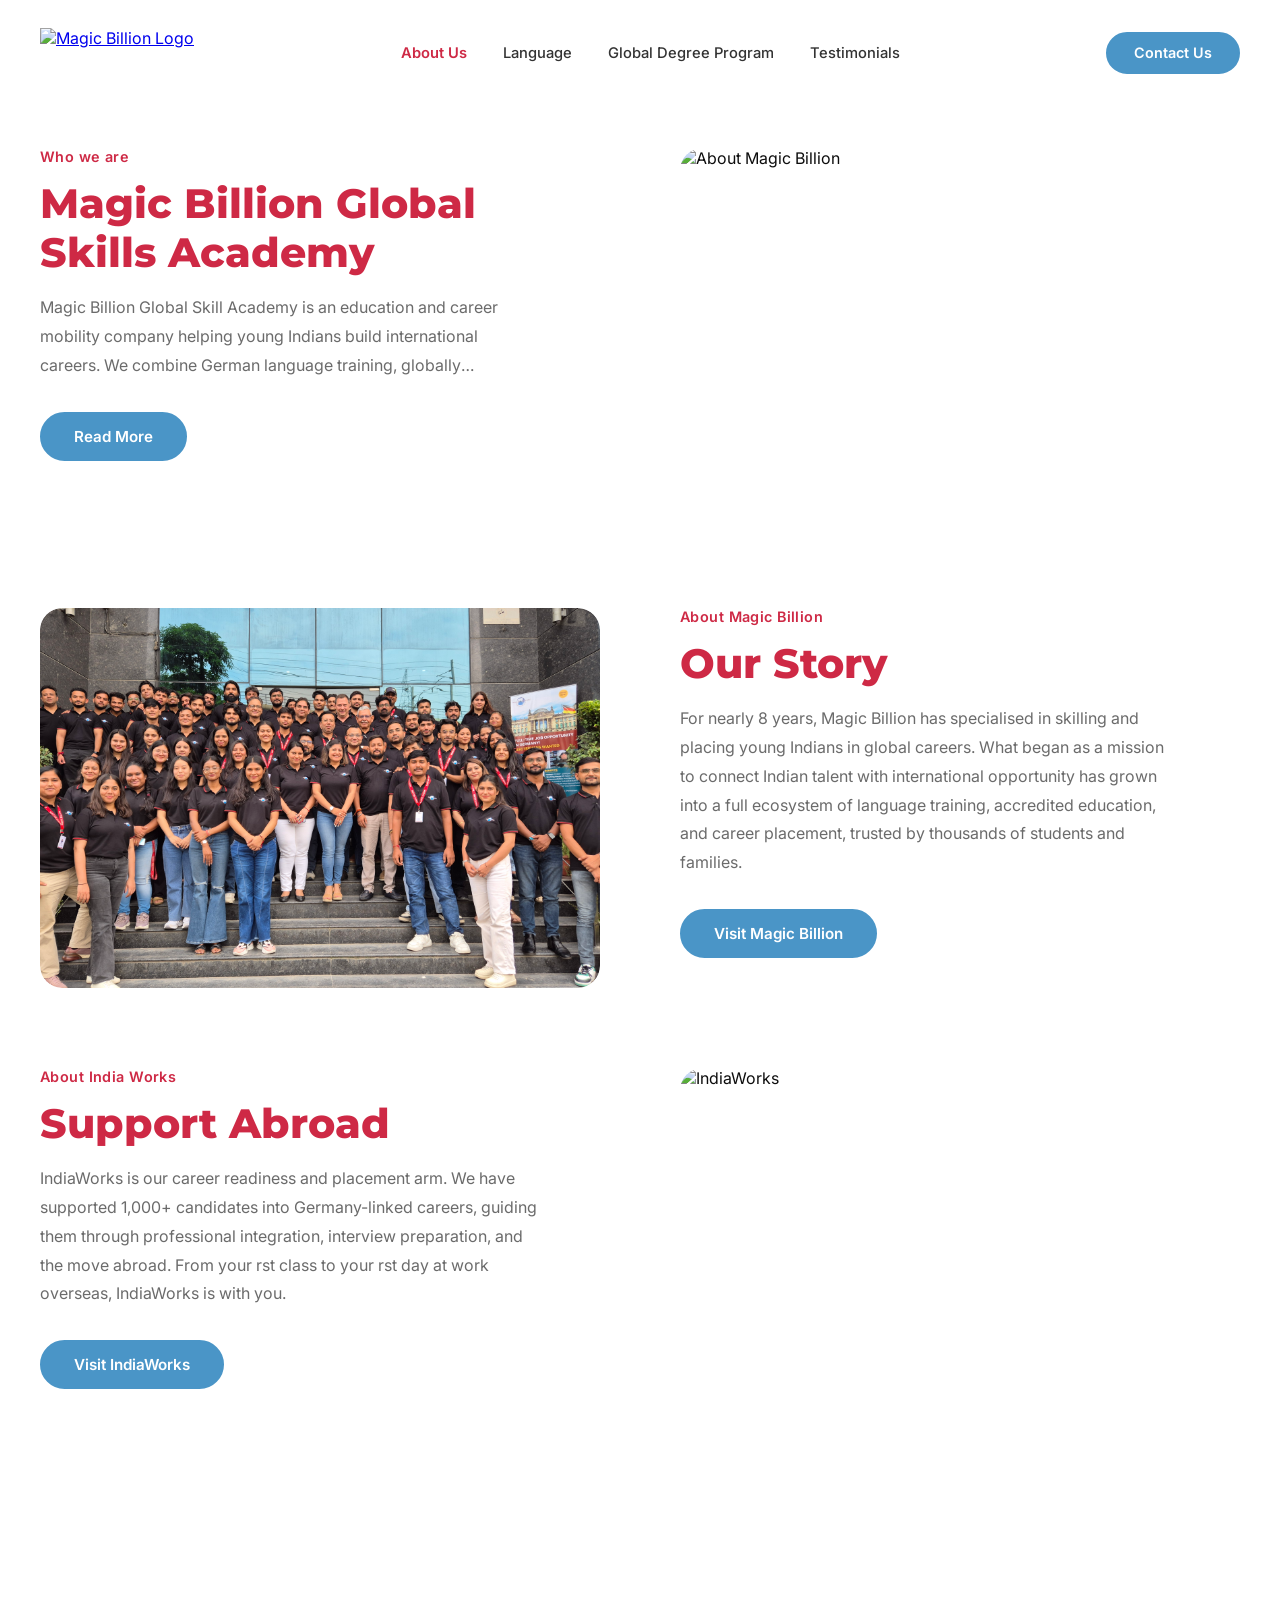
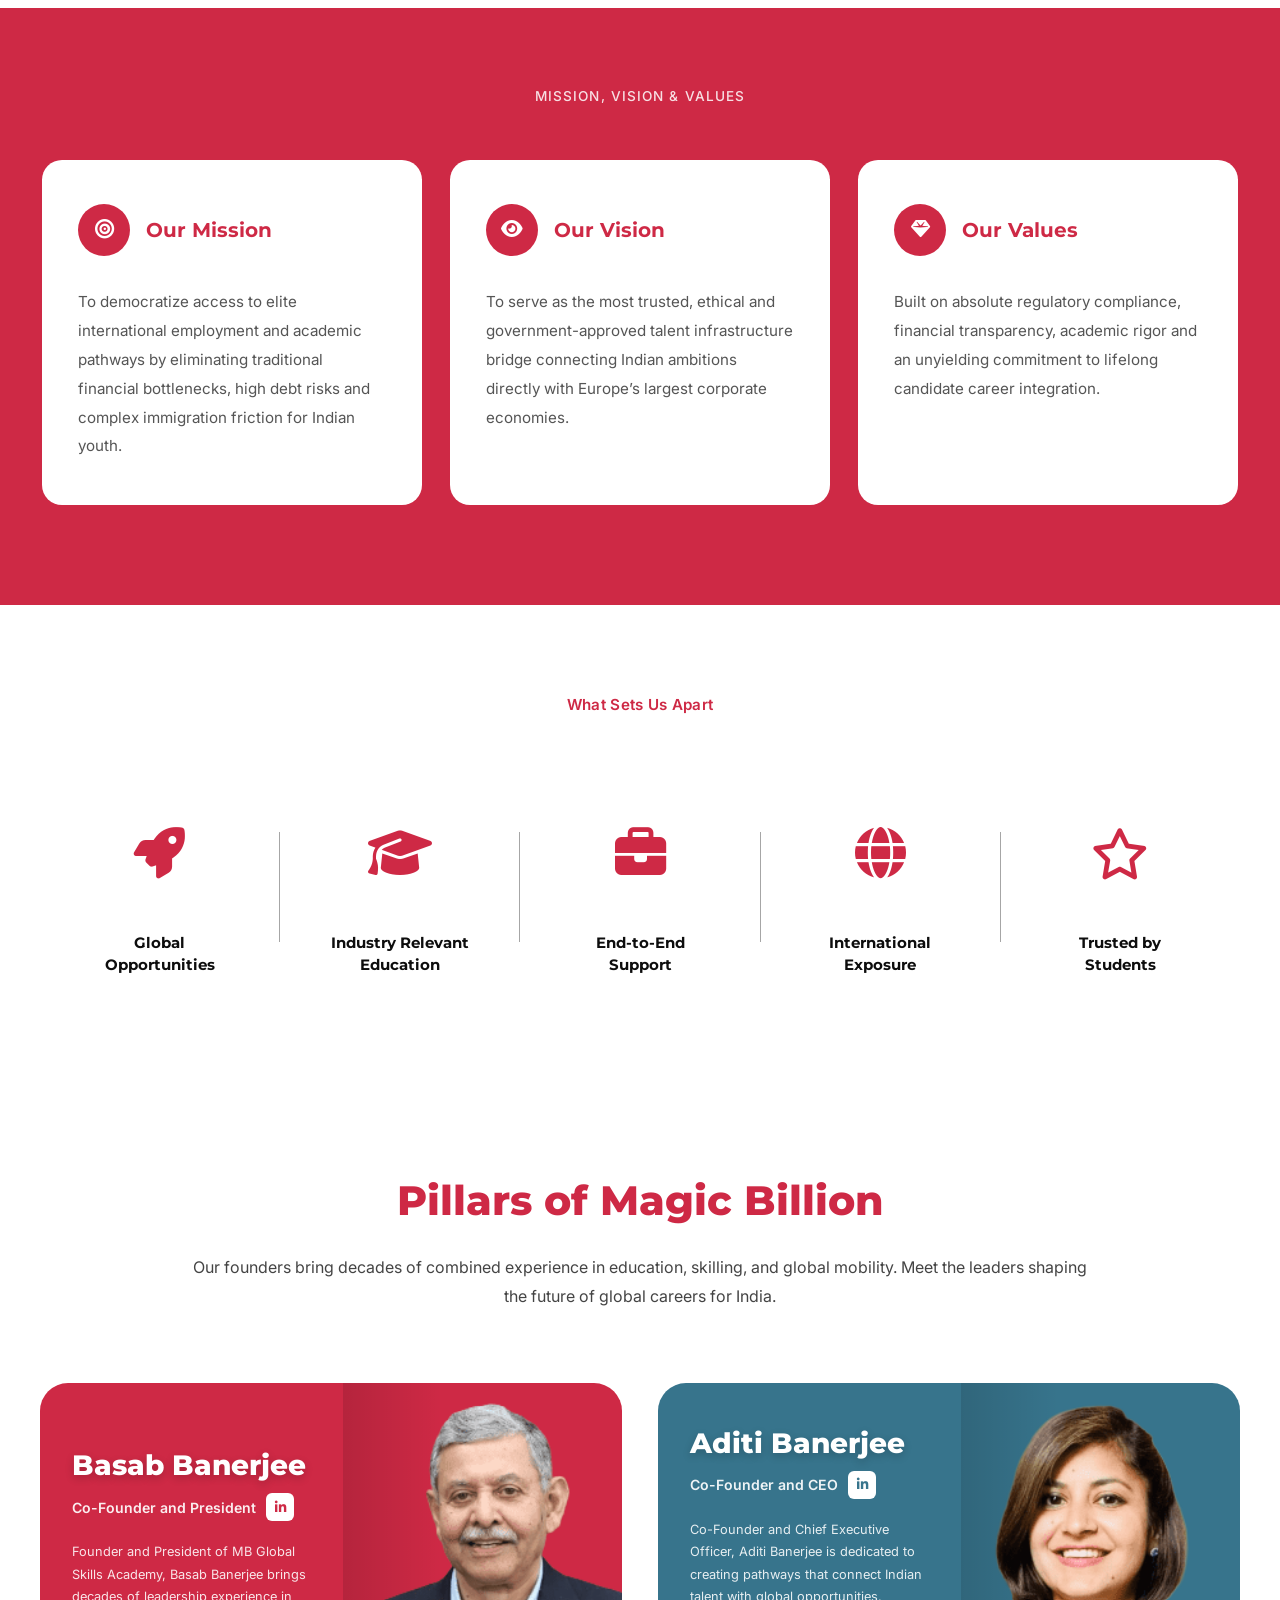
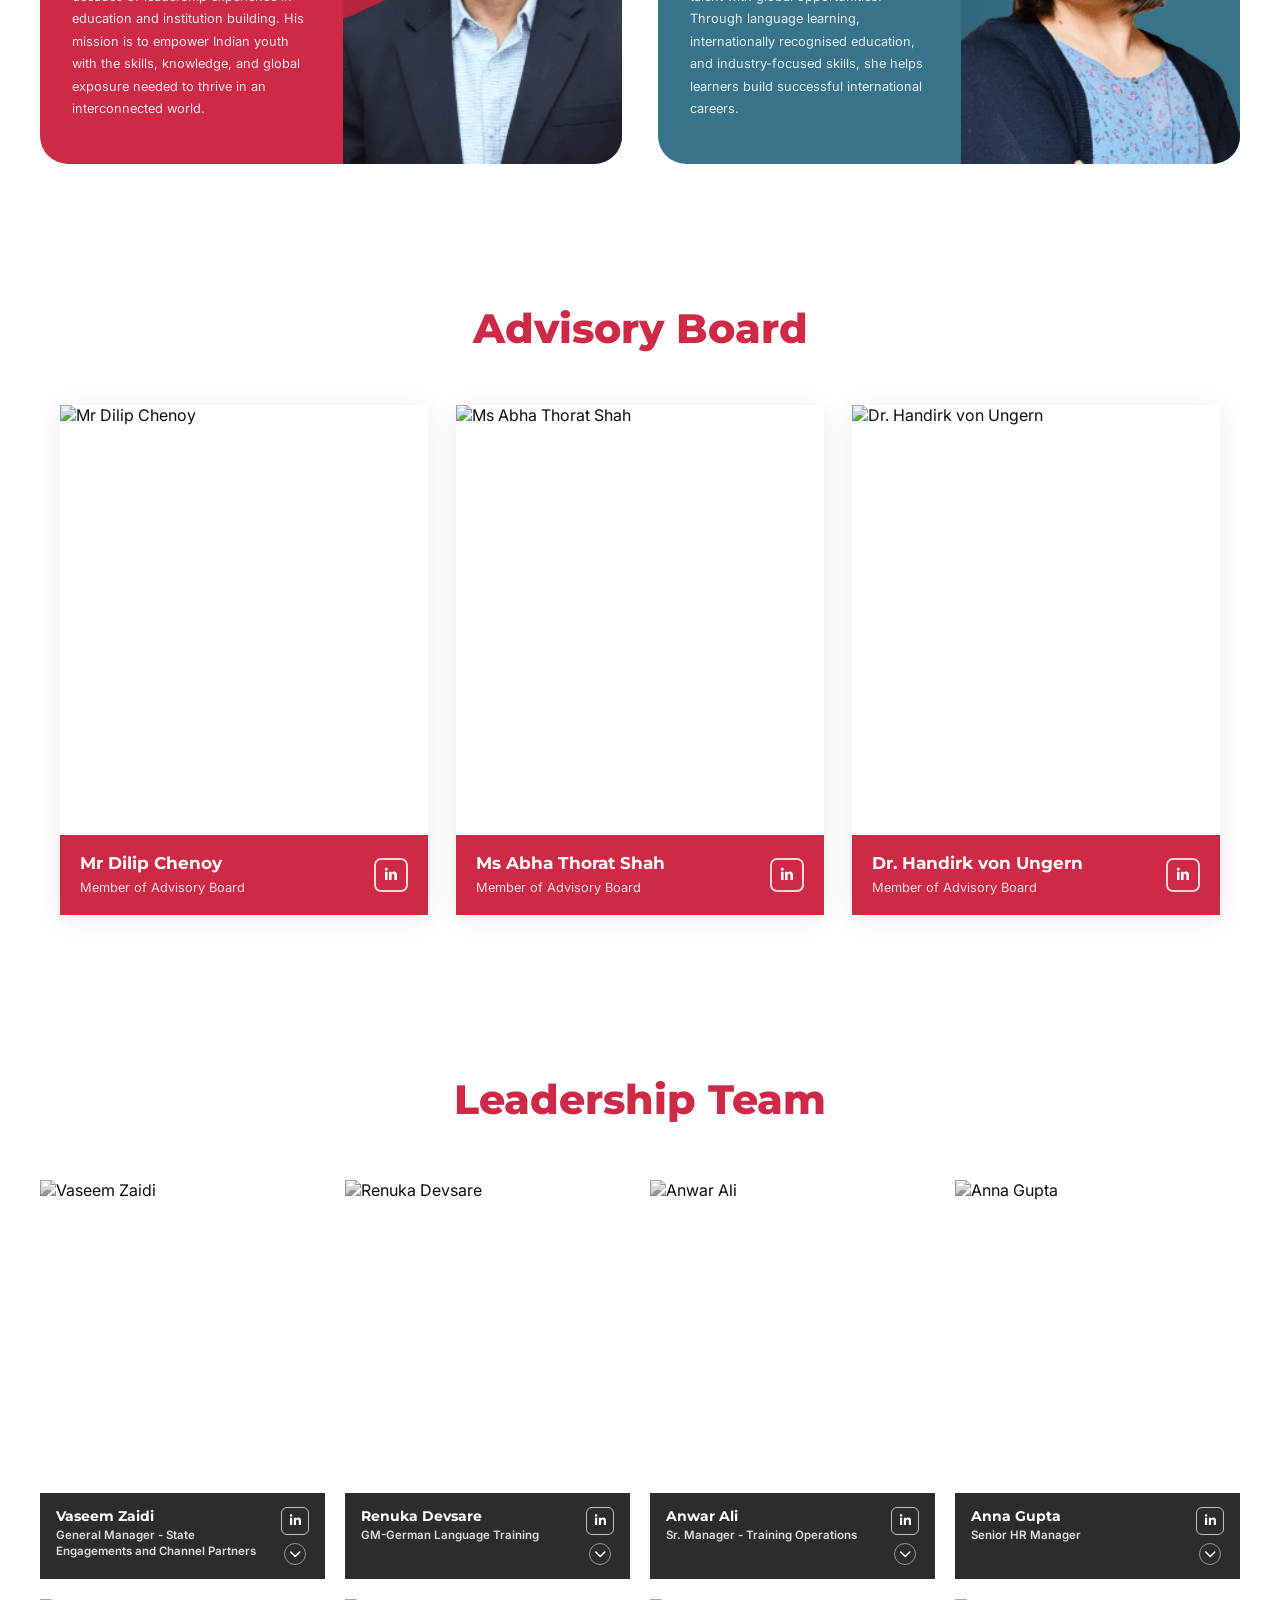
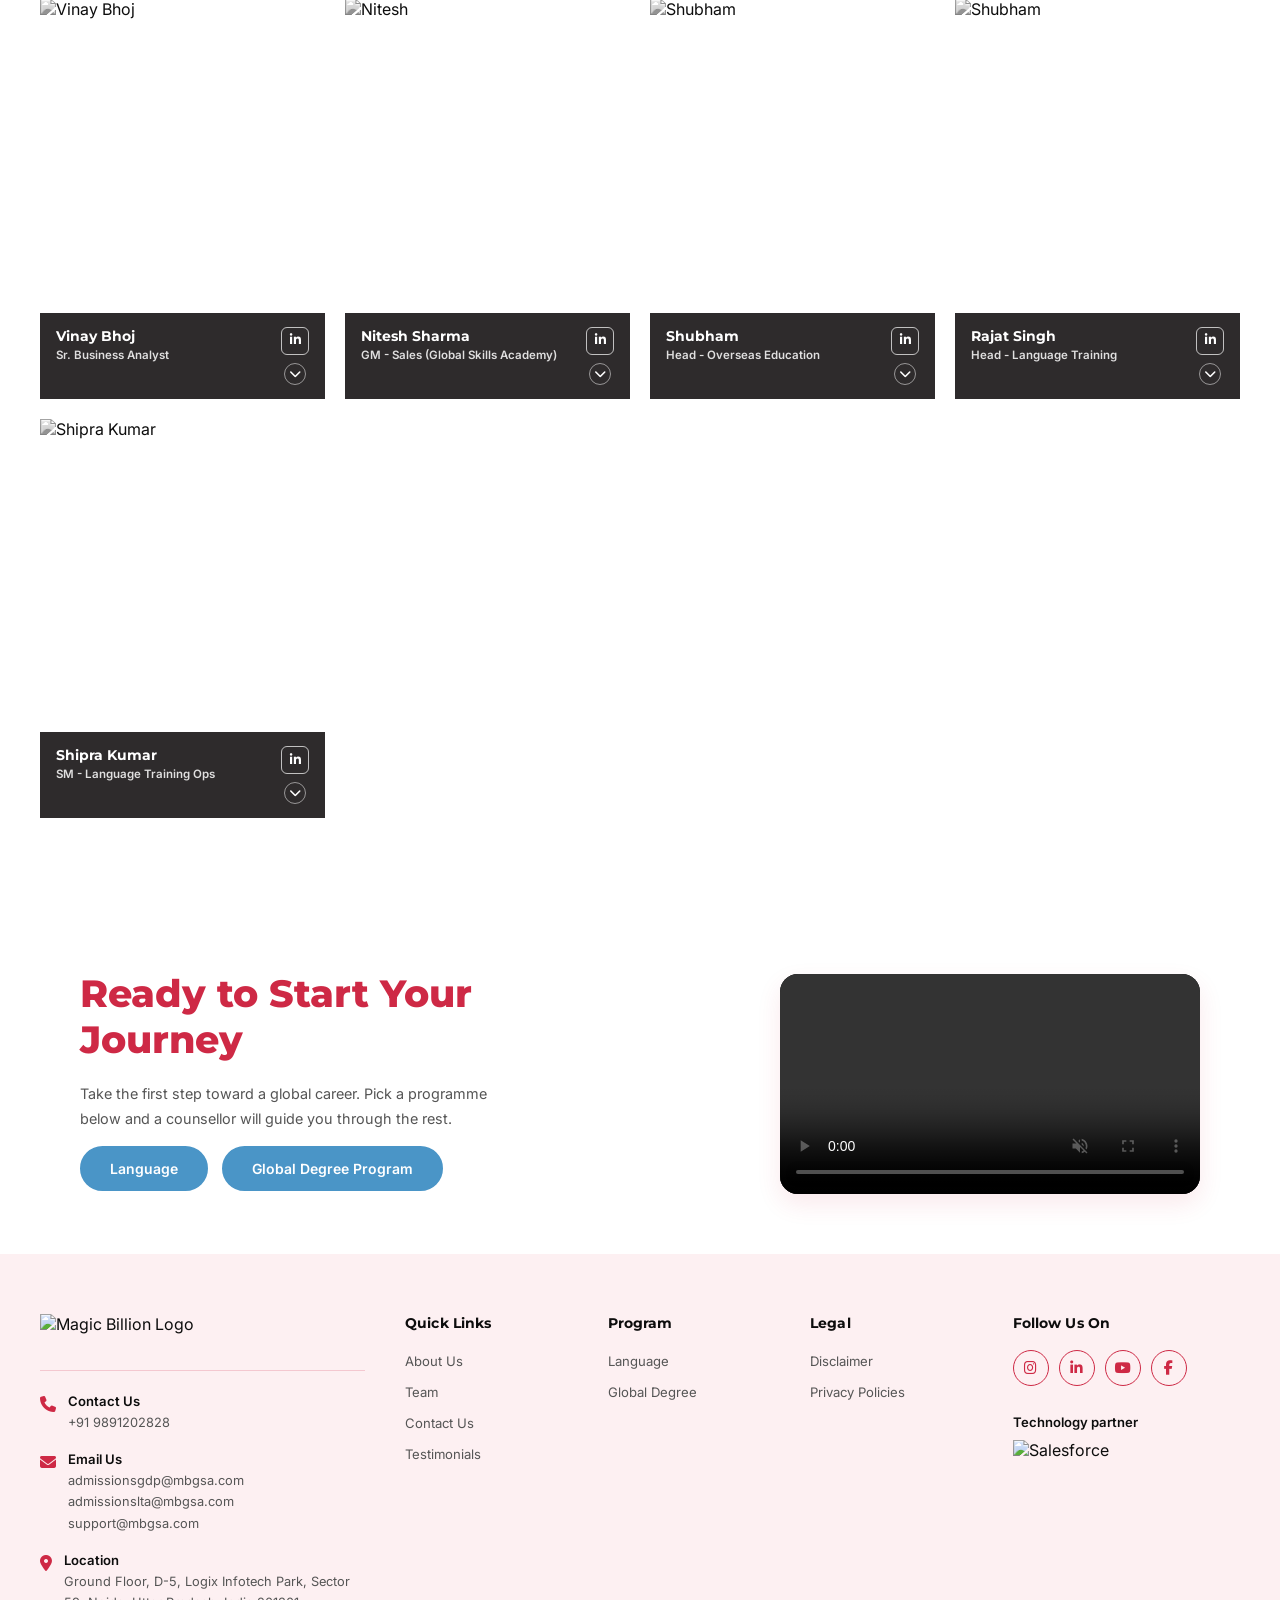
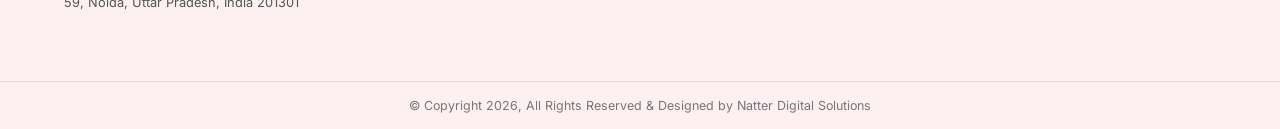
==== about.html @ ba20e9f4 "about us page done finel" ====
<!doctype html>
<html lang="en">
  <head>
    <link rel="stylesheet" href="/CSS//about.css" />
    <meta charset="UTF-8" />
    <meta name="viewport" content="width=device-width, initial-scale=1.0" />
    <!-- FontAwesome 6 (Free CDN) -->
    <link
      rel="stylesheet"
      href="https://cdnjs.cloudflare.com/ajax/libs/font-awesome/6.5.0/css/all.min.css"
      integrity="sha512-Avb2QiuDEEvB4bZJYdft2mNjVShBftLdPG8FJ0V7irTLQ8Uo0qcPxh4Plq7G5tGm0rU+1SPhVotteLpBERwTkw=="
      crossorigin="anonymous"
      referrerpolicy="no-referrer"
    />

    <title>About Section Design</title>
  </head>

  <body>
    <!-- ===== NAVBAR ===== -->
    <header class="navbar" id="navbar">
      <div class="nav-container">
        <a href="/index.html" class="nav-logo">
          <img
            src="https://i.ibb.co/XxrznBX9/Layer-4.png"
            alt="Magic Billion Logo"
          />
        </a>

        <nav class="nav-links" id="navLinks">
          <a href="/about.html" class="nav-link">About Us</a>
          <a href="/language.html" class="nav-link">Language</a>
          <a href="/global-degree.html" class="nav-link"
            >Global Degree Program</a
          >
          <a href="/testimonials.html" class="nav-link">Testimonials</a>
        </nav>

        <div class="nav-right">
          <a href="/contact.html" class="btn-contact">Contact Us</a>
          <button
            class="hamburger"
            id="hamburger"
            aria-label="Toggle menu"
            aria-expanded="false"
          >
            <span class="bar"></span>
            <span class="bar"></span>
            <span class="bar"></span>
          </button>
        </div>
      </div>

      <div class="mobile-menu" id="mobileMenu">
        <a href="/about.html" class="mobile-link">About Us</a>
        <a href="/language.html" class="mobile-link">Language</a>
        <a href="/global-degree.html" class="mobile-link"
          >Global Degree Program</a
        >
        <a href="/testimonials.html" class="mobile-link">Testimonials</a>
        <a href="/contact.html" class="btn-contact mobile-cta">Contact Us</a>
      </div>
    </header>

    <!-- Navbar height ke liye spacer -->
    <div class="nav-spacer"></div>
    <section class="about-wrapper">
      <!-- Row 1 -->
      <div class="about-row">
        <div class="about-content">
          <div class="small-heading">Who we are</div>
          <h2 class="main-heading">Magic Billion Global Skills Academy</h2>
          <p class="about-text">
            Magic Billion Global Skill Academy is an education and career
            mobility company helping young Indians build international careers.
            We combine German language training, globally recognised degrees,
            and end-to-end placement support to take talented people from India
            to Germany and across Europe.
          </p>
          <!-- <a href="" class="about-btn">Read More</a> -->
          <button
            class="about-btn"
            id="readMoreBtn"
            data-more="Read More"
            data-less="Read Less"
          >
            Read More
          </button>
        </div>
        <div class="about-image">
          <img
            src="https://i.ibb.co/3YhmQpPv/about-us.avif"
            alt="About Magic Billion"
          />
        </div>
      </div>

      <!-- Row 2 -->
      <div class="about-row reverse">
        <div class="about-content">
          <div class="small-heading">About Magic Billion</div>
          <h2 class="main-heading">Our Story</h2>
          <p class="about-text">
            For nearly 8 years, Magic Billion has specialised in skilling and
            placing young Indians in global careers. What began as a mission to
            connect Indian talent with international opportunity has grown into
            a full ecosystem of language training, accredited education, and
            career placement, trusted by thousands of students and families.
          </p>
          <a
            href="https://magicbillion.in/online-german-degree-from-india/"
            class="about-btn"
            >Visit Magic Billion</a
          >
        </div>
        <div class="about-image">
          <img
            src="/assets/images/MBGSA_About_Us.jpg"
            alt="Magic Billion Office"
          />
        </div>
      </div>

      <!-- Row 3 -->
      <div class="about-row">
        <div class="about-content">
          <div class="small-heading">About India Works</div>
          <h2 class="main-heading">Support Abroad</h2>
          <p class="about-text">
            IndiaWorks is our career readiness and placement arm. We have
            supported 1,000+ candidates into Germany-linked careers, guiding
            them through professional integration, interview preparation, and
            the move abroad. From your rst class to your rst day at work
            overseas, IndiaWorks is with you.
          </p>

          <a href="https://india-works.de/en/" class="about-btn"
            >Visit IndiaWorks</a
          >
        </div>
        <div class="about-image">
          <img
            src="https://i.ibb.co/2Y12TJM5/India-Works-About-Us.jpg"
            alt="IndiaWorks"
          />
        </div>
      </div>
    </section>

    <!-- ===== mission-section ===== -->
    <section class="mission-section">
      <div class="mission-inner">
        <div class="mission-top">
          <span class="mission-subtitle">Mission, Vision & Values</span>
          <!-- <h2 class="mission-title">Lorem ipsum dolor sit amet</h2> -->
        </div>

        <div class="mission-cards">
          <!-- Card 1 -->
          <div class="mission-card">
            <div class="card-heading">
              <div class="card-icon">
                <i class="fa-solid fa-bullseye"></i>
              </div>
              <h3>Our Mission</h3>
            </div>
            <p>
              To democratize access to elite international employment and
              academic pathways by eliminating traditional financial
              bottlenecks, high debt risks and complex immigration friction for
              Indian youth.
            </p>
          </div>

          <!-- Card 2 -->
          <div class="mission-card">
            <div class="card-heading">
              <div class="card-icon">
                <i class="fa-solid fa-eye"></i>
              </div>
              <h3>Our Vision</h3>
            </div>
            <p>
              To serve as the most trusted, ethical and government-approved
              talent infrastructure bridge connecting Indian ambitions directly
              with Europe’s largest corporate economies.
            </p>
          </div>

          <!-- Card 3 -->
          <div class="mission-card">
            <div class="card-heading">
              <div class="card-icon">
                <i class="fa-solid fa-gem"></i>
              </div>
              <h3>Our Values</h3>
            </div>
            <p>
              Built on absolute regulatory compliance, financial transparency,
              academic rigor and an unyielding commitment to lifelong candidate
              career integration.
            </p>
          </div>
        </div>
      </div>
    </section>

    <section class="apart-section" id="apart">
      <div class="apart-top">
        <span class="apart-subtitle">What Sets Us Apart</span>
        <!-- <h2 class="apart-title">Lorem ipsum</h2> -->
      </div>

      <div class="apart-wrapper">
        <!-- Item 1 -->
        <div class="apart-item">
          <div class="apart-icon">
            <i class="fa-solid fa-rocket"></i>
          </div>
          <h3>Global<br />Opportunities</h3>
        </div>

        <div class="apart-line"></div>

        <!-- Item 2 -->
        <div class="apart-item">
          <div class="apart-icon">
            <i class="fa-solid fa-graduation-cap"></i>
          </div>
          <h3>Industry Relevant<br />Education</h3>
        </div>

        <div class="apart-line"></div>

        <!-- Item 3 -->
        <div class="apart-item">
          <div class="apart-icon">
            <i class="fa-solid fa-briefcase"></i>
          </div>
          <h3>End-to-End<br />Support</h3>
        </div>

        <div class="apart-line"></div>

        <!-- Item 4 -->
        <div class="apart-item">
          <div class="apart-icon">
            <i class="fa-solid fa-globe"></i>
          </div>
          <h3>International<br />Exposure</h3>
        </div>

        <div class="apart-line"></div>

        <!-- Item 5 -->
        <div class="apart-item">
          <div class="apart-icon">
            <i class="fa-regular fa-star"></i>
          </div>
          <h3>Trusted by<br />Students</h3>
        </div>
      </div>
    </section>

    <section class="pillars-section" id="pillars">
      <div class="pillars-top">
        <h2 class="pillars-title">Pillars of Magic Billion</h2>
        <p class="pillars-description">
          Our founders bring decades of combined experience in education,
          skilling, and global mobility. Meet the leaders shaping the future of
          global careers for India.
        </p>
      </div>

      <div class="pillars-wrapper">
        <!-- Card 1 — Red -->
        <div class="leader-card red-card">
          <div class="leader-content">
            <h3>Basab Banerjee</h3>
            <h4>
              Co-Founder and President
              <a
                href="https://www.linkedin.com/in/basabbanerjee"
                class="leader-linkedin"
                aria-label="LinkedIn"
              >
                <i class="fa-brands fa-linkedin-in"></i>
              </a>
            </h4>
            <p>
              Founder and President of MB Global Skills Academy, Basab Banerjee
              brings decades of leadership experience in education and
              institution building. His mission is to empower Indian youth with
              the skills, knowledge, and global exposure needed to thrive in an
              interconnected world.
            </p>
          </div>
          <div class="leader-image">
            <img
              src="/assets/images/about-us-founders.png"
              alt="Basab Banerjee"
            />
          </div>
        </div>

        <!-- Card 2 — Blue -->
        <div class="leader-card blue-card">
          <div class="leader-content">
            <h3>Aditi Banerjee</h3>
            <h4>
              Co-Founder and CEO
              <a
                href="https://www.linkedin.com/in/aditibanerjee2005"
                class="leader-linkedin"
                aria-label="LinkedIn"
              >
                <i class="fa-brands fa-linkedin-in"></i>
              </a>
            </h4>
            <p>
              Co-Founder and Chief Executive Officer, Aditi Banerjee is
              dedicated to creating pathways that connect Indian talent with
              global opportunities. Through language learning, internationally
              recognised education, and industry-focused skills, she helps
              learners build successful international careers.
            </p>
          </div>
          <div class="leader-image">
            <img
              src="/assets/images/abiut-us-founders.png"
              alt="Aditi Banerjee"
            />
          </div>
        </div>
      </div>
    </section>

    <section class="advisory-section" id="advisory">
      <div class="advisory-top">
        <h2 class="advisory-title">Advisory Board</h2>
        <!-- <p class="advisory-description">
          Our distinguished advisory panel features retired diplomatic
          officials, legal specialists in European immigration law, and senior
          international academicians who guide our compliance and institutional
          alliances at the highest levels.
        </p> -->
      </div>

      <!-- Arrow controls (mobile only) -->
      <div
        class="advisory-slider-controls"
        id="advisoryControls"
        aria-hidden="true"
      >
        <button class="advisory-arrow" id="advisoryPrev" aria-label="Previous">
          <i class="fa-solid fa-arrow-left"></i>
        </button>
        <button class="advisory-arrow" id="advisoryNext" aria-label="Next">
          <i class="fa-solid fa-arrow-right"></i>
        </button>
      </div>

      <div class="advisory-wrapper" id="advisorySlider">
        <div class="advisor-card">
          <div class="advisor-image">
            <img
              src="https://magicbillion.in/wp-content/uploads/2025/03/Mask-group-2.png"
              alt="Mr Dilip Chenoy"
            />
          </div>
          <div class="advisor-content">
            <div class="advisor-info">
              <h3>Mr Dilip Chenoy</h3>
              <p>Member of Advisory Board</p>
            </div>
            <a
              href="https://www.linkedin.com/in/dilip-chenoy-59613215/"
              class="linkedin-btn"
              aria-label="LinkedIn"
            >
              <i class="fa-brands fa-linkedin-in"></i>
            </a>
          </div>
        </div>

        <div class="advisor-card">
          <div class="advisor-image">
            <img
              src="https://magicbillion.in/wp-content/uploads/2025/03/Mask-group-3.png"
              alt="Ms Abha Thorat Shah"
            />
          </div>
          <div class="advisor-content">
            <div class="advisor-info">
              <h3>Ms Abha Thorat Shah</h3>
              <p>Member of Advisory Board</p>
            </div>
            <a
              href="https://www.linkedin.com/in/abha-thorat-shah"
              class="linkedin-btn"
              aria-label="LinkedIn"
            >
              <i class="fa-brands fa-linkedin-in"></i>
            </a>
          </div>
        </div>

        <div class="advisor-card">
          <div class="advisor-image">
            <img
              src="https://magicbillion.in/wp-content/uploads/2025/03/Dr.-Handirk-von-Ungern-.png"
              alt="Dr. Handirk von Ungern"
            />
          </div>
          <div class="advisor-content">
            <div class="advisor-info">
              <h3>Dr. Handirk von Ungern</h3>
              <p>Member of Advisory Board</p>
            </div>
            <a
              href="https://www.linkedin.com/in/dr-handirk-von-ungern-sternberg-124aba2b5"
              class="linkedin-btn"
              aria-label="LinkedIn"
            >
              <i class="fa-brands fa-linkedin-in"></i>
            </a>
          </div>
        </div>
      </div>

      <!-- Dots (mobile only) -->
      <div class="advisory-dots" id="advisoryDots" aria-hidden="true"></div>
    </section>

    <!-- ===== LEADERSHIP TEAM SECTION ===== -->
    <section class="leadership-section" id="leadership">
      <div class="leadership-top">
        <h2 class="leadership-title">Leadership Team</h2>
        <!-- <p class="leadership-description">
          Padma Thuravil &amp; Our Global Managers Our operations team consists
          of certified language coordinators, technical assessors, and visa
          documentation officers committed to guiding each candidate
          step-by-step through their global transition.
        </p> -->
      </div>

      <!-- Desktop Grid -->
      <div class="leadership-grid" id="leadershipGrid">
        <!-- <div class="team-card">
          <div class="team-image">
            <img
              src="https://magicbillion.in/wp-content/uploads/2026/04/DSC08281-1024x1024.jpg"
              alt="Namit Grover"
            />
          </div>
          <div class="team-content">
            <div class="team-content-text">
              <h3>Namit Grover</h3>
              <p class="team-role">
                General Manager- Delivery and Client Success
              </p>
              <p class="team-bio">
                Namit leads client engagement from onboarding to deployment. He
                ensures delivery meets expectations and builds lasting
                relationships with global partners.
              </p>
            </div>
            <div class="team-card-actions">
              <a
                href="https://www.linkedin.com/in/namit-grover-pmp%C2%AE-csm%C2%AE-yellow-belt-989435119/"
                class="linkedin-icon"
                aria-label="LinkedIn"
                target="_blank"
                ><i class="fa-brands fa-linkedin-in"></i
              ></a>
              <button class="team-expand-btn" aria-label="Expand">
                <i class="fa-solid fa-chevron-down"></i>
              </button>
            </div>
          </div>
        </div> -->

        <div class="team-card">
          <div class="team-image">
            <img
              src="https://magicbillion.in/wp-content/uploads/2026/04/DSC08251-2048x2048.jpg"
              alt="Vaseem Zaidi"
            />
          </div>
          <div class="team-content">
            <div class="team-content-text">
              <h3>Vaseem Zaidi</h3>
              <p class="team-role">
                General Manager - State Engagements and Channel Partners
              </p>
              <p class="team-bio">
                Vaseem drives collaborations with state governments and
                partners. He manages regional coordination and compliance to
                support Magic Billion's on-ground expansion.
              </p>
            </div>
            <div class="team-card-actions">
              <a
                href="https://www.linkedin.com/in/vaseem-zaidi-133759192/"
                class="linkedin-icon"
                aria-label="LinkedIn"
                target="_blank"
                ><i class="fa-brands fa-linkedin-in"></i
              ></a>
              <button class="team-expand-btn" aria-label="Expand">
                <i class="fa-solid fa-chevron-down"></i>
              </button>
            </div>
          </div>
        </div>

        <div class="team-card">
          <div class="team-image">
            <img
              src="https://magicbillion.in/wp-content/uploads/2026/04/DSC08272-2048x2048.jpg"
              alt="Renuka Devsare"
            />
          </div>
          <div class="team-content">
            <div class="team-content-text">
              <h3>Renuka Devsare</h3>
              <p class="team-role">GM-German Language Training</p>
              <p class="team-bio">
                Renuka leads the pan-India German language team for Magic
                Billion, driving excellence in training candidates for A2 and B1
                certification. She is responsible for curriculum design, faculty
                development, and performance optimization.
              </p>
            </div>
            <div class="team-card-actions">
              <a
                href="https://www.linkedin.com/in/renuka-devsare-25770b322/"
                class="linkedin-icon"
                aria-label="LinkedIn"
                target="_blank"
                ><i class="fa-brands fa-linkedin-in"></i
              ></a>
              <button class="team-expand-btn" aria-label="Expand">
                <i class="fa-solid fa-chevron-down"></i>
              </button>
            </div>
          </div>
        </div>

        <!-- <div class="team-card">
          <div class="team-image">
            <img
              src="https://magicbillion.in/wp-content/uploads/2026/04/DSC08241-2048x2048.jpg"
              alt="Abhishek Srivastava"
            />
          </div>
          <div class="team-content">
            <div class="team-content-text">
              <h3>Abhishek Srivastava</h3>
              <p class="team-role">GM - Sales</p>
              <p class="team-bio">
                Abhishek will lead end-to-end revenue generation for Magic
                Billion and will be responsible for scaling candidate
                acquisition, institutional partnerships, and revenue growth
                across geographies.
              </p>
            </div>
            <div class="team-card-actions">
              <a href="#" class="linkedin-icon" aria-label="LinkedIn"
                ><i class="fa-brands fa-linkedin-in"></i
              ></a>
              <button class="team-expand-btn" aria-label="Expand">
                <i class="fa-solid fa-chevron-down"></i>
              </button>
            </div>
          </div>
        </div> -->

        <!-- <div class="team-card">
          <div class="team-image">
            <img
              src="https://magicbillion.in/wp-content/uploads/2026/04/DSC08287-2048x2048.jpg"
              alt="Arpit Trivedi"
            />
          </div>
          <div class="team-content">
            <div class="team-content-text">
              <h3>Arpit Trivedi</h3>
              <p class="team-role">AGM – Growth &amp; Strategy</p>
              <p class="team-bio">
                Arpit owns growth and market expansion at Magic Billion. He
                drives revenue, builds scalable acquisition engines, and leads
                strategic partnerships to unlock new growth frontiers.
              </p>
            </div>
            <div class="team-card-actions">
              <a
                href="https://www.linkedin.com/in/arpit-trivedi-68397732/"
                class="linkedin-icon"
                aria-label="LinkedIn"
                target="_blank"
                ><i class="fa-brands fa-linkedin-in"></i
              ></a>
              <button class="team-expand-btn" aria-label="Expand">
                <i class="fa-solid fa-chevron-down"></i>
              </button>
            </div>
          </div>
        </div> -->

        <div class="team-card">
          <div class="team-image">
            <img
              src="https://magicbillion.in/wp-content/uploads/2026/04/DSC08259-2048x2048.jpg"
              alt="Anwar Ali"
            />
          </div>
          <div class="team-content">
            <div class="team-content-text">
              <h3>Anwar Ali</h3>
              <p class="team-role">Sr. Manager - Training Operations</p>
              <p class="team-bio">
                Anwar ensures smooth execution of training programs, aligning
                trainers, candidates, and schedules to maintain quality and
                timely delivery.
              </p>
            </div>
            <div class="team-card-actions">
              <a
                href="https://www.linkedin.com/in/anwar-ali-63a138206/"
                class="linkedin-icon"
                aria-label="LinkedIn"
                target="_blank"
                ><i class="fa-brands fa-linkedin-in"></i
              ></a>
              <button class="team-expand-btn" aria-label="Expand">
                <i class="fa-solid fa-chevron-down"></i>
              </button>
            </div>
          </div>
        </div>

        <!-- <div class="team-card">
          <div class="team-image">
            <img
              src="https://magicbillion.in/wp-content/uploads/2026/04/DSC08277-2048x2048.jpg"
              alt="HareRam Gaur"
            />
          </div>
          <div class="team-content">
            <div class="team-content-text">
              <h3>HareRam Gaur</h3>
              <p class="team-role">
                Senior Manager – State Engagement and Channel Partners
              </p>
              <p class="team-bio">
                HareRam drives regional engagement through government and
                partner networks, helping expand Magic Billion's on-ground reach
                and compliance.
              </p>
            </div>
            <div class="team-card-actions">
              <a
                href="https://www.linkedin.com/in/hareram-gaur/"
                class="linkedin-icon"
                aria-label="LinkedIn"
                target="_blank"
                ><i class="fa-brands fa-linkedin-in"></i
              ></a>
              <button class="team-expand-btn" aria-label="Expand">
                <i class="fa-solid fa-chevron-down"></i>
              </button>
            </div>
          </div>
        </div> -->
        <!--
        <div class="team-card">
          <div class="team-image">
            <img
              src="https://magicbillion.in/wp-content/uploads/2026/04/DSC08267-2048x2048.jpg"
              alt="Manoj Semwal"
            />
          </div>
          <div class="team-content">
            <div class="team-content-text">
              <h3>Manoj Semwal</h3>
              <p class="team-role">Senior Manager – Revenue Generation</p>
              <p class="team-bio">
                Manoj supports business growth by aligning sales initiatives
                with delivery operations, contributing to scalable and
                sustainable revenue.
              </p>
            </div>
            <div class="team-card-actions">
              <a
                href="https://www.linkedin.com/in/manoj-semwal-b7a609349/"
                class="linkedin-icon"
                aria-label="LinkedIn"
                target="_blank"
                ><i class="fa-brands fa-linkedin-in"></i
              ></a>
              <button class="team-expand-btn" aria-label="Expand">
                <i class="fa-solid fa-chevron-down"></i>
              </button>
            </div>
          </div>
        </div> -->

        <div class="team-card">
          <div class="team-image">
            <img
              src="https://magicbillion.in/wp-content/uploads/2026/04/DSC08246-1024x1024.jpg"
              alt="Anna Gupta"
            />
          </div>
          <div class="team-content">
            <div class="team-content-text">
              <h3>Anna Gupta</h3>
              <p class="team-role">Senior HR Manager</p>
              <p class="team-bio">
                Anna oversees key HR functions including talent acquisition, HR
                operations, employee engagement, and compliance, contributing to
                a motivated, high-performing workplace culture.
              </p>
            </div>
            <div class="team-card-actions">
              <a
                href="https://www.linkedin.com/in/anna-gupta-922a68145/"
                class="linkedin-icon"
                aria-label="LinkedIn"
                target="_blank"
                ><i class="fa-brands fa-linkedin-in"></i
              ></a>
              <button class="team-expand-btn" aria-label="Expand">
                <i class="fa-solid fa-chevron-down"></i>
              </button>
            </div>
          </div>
        </div>
        <!--
        <div class="team-card">
          <div class="team-image">
            <img
              src="https://magicbillion.in/wp-content/uploads/2026/04/DSC08237-2048x2048.jpg"
              alt="Amit Pal"
            />
          </div>
          <div class="team-content">
            <div class="team-content-text">
              <h3>Amit Pal</h3>
              <p class="team-role">Head -B2C Sales</p>
              <p class="team-bio">
                Amit Pal leads Internal Sales at Magic Billion, driving revenue
                growth and ensuring consistent achievement of sales targets
                through a data-driven approach.
              </p>
            </div>
            <div class="team-card-actions">
              <a
                href="https://www.linkedin.com/in/amit-pal-814432190/"
                class="linkedin-icon"
                aria-label="LinkedIn"
                target="_blank"
                ><i class="fa-brands fa-linkedin-in"></i
              ></a>
              <button class="team-expand-btn" aria-label="Expand">
                <i class="fa-solid fa-chevron-down"></i>
              </button>
            </div>
          </div>
        </div> -->

        <div class="team-card">
          <div class="team-image">
            <img
              src="https://magicbillion.in/wp-content/uploads/2026/04/DSC08232-2048x2048.jpg"
              alt="Vinay Bhoj"
            />
          </div>
          <div class="team-content">
            <div class="team-content-text">
              <h3>Vinay Bhoj</h3>
              <p class="team-role">Sr. Business Analyst</p>
              <p class="team-bio">
                Vinay brings data-driven insights to operations, enabling better
                decisions, improved efficiency, and performance tracking across
                functions.
              </p>
            </div>
            <div class="team-card-actions">
              <a
                href="https://www.linkedin.com/in/manoj-semwal-b7a609349/"
                class="linkedin-icon"
                aria-label="LinkedIn"
                target="_blank"
                ><i class="fa-brands fa-linkedin-in"></i
              ></a>
              <button class="team-expand-btn" aria-label="Expand">
                <i class="fa-solid fa-chevron-down"></i>
              </button>
            </div>
          </div>
        </div>

        <div class="team-card">
          <div class="team-image">
            <img
              src="https://i.ibb.co/d07Vy2m8/9fb418b1-7fbf-4b65-804e-f923c76eb031.jpg"
              alt="Nitesh"
            />
          </div>
          <div class="team-content">
            <div class="team-content-text">
              <h3>Nitesh Sharma</h3>
              <p class="team-role">GM - Sales (Global Skills Academy)</p>
              <p class="team-bio">
                Nitesh brings over 18 years of experience in business
                development, B2B sales, and strategic partnerships across the
                education, skilling, and learning sectors. Having held
                leadership roles at organizations such as Adda247, LEAD School,
                NIIT, IL&FS Skills, and Extramarks, he has a proven track record
                of driving revenue growth, building high-performing teams, and
                forging impactful institutional partnerships. At Magic Billion,
                Nitesh leads the sales function, focusing on expanding market
                reach, accelerating candidate acquisition, and driving
                sustainable business growth.
              </p>
            </div>
            <div class="team-card-actions">
              <a
                href="http://www.linkedin.com/in/nitesh-sharma-a951b324"
                class="linkedin-icon"
                aria-label="LinkedIn"
                target="_blank"
                ><i class="fa-brands fa-linkedin-in"></i
              ></a>
              <button class="team-expand-btn" aria-label="Expand">
                <i class="fa-solid fa-chevron-down"></i>
              </button>
            </div>
          </div>
        </div>

        <div class="team-card">
          <div class="team-image">
            <img
              src="https://i.ibb.co/rGgJLh6S/4e86a06d-473b-405a-90d9-148d26c6c8c7.jpg"
              alt="Shubham"
            />
          </div>
          <div class="team-content">
            <div class="team-content-text">
              <h3>Shubham</h3>
              <p class="team-role">Head - Overseas Education</p>
              <p class="team-bio">
                Shubham brings over 9 years of experience across EdTech, SaaS,
                and upskilling sectors, with a strong background in both B2B and
                B2C sales. He has held leadership roles at Think Exam, UpGrad,
                and BYJU’S, driving revenue growth, client acquisition, and
                strategic partnerships. At Magic Billion, he focuses on
                expanding business opportunities, building high-value client
                relationships, and accelerating organizational growth through
                consultative sales and market development.
              </p>
            </div>
            <div class="team-card-actions">
              <a
                href="http://www.linkedin.com/in/shubham-chaudhary-6616b3123"
                class="linkedin-icon"
                aria-label="LinkedIn"
                target="_blank"
                ><i class="fa-brands fa-linkedin-in"></i
              ></a>
              <button class="team-expand-btn" aria-label="Expand">
                <i class="fa-solid fa-chevron-down"></i>
              </button>
            </div>
          </div>
        </div>

        <div class="team-card">
          <div class="team-image">
            <img
              src="https://i.ibb.co/B5FfsSPD/Whats-App-Image-2026-06-08-at-3-16-12-PM.jpg"
              alt="Shubham"
            />
          </div>
          <div class="team-content">
            <div class="team-content-text">
              <h3>Rajat Singh</h3>
              <p class="team-role">Head - Language Training</p>
              <p class="team-bio">
                Rajat brings over 13 years of experience across market research,
                real estate, sales, and EdTech. He has built expertise in
                data-driven decision-making, consultative sales, and customer
                engagement through diverse industry roles. At Magic Billion,
                Rajat helps candidates navigate their education and career
                journeys, leveraging his passion for learning and commitment to
                creating meaningful opportunities for aspiring professionals.
              </p>
            </div>
            <div class="team-card-actions">
              <a
                href="https://www.linkedin.com/in/rajat-singh2303/"
                class="linkedin-icon"
                aria-label="LinkedIn"
                target="_blank"
                ><i class="fa-brands fa-linkedin-in"></i
              ></a>
              <button class="team-expand-btn" aria-label="Expand">
                <i class="fa-solid fa-chevron-down"></i>
              </button>
            </div>
          </div>
        </div>

        <div class="team-card">
          <div class="team-image">
            <img
              src="https://i.ibb.co/HJvx3s6/Whats-App-Image-2026-06-08-at-3-16-10-PM.jpg"
              alt="Shipra Kumar"
            />
          </div>
          <div class="team-content">
            <div class="team-content-text">
              <h3>Shipra Kumar</h3>
              <p class="team-role">SM - Language Training Ops</p>
              <p class="team-bio">
                Shipra brings over 14 years of experience in hospitality,
                workplace, and facility management, with deep expertise in
                operations, compliance, vendor management, and employee
                engagement. Having worked with leading organizations such as
                Zomato, Hindustan Unilever, GSK, CBRE, and Country Inn & Suites,
                she has successfully managed large-scale operations and
                high-performing teams. At Skills Academy, Shipra oversees
                operational excellence, administrative efficiency, and
                stakeholder coordination, ensuring a seamless learning and
                workplace experience across the organization.
              </p>
            </div>
            <div class="team-card-actions">
              <a
                href="https://www.linkedin.com/in/shipra-kumar-6056aa1b"
                class="linkedin-icon"
                aria-label="LinkedIn"
                target="_blank"
                ><i class="fa-brands fa-linkedin-in"></i
              ></a>
              <button class="team-expand-btn" aria-label="Expand">
                <i class="fa-solid fa-chevron-down"></i>
              </button>
            </div>
          </div>
        </div>
      </div>

      <!-- Mobile: Two auto-scroll rows -->
      <div class="leadership-mobile" id="leadershipMobile" aria-hidden="true">
        <div class="ls-row ls-row-rtl" id="lsRow1">
          <div class="ls-track" id="lsTrack1"></div>
        </div>
        <div class="ls-row ls-row-ltr" id="lsRow2">
          <div class="ls-track" id="lsTrack2"></div>
        </div>
      </div>

      <!-- <div class="leadership-btn-wrap">
        <a href="/contact.html" class="leadership-btn">See More</a>
      </div> -->
    </section>

    <!-- ===== READY TO START SECTION ===== -->
    <section class="journey" id="journey">
      <div class="journey-inner">
        <!-- LEFT: Text + Buttons -->
        <div class="journey-content">
          <h2 class="journey-title">Ready to Start Your Journey</h2>
          <p class="journey-desc">
            Take the first step toward a global career. Pick a programme below
            and a counsellor will guide you through the rest.
          </p>
          <!-- <p class="journey-pick">Pick a program to learn more.</p> -->
          <div class="journey-actions">
            <a href="language.html" class="journey-btn">Language</a>
            <a href="global-degree.html" class="journey-btn"
              >Global Degree Program</a
            >
          </div>
        </div>

        <!-- RIGHT: YouTube Video Card -->
        <div class="journey-card">
          <video autoplay muted loop playsinline controls class="journey-video">
            <source
              src="https://res.cloudinary.com/dpdn7kzll/video/upload/v1780924872/READY_TO_START_YOUR_JOURNEY_1_eqjsy1.mp4"
              type="video/mp4"
            />
          </video>
        </div>
      </div>
    </section>
    <!-- ===== END READY TO START SECTION ===== -->

    <!-- ===== FOOTER ===== -->
    <footer class="footer">
      <div class="footer-container">
        <!-- Col 1: Brand -->
        <div class="footer-brand">
          <div class="footer-logo-wrap">
            <img
              src="https://i.ibb.co/XxrznBX9/Layer-4.png"
              alt="Magic Billion Logo"
              class="footer-logo-img"
            />
          </div>
          <div class="footer-divider"></div>

          <div class="footer-contact-item">
            <!-- Phone icon (FontAwesome) -->
            <i class="fa-solid fa-phone footer-icon"></i>
            <div>
              <span class="footer-contact-label">Contact Us</span>
              <span class="footer-contact-val">
                <a
                  href="tel:+919891202828"
                  class="cfs-info-val"
                  style="color: inherit; text-decoration: none"
                >
                  +91 9891202828
                </a></span
              >
            </div>
          </div>
          <div class="footer-contact-item">
            <!-- Email icon (FontAwesome) -->
            <i class="fa-solid fa-envelope footer-icon"></i>
            <div>
              <span class="footer-contact-label">Email Us</span>
              <span class="footer-contact-val">
                <a
                  href="mailto:admissionsgdp@mbgsa.com"
                  class="footer-email-link"
                >
                  admissionsgdp@mbgsa.com </a
                ><br />
                <a
                  href="mailto:admissionslta@mbgsa.com"
                  class="footer-email-link"
                >
                  admissionslta@mbgsa.com </a
                ><br />
                <a href="mailto:support@mbgsa.com" class="footer-email-link">
                  support@mbgsa.com
                </a>
              </span>
            </div>
          </div>

          <div class="footer-contact-item">
            <!-- Location icon (FontAwesome) -->
            <i class="fa-solid fa-location-dot footer-icon"></i>
            <div>
              <span class="footer-contact-label">Location</span>
              <span class="footer-contact-val">
                <a
                  href="https://maps.google.com/?q=Ground+Floor+D-5+Logix+Infotech+Park+Sector+59+Noida+Uttar+Pradesh+201301"
                  target="_blank"
                  class="cfs-info-val"
                  style="color: inherit; text-decoration: none"
                >
                  Ground Floor, D-5, Logix Infotech Park, Sector 59, Noida,
                  Uttar Pradesh, India 201301
                </a>
              </span>
            </div>
          </div>
        </div>

        <!-- Col 2: Quick Links -->
        <div class="footer-col">
          <h4 class="footer-col-title">Quick Links</h4>
          <ul class="footer-list">
            <li><a href="/about.html" class="footer-link">About Us</a></li>
            <li><a href="/about.html" class="footer-link">Team</a></li>
            <li><a href="/contact.html" class="footer-link">Contact Us</a></li>
            <li>
              <a href="/testimonials.html" class="footer-link">Testimonials</a>
            </li>
          </ul>
        </div>

        <!-- Col 3: Program -->
        <div class="footer-col">
          <h4 class="footer-col-title">Program</h4>
          <ul class="footer-list">
            <li><a href="/language.html" class="footer-link">Language</a></li>
            <li>
              <a href="/global-degree.html" class="footer-link"
                >Global Degree</a
              >
            </li>
          </ul>
        </div>

        <!-- Col 4: Legal -->
        <div class="footer-col">
          <h4 class="footer-col-title">Legal</h4>
          <ul class="footer-list">
            <li>
              <a href="disclaimer.html" class="footer-link">Disclaimer</a>
            </li>
            <li>
              <a href="privacy-policies.html" class="footer-link"
                >Privacy Policies</a
              >
            </li>
          </ul>
        </div>

        <!-- Col 5: Social + Salesforce -->
        <div class="footer-col footer-col-right">
          <h4 class="footer-col-title">Follow Us On</h4>
          <div class="footer-social">
            <a href="#" class="footer-social-link" aria-label="Instagram">
              <i class="fa-brands fa-instagram"></i>
            </a>
            <a
              href="https://www.linkedin.com/company/magicbillion/"
              class="footer-social-link"
              aria-label="X (Twitter)"
            >
              <i class="fa-brands fa-linkedin-in"></i>
            </a>
            <a
              href="https://www.youtube.com/@magicbillion/playlists"
              class="footer-social-link"
              aria-label="YouTube"
            >
              <i class="fa-brands fa-youtube"></i>
            </a>
            <a
              href="https://www.facebook.com/magicbillion/"
              class="footer-social-link"
              aria-label="Facebook"
            >
              <i class="fa-brands fa-facebook-f"></i>
            </a>
          </div>

          <div class="footer-partner">
            <span class="footer-partner-label">Technology partner</span>
            <img
              src="https://i.ibb.co/3yfzBB2D/Salesforce-logo-copy-1.png"
              alt="Salesforce"
              class="footer-salesforce-logo"
            />
          </div>
        </div>
      </div>

      <!-- Bottom bar -->
      <div class="footer-bottom">
        <p class="footer-copy">
          © Copyright 2026, All Rights Reserved &amp; Designed by Natter Digital
          Solutions
        </p>
      </div>
    </footer>

    <!-- JS -->

    <!-- GSAP -->
    <script src="https://cdnjs.cloudflare.com/ajax/libs/gsap/3.12.5/gsap.min.js"></script>
    <script src="https://cdnjs.cloudflare.com/ajax/libs/gsap/3.12.5/ScrollTrigger.min.js"></script>

    <script src="https://cdn.jsdelivr.net/npm/gsap@3/dist/gsap.min.js"></script>

    <script>
      // const navbar = document.getElementById("navbar");
      var navbar = document.getElementById("navbar");
      if (navbar) {
        window.addEventListener("scroll", () => {
          navbar.classList.toggle("scrolled", window.scrollY > 20);
        });
      }

      // ---- Hamburger ----
      var hamburger = document.getElementById("hamburger");
      var mobileMenu = document.getElementById("mobileMenu");
      if (hamburger && mobileMenu) {
        hamburger.addEventListener("click", () => {
          const open = mobileMenu.classList.toggle("open");
          hamburger.classList.toggle("active", open);
          hamburger.setAttribute("aria-expanded", open);
        });
        document
          .querySelectorAll(".mobile-link, .mobile-cta")
          .forEach((link) => {
            link.addEventListener("click", () => {
              mobileMenu.classList.remove("open");
              hamburger.classList.remove("active");
              hamburger.setAttribute("aria-expanded", false);
            });
          });
      }
      // Active nav link highlight on load
      function setActiveNavbarLinks() {
        const currentClean =
          window.location.pathname
            .split("/")
            .pop()
            .split(/[?#]/)[0]
            .replace(/\.[^/.]+$/, "") || "index";
        document.querySelectorAll(".nav-link, .mobile-link").forEach((link) => {
          const href = link.getAttribute("href");
          if (href) {
            const linkClean =
              href
                .split("/")
                .pop()
                .split(/[?#]/)[0]
                .replace(/\.[^/.]+$/, "") || "index";
            link.classList.toggle("active", currentClean === linkClean);
          }
        });
      }
      setActiveNavbarLinks();

      // ---- Active nav link ----
      document.querySelectorAll(".nav-link, .mobile-link").forEach((link) => {
        link.addEventListener("click", function () {
          const text = this.textContent.trim();
          document.querySelectorAll(".nav-link").forEach((l) => {
            l.classList.toggle("active", l.textContent.trim() === text);
          });
          document.querySelectorAll(".mobile-link").forEach((l) => {
            l.classList.toggle("active", l.textContent.trim() === text);
          });
        });
      });

      // ---- About rows scroll animation ----
      const aboutRows = document.querySelectorAll(".about-row");
      if (aboutRows.length > 0) {
        const observer = new IntersectionObserver(
          (entries) => {
            entries.forEach((entry) => {
              if (entry.isIntersecting) {
                entry.target.classList.add("visible");
                observer.unobserve(entry.target);
              }
            });
          },
          { threshold: 0.15 },
        );
        aboutRows.forEach((row) => observer.observe(row));
      }
    </script>

    <!-- MISSING SECTION  -->
    <script>
      const missionTop = document.querySelector(".mission-top");
      const missionCards = document.querySelectorAll(".mission-card");

      const missionObserver = new IntersectionObserver(
        (entries) => {
          entries.forEach((entry) => {
            if (entry.isIntersecting) {
              entry.target.classList.add("visible");
              missionObserver.unobserve(entry.target);
            }
          });
        },
        { threshold: 0.15 },
      );

      if (missionTop) missionObserver.observe(missionTop);
      missionCards.forEach((card) => missionObserver.observe(card));
    </script>

    <!-- 3  -->
    <script>
      (function () {
        "use strict";

        function initApart() {
          const header = document.querySelector(".apart-top");
          const items = document.querySelectorAll(".apart-item");

          if (!header && !items.length) return;

          /* ---- IntersectionObserver ---- */
          const observer = new IntersectionObserver(
            (entries) => {
              entries.forEach((entry) => {
                if (!entry.isIntersecting) return;

                const el = entry.target;

                if (el.classList.contains("apart-top")) {
                  el.classList.add("is-visible");
                }

                if (el.classList.contains("apart-item")) {
                  /* Stagger each item by its index */
                  const index = Array.from(items).indexOf(el);
                  setTimeout(() => {
                    el.classList.add("is-visible");
                  }, index * 120);
                }

                observer.unobserve(el); /* animate once */
              });
            },
            { threshold: 0.15 },
          );

          if (header) observer.observe(header);
          items.forEach((item) => observer.observe(item));
        }

        /* Run after DOM is ready */
        if (document.readyState === "loading") {
          document.addEventListener("DOMContentLoaded", initApart);
        } else {
          initApart();
        }
      })();
    </script>

    <!-- 4 -->
    <script>
      (function () {
        "use strict";

        function initPillars() {
          const header = document.querySelector(".pillars-top");
          const cards = document.querySelectorAll(".leader-card");

          if (!header && !cards.length) return;

          const observer = new IntersectionObserver(
            (entries) => {
              entries.forEach((entry) => {
                if (!entry.isIntersecting) return;

                const el = entry.target;

                if (el.classList.contains("pillars-top")) {
                  el.classList.add("is-visible");
                }

                if (el.classList.contains("leader-card")) {
                  const index = Array.from(cards).indexOf(el);
                  setTimeout(() => {
                    el.classList.add("is-visible");
                  }, index * 180);
                }

                observer.unobserve(el);
              });
            },
            { threshold: 0.12 },
          );

          if (header) observer.observe(header);
          cards.forEach((card) => observer.observe(card));
        }

        if (document.readyState === "loading") {
          document.addEventListener("DOMContentLoaded", initPillars);
        } else {
          initPillars();
        }
      })();
    </script>

    <!-- 5 -->
    <script>
      (function () {
        "use strict";

        /* ── Scroll-in animations ── */
        function initScrollAnims() {
          const header = document.querySelector(".advisory-top");
          const cards = document.querySelectorAll(".advisor-card");
          if (!header && !cards.length) return;

          const obs = new IntersectionObserver(
            (entries) => {
              entries.forEach((entry) => {
                if (!entry.isIntersecting) return;
                const el = entry.target;
                if (el.classList.contains("advisory-top"))
                  el.classList.add("is-visible");
                if (el.classList.contains("advisor-card")) {
                  const i = Array.from(cards).indexOf(el);
                  setTimeout(() => el.classList.add("is-visible"), i * 150);
                }
                obs.unobserve(el);
              });
            },
            { threshold: 0.1 },
          );

          if (header) obs.observe(header);
          cards.forEach((c) => obs.observe(c));
        }

        /* ── Mobile loop slider ── */
        function initSlider() {
          const slider = document.getElementById("advisorySlider");
          const dotsWrap = document.getElementById("advisoryDots");
          const prevBtn = document.getElementById("advisoryPrev");
          const nextBtn = document.getElementById("advisoryNext");
          if (!slider) return;

          const cards = Array.from(slider.querySelectorAll(".advisor-card"));
          const total = cards.length;
          let current = 0;
          let isMobile = window.innerWidth <= 640;
          let animating = false;

          /* Build dots */
          const dots = [];
          cards.forEach((_, i) => {
            const btn = document.createElement("button");
            btn.className = "advisory-dot" + (i === 0 ? " active" : "");
            btn.setAttribute("aria-label", "Slide " + (i + 1));
            btn.addEventListener("click", () => goTo(i));
            dotsWrap.appendChild(btn);
            dots.push(btn);
          });

          /* Go to slide index (with loop) */
          function goTo(index, direction) {
            if (!isMobile || animating) return;
            animating = true;

            const next = ((index % total) + total) % total;
            const fromCard = cards[current];
            const toCard = cards[next];

            const dir =
              direction !== undefined ? direction : next > current ? 1 : -1;

            /* Set up incoming card */
            toCard.style.display = "";
            toCard.style.position = "absolute";
            toCard.style.top = "0";
            toCard.style.left = "50%";
            toCard.style.transform = `translateX(calc(-50% + ${dir * 110}%))`;
            toCard.style.opacity = "0.3";
            toCard.style.width = fromCard.offsetWidth + "px";
            toCard.style.transition = "none";

            slider.style.position = "relative";
            slider.style.minHeight = fromCard.offsetHeight + "px";

            requestAnimationFrame(() => {
              requestAnimationFrame(() => {
                fromCard.style.transition =
                  "transform 0.42s cubic-bezier(.77,0,.18,1), opacity 0.42s ease";
                fromCard.style.transform = `translateX(${-dir * 110}%)`;
                fromCard.style.opacity = "0.2";

                toCard.style.transition =
                  "transform 0.42s cubic-bezier(.77,0,.18,1), opacity 0.42s ease";
                toCard.style.transform = "translateX(-50%)";
                toCard.style.opacity = "1";

                setTimeout(() => {
                  cards.forEach((c) => {
                    c.style.position = "";
                    c.style.top = "";
                    c.style.left = "";
                    c.style.width = "";
                    c.style.transform = "";
                    c.style.opacity = "";
                    c.style.transition = "";
                    c.style.display = "none";
                  });
                  toCard.style.display = "";
                  slider.style.position = "";
                  slider.style.minHeight = "";

                  cards.forEach((c) => c.classList.remove("slider-active"));
                  toCard.classList.add("slider-active");

                  dots.forEach((d, i) =>
                    d.classList.toggle("active", i === next),
                  );

                  current = next;
                  animating = false;
                }, 440);
              });
            });
          }

          /* Show only current card on mobile */
          function setupMobileView() {
            isMobile = window.innerWidth <= 640;
            if (isMobile) {
              cards.forEach((c, i) => {
                c.style.display = i === current ? "" : "none";
                c.style.flex = "0 0 76vw";
                c.style.maxWidth = "76vw";
                c.style.margin = "0 auto";
              });
              cards[current].classList.add("slider-active");
            } else {
              cards.forEach((c) => {
                c.style.display = "";
                c.style.flex = "";
                c.style.maxWidth = "";
                c.style.margin = "";
                c.style.transform = "";
                c.style.opacity = "";
                c.classList.remove("slider-active");
              });
              slider.style.position = "";
              slider.style.minHeight = "";
            }
          }

          setupMobileView();
          window.addEventListener("resize", setupMobileView);

          /* Arrow buttons */
          if (nextBtn)
            nextBtn.addEventListener("click", () => goTo(current + 1, 1));
          if (prevBtn)
            prevBtn.addEventListener("click", () => goTo(current - 1, -1));

          /* Touch swipe */
          let touchStartX = 0;
          slider.addEventListener(
            "touchstart",
            (e) => {
              touchStartX = e.touches[0].clientX;
            },
            { passive: true },
          );
          slider.addEventListener(
            "touchend",
            (e) => {
              const diff = touchStartX - e.changedTouches[0].clientX;
              if (Math.abs(diff) > 40) {
                diff > 0 ? goTo(current + 1, 1) : goTo(current - 1, -1);
              }
            },
            { passive: true },
          );

          /* Auto-play (optional — 4s loop) */
          let autoPlay = setInterval(() => {
            if (isMobile) goTo(current + 1, 1);
          }, 4000);
          slider.addEventListener("touchstart", () => clearInterval(autoPlay), {
            passive: true,
          });
          if (nextBtn)
            nextBtn.addEventListener("click", () => {
              clearInterval(autoPlay);
            });
          if (prevBtn)
            prevBtn.addEventListener("click", () => {
              clearInterval(autoPlay);
            });
        }

        function init() {
          initScrollAnims();
          initSlider();
        }

        if (document.readyState === "loading") {
          document.addEventListener("DOMContentLoaded", init);
        } else {
          init();
        }
      })();
    </script>

    <!-- card data -->
    <script>
      (function () {
        "use strict";

        function getCardData() {
          var cards = document.querySelectorAll("#leadershipGrid .team-card");
          return Array.from(cards).map(function (card) {
            return {
              img: card.querySelector(".team-image img")
                ? card.querySelector(".team-image img").src
                : "",
              name: card.querySelector("h3")
                ? card.querySelector("h3").textContent
                : "",
              role: card.querySelector(".team-role")
                ? card.querySelector(".team-role").textContent
                : "",
              bio: card.querySelector(".team-bio")
                ? card.querySelector(".team-bio").textContent
                : "",
              li: card.querySelector(".linkedin-icon")
                ? card.querySelector(".linkedin-icon").href
                : "#",
            };
          });
        }

        function initScrollAnims() {
          var header = document.querySelector(".leadership-top");
          var cards = document.querySelectorAll(".team-card");
          var obs = new IntersectionObserver(
            function (entries) {
              entries.forEach(function (entry) {
                if (!entry.isIntersecting) return;
                var el = entry.target;
                if (el.classList.contains("leadership-top"))
                  el.classList.add("is-visible");
                if (el.classList.contains("team-card")) {
                  var i = Array.from(cards).indexOf(el);
                  setTimeout(function () {
                    el.classList.add("is-visible");
                  }, i * 70);
                }
                obs.unobserve(el);
              });
            },
            { threshold: 0.06 },
          );
          if (header) obs.observe(header);
          cards.forEach(function (c) {
            obs.observe(c);
          });
        }

        function initExpandBtns() {
          document.querySelectorAll(".team-expand-btn").forEach(function (btn) {
            btn.addEventListener("click", function (e) {
              e.stopPropagation();
              var card = btn.closest(".team-card");
              if (!card) return;
              card.classList.toggle("expanded");
              btn.setAttribute(
                "aria-label",
                card.classList.contains("expanded") ? "Collapse" : "Expand",
              );
            });
          });
        }

        function initMobileRows() {
          var track1 = document.getElementById("lsTrack1");
          var track2 = document.getElementById("lsTrack2");
          var row1 = document.getElementById("lsRow1");
          var row2 = document.getElementById("lsRow2");
          if (!track1 || !track2) return;

          var ALL = getCardData();
          if (!ALL.length) return;

          /* Distribute cards evenly across both rows */
          var half = Math.ceil(ALL.length / 2);
          var row1Cards = ALL.slice(0, half);
          var row2Cards = ALL.slice(half);
          /* If odd number of cards, repeat last card in row2 so both rows are same length */
          if (row2Cards.length === 0) row2Cards = row1Cards.slice();

          function makeMiniCard(card) {
            var wrap = document.createElement("div");
            wrap.className = "ls-mini-card";
            wrap.innerHTML =
              '<div class="ls-mini-img">' +
              '<img src="' +
              card.img +
              '" alt="' +
              card.name +
              '" loading="lazy"/>' +
              "</div>" +
              '<div class="ls-mini-content">' +
              '<div class="ls-mini-text" style="min-width:0">' +
              "<h3>" +
              card.name +
              "</h3>" +
              '<p class="ls-mini-role">' +
              card.role +
              "</p>" +
              '<p class="ls-mini-bio">' +
              card.bio +
              "</p>" +
              "</div>" +
              '<div class="ls-mini-actions">' +
              '<a href="' +
              card.li +
              '" class="ls-mini-li" aria-label="LinkedIn" target="_blank">' +
              '<i class="fa-brands fa-linkedin-in"></i>' +
              "</a>" +
              '<button class="ls-mini-expand-btn" aria-label="Expand">' +
              '<i class="fa-solid fa-chevron-down"></i>' +
              "</button>" +
              "</div>" +
              "</div>";

            var btn = wrap.querySelector(".ls-mini-expand-btn");

            btn.addEventListener("click", function (e) {
              e.stopPropagation();
              wrap.classList.toggle("expanded");
              btn.setAttribute(
                "aria-label",
                wrap.classList.contains("expanded") ? "Collapse" : "Expand",
              );
            });

            /* Touch: tap = expand, swipe = scroll */
            var txS = 0,
              tyS = 0,
              moved = false;

            wrap.addEventListener(
              "touchstart",
              function (e) {
                txS = e.touches[0].clientX;
                tyS = e.touches[0].clientY;
                moved = false;
              },
              { passive: true },
            );

            wrap.addEventListener(
              "touchmove",
              function (e) {
                if (
                  Math.abs(e.touches[0].clientX - txS) > 8 ||
                  Math.abs(e.touches[0].clientY - tyS) > 8
                ) {
                  moved = true;
                }
              },
              { passive: true },
            );

            wrap.addEventListener("touchend", function () {
              if (!moved) {
                wrap.classList.toggle("expanded");
                btn.setAttribute(
                  "aria-label",
                  wrap.classList.contains("expanded") ? "Collapse" : "Expand",
                );
              }
            });

            return wrap;
          }

          /*
           * Populate track with enough clones so infinite loop works.
           * We render REPS copies; the JS scroll resets at the scrollWidth / REPS boundary.
           */
          var REPS = 6; /* must be even so the halfway-reset trick works cleanly */

          function populateTrack(trackEl, cards) {
            trackEl.innerHTML = "";
            for (var r = 0; r < REPS; r++) {
              cards.forEach(function (c) {
                trackEl.appendChild(makeMiniCard(c));
              });
            }
          }

          populateTrack(track1, row1Cards);
          populateTrack(track2, row2Cards);

          /*
           * Infinite-scroll engine (pure JS, no CSS animation).
           *
           * Strategy:
           *   – The track contains REPS copies of the card list.
           *   – "oneSetWidth" = scrollWidth / REPS  (one copy's width).
           *   – RTL: scroll right; when we've scrolled >= oneSetWidth, jump back by oneSetWidth (seamless).
           *   – LTR: scroll left; when scrollLeft <= 0, jump forward by oneSetWidth (seamless).
           *     We start LTR at oneSetWidth so there's room to scroll left from the start.
           */
          function startAutoScroll(row, track, direction) {
            var speed = 0.6; /* px per frame */
            var paused = false;
            var userPauseTimer = null;
            var oneSetWidth = 0;

            function computeOneSet() {
              /* scrollWidth / REPS gives exactly one set's pixel width */
              oneSetWidth = track.scrollWidth / REPS;
            }

            function resumeAfterDelay() {
              if (userPauseTimer) clearTimeout(userPauseTimer);
              userPauseTimer = setTimeout(function () {
                if (!row.querySelector(".ls-mini-card.expanded")) {
                  paused = false;
                }
              }, 2000);
            }

            function step() {
              if (!paused && oneSetWidth > 0) {
                if (direction === "rtl") {
                  row.scrollLeft += speed;
                  if (row.scrollLeft >= oneSetWidth) {
                    row.scrollLeft -= oneSetWidth;
                  }
                } else {
                  row.scrollLeft -= speed;
                  if (row.scrollLeft <= 0) {
                    row.scrollLeft += oneSetWidth;
                  }
                }
              }
              requestAnimationFrame(step);
            }

            /* Wait for images to load / layout to settle, then init positions */
            function init() {
              computeOneSet();
              if (direction === "ltr") {
                /* Start mid-way so we can scroll left immediately */
                row.scrollLeft = oneSetWidth;
              } else {
                row.scrollLeft = 0;
              }
              requestAnimationFrame(step);
            }

            /* Give browser 300ms to paint and compute scrollWidth correctly */
            setTimeout(init, 300);

            /* Pause on touch, resume after finger lifts */
            row.addEventListener(
              "touchstart",
              function () {
                paused = true;
              },
              { passive: true },
            );

            row.addEventListener("touchend", function () {
              resumeAfterDelay();
            });

            /* Pause when any card inside is expanded */
            row.addEventListener("click", function () {
              if (row.querySelector(".ls-mini-card.expanded")) {
                paused = true;
              } else {
                resumeAfterDelay();
              }
            });

            /* Recompute on resize */
            window.addEventListener("resize", function () {
              computeOneSet();
            });
          }

          /* Mouse drag (desktop preview) */
          function addDrag(row) {
            var isDown = false,
              startX = 0,
              scrollLeft = 0;

            row.addEventListener("mouseenter", function () {
              /* Pause auto-scroll on hover so hover states work */
              row._hoverPaused = true;
            });
            row.addEventListener("mouseleave", function () {
              row._hoverPaused = false;
              isDown = false;
            });
            row.addEventListener("mousedown", function (e) {
              isDown = true;
              startX = e.pageX - row.offsetLeft;
              scrollLeft = row.scrollLeft;
            });
            row.addEventListener("mouseup", function () {
              isDown = false;
            });
            row.addEventListener("mousemove", function (e) {
              if (!isDown) return;
              e.preventDefault();
              row.scrollLeft =
                scrollLeft - (e.pageX - row.offsetLeft - startX) * 1.5;
            });
          }

          /*
           * Patch startAutoScroll to respect row._hoverPaused.
           * Re-define with the extra check baked in.
           */
          function startAutoScrollFinal(row, track, direction) {
            var speed = 0.6;
            var paused = false;
            var userPauseTimer = null;
            var oneSetWidth = 0;

            function computeOneSet() {
              oneSetWidth = track.scrollWidth / REPS;
            }

            function resumeAfterDelay() {
              if (userPauseTimer) clearTimeout(userPauseTimer);
              userPauseTimer = setTimeout(function () {
                if (!row.querySelector(".ls-mini-card.expanded")) {
                  paused = false;
                }
              }, 2000);
            }

            function step() {
              /* Pause if: user-paused, mouse hovering, or a card is expanded */
              var shouldPause =
                paused ||
                row._hoverPaused ||
                !!row.querySelector(".ls-mini-card.expanded");

              if (!shouldPause && oneSetWidth > 0) {
                if (direction === "rtl") {
                  row.scrollLeft += speed;
                  if (row.scrollLeft >= oneSetWidth) {
                    row.scrollLeft -= oneSetWidth;
                  }
                } else {
                  row.scrollLeft -= speed;
                  if (row.scrollLeft <= 0) {
                    row.scrollLeft += oneSetWidth;
                  }
                }
              }
              requestAnimationFrame(step);
            }

            function init() {
              computeOneSet();
              if (direction === "ltr") {
                row.scrollLeft = oneSetWidth;
              } else {
                row.scrollLeft = 0;
              }
              requestAnimationFrame(step);
            }

            setTimeout(init, 300);

            row.addEventListener(
              "touchstart",
              function () {
                paused = true;
              },
              { passive: true },
            );
            row.addEventListener("touchend", function () {
              resumeAfterDelay();
            });

            row.addEventListener("mouseenter", function () {
              row._hoverPaused = true;
            });
            row.addEventListener("mouseleave", function () {
              row._hoverPaused = false;
              isDown = false;
            });

            var isDown = false,
              startX2 = 0,
              scrollLeft2 = 0;

            row.addEventListener("mousedown", function (e) {
              isDown = true;
              startX2 = e.pageX - row.offsetLeft;
              scrollLeft2 = row.scrollLeft;
            });
            row.addEventListener("mouseup", function () {
              isDown = false;
            });
            row.addEventListener("mousemove", function (e) {
              if (!isDown) return;
              e.preventDefault();
              row.scrollLeft =
                scrollLeft2 - (e.pageX - row.offsetLeft - startX2) * 1.5;
            });

            window.addEventListener("resize", function () {
              computeOneSet();
            });
          }

          startAutoScrollFinal(row1, track1, "rtl");
          startAutoScrollFinal(row2, track2, "ltr");
        }

        function checkMode() {
          var mobile = document.getElementById("leadershipMobile");
          var grid = document.getElementById("leadershipGrid");
          var isMob = window.innerWidth <= 640;
          if (mobile)
            mobile.setAttribute("aria-hidden", isMob ? "false" : "true");
          if (grid) grid.style.display = isMob ? "none" : "";
        }

        function init() {
          initScrollAnims();
          initExpandBtns();
          initMobileRows();
          checkMode();
          window.addEventListener("resize", checkMode);
        }

        if (document.readyState === "loading") {
          document.addEventListener("DOMContentLoaded", init);
        } else {
          init();
        }
      })();
    </script>

    <!-- 8 -->
    <!-- Ready to Start Your Journey -->
    <script>
      gsap.from(".journey-content", {
        scrollTrigger: { trigger: ".journey", start: "top 82%", once: true },
        x: -50,
        opacity: 0,
        duration: 0.9,
        ease: "power3.out",
        clearProps: "all",
      });
      gsap.from(".journey-card", {
        scrollTrigger: { trigger: ".journey", start: "top 82%", once: true },
        x: window.innerWidth <= 768 ? 0 : 50,
        y: window.innerWidth <= 768 ? 40 : 0,
        opacity: 0,
        duration: 0.9,
        ease: "power3.out",
        delay: 0.15,
        clearProps: "all",
      });
    </script>

    <!-- hero section  -->
    <script>
      (function () {
        var btn = document.getElementById("readMoreBtn");
        if (!btn) return;

        var firstRow = document.querySelector(".about-row:first-child");
        if (!firstRow) return;
        var textEl = firstRow.querySelector(".about-text");
        if (!textEl) return;

        btn.addEventListener("click", function () {
          var expanded = textEl.classList.toggle("expanded");
          btn.textContent = expanded ? "Read Less" : "Read More";
        });
      })();
    </script>
  </body>
</html>
---- CSS/about.css ----
@import url("https://fonts.googleapis.com/css2?family=Inter:wght@300;400;500;600;700&family=Montserrat:wght@300;400;500;600;700;800&display=swap");

:root {
  --primary: #ce2945;
  --secondary: #4a95c7;
  --thirdary: #37748c;
  --dark: #0d0d0d;
  --light: #f0f0f0;
  --white: #ffffff;
  --heading-font: "Montserrat", sans-serif;
  --body-font: "Inter", sans-serif;
  --transition: all 0.4s ease;
}

* {
  margin: 0;
  padding: 0;
  box-sizing: border-box;
}
html {
  scroll-behavior: smooth;
}
body {
  font-family: var(--body-font);
  background: var(--white);
  color: var(--dark);
  overflow-x: hidden;
}

.nav-spacer {
  height: 88px;
  background: var(--white);
  width: 100%;
}

/* ============================
   NAVBAR
============================ */
.navbar {
  position: fixed;
  top: 0;
  left: 0;
  width: 100%;
  z-index: 1000;
  padding-top: 18px;
  background: #ffffff; /* CHANGE: transparent → #ffffff */

  transition:
    background 0.3s ease,
    box-shadow 0.3s ease;
}
.navbar.scrolled {
  background: #ffffff;
  box-shadow: 0 4px 20px rgba(0, 0, 0, 0.1);
}
.nav-container {
  max-width: 1280px;
  margin: 0 auto;
  padding: 0 40px;
  height: 70px;
  display: flex;
  align-items: center;
  justify-content: space-between;
}

.nav-logo {
  flex-shrink: 0;
  display: flex;
  align-items: center;
}
.nav-logo img {
  height: 50px;
  width: auto;
  display: block;
}

.nav-links {
  display: flex;
  align-items: center;
  gap: 4px;
  flex: 1;
  justify-content: center;
}

.nav-link {
  font-family: var(--body-font);
  font-size: 0.92rem;
  font-weight: 500;
  color: #333;
  text-decoration: none;
  white-space: nowrap;
  padding: 7px 16px;
  transition: color 0.25s ease;
}
.nav-link:hover {
  color: var(--secondary);
}
/* active = primary (red/pink) */
.nav-link.active {
  color: var(--primary);
  font-weight: 600;
}

.nav-right {
  flex-shrink: 0;
  display: flex;
  align-items: center;
  gap: 12px;
}

.btn-contact {
  font-family: var(--body-font);
  font-size: 0.9rem;
  font-weight: 600;
  color: var(--white);
  background: var(--secondary);
  padding: 10px 26px;
  border-radius: 50px;
  text-decoration: none;
  border: 2px solid var(--secondary);
  transition: var(--transition);
  white-space: nowrap;
  display: inline-block;
  line-height: 1.2;
}
.btn-contact:hover {
  background: transparent;
  color: var(--secondary);
}

/* Hamburger */
.hamburger {
  display: none;
  flex-direction: column;
  justify-content: center;
  align-items: center;
  gap: 5px;
  width: 40px;
  height: 40px;
  background: none;
  border: none;
  cursor: pointer;
  padding: 4px;
  border-radius: 8px;
}
.hamburger:hover {
  background: rgba(0, 0, 0, 0.05);
}
.bar {
  display: block;
  width: 24px;
  height: 2px;
  background: var(--dark);
  border-radius: 2px;
  transition: var(--transition);
  transform-origin: center;
}
.hamburger.active .bar:nth-child(1) {
  transform: translateY(7px) rotate(45deg);
}
.hamburger.active .bar:nth-child(2) {
  opacity: 0;
  transform: scaleX(0);
}
.hamburger.active .bar:nth-child(3) {
  transform: translateY(-7px) rotate(-45deg);
}

/* Mobile Drawer */
.mobile-menu {
  display: none;
  flex-direction: column;
  background: var(--white);
  border-top: 1px solid rgba(0, 0, 0, 0.08);
  max-height: 0;
  overflow: hidden;
  transition:
    max-height 0.4s ease,
    padding 0.3s ease;
}
.mobile-menu.open {
  max-height: 400px;
  padding: 12px 0 20px;
}
.mobile-link {
  font-family: var(--body-font);
  font-size: 1rem;
  font-weight: 500;
  color: var(--dark);
  text-decoration: none;
  padding: 14px 32px;
  transition:
    color 0.2s,
    background 0.2s;
}
.mobile-link:hover {
  color: var(--secondary);
  background: rgba(74, 149, 199, 0.05);
}
.mobile-link.active {
  color: var(--primary);
  font-weight: 600;
}
.mobile-cta {
  margin: 12px 32px 0;
  text-align: center;
  padding: 12px 24px;
}

/* ============================
   HERO — full-bleed bg image
   Navbar transparent on top
============================ */
.hero {
  position: relative;
  width: 100%;
  min-height: 100vh;
  display: flex;
  align-items: center;
  overflow: hidden;
}
.hero {
  padding-top: 20px;
}

/* Full-bleed background image */
.hero-bg {
  position: absolute;
  top: 0;
  left: 0;
  width: 100%;
  height: 100%;
  z-index: 0;
}
.hero-bg img {
  width: 100%;
  height: 100%;
  object-fit: contain;
  object-position: right center;
  display: block;
}
.hero {
  padding-top: 20px;
}
/* Left gradient overlay — makes text readable */
.hero-bg::after {
  content: "";
  position: absolute;
  top: 0;
  left: 0;
  width: 60%;
  height: 100%;
  background: linear-gradient(to right, var(--light) 50%, transparent 100%);
  z-index: 1;
  pointer-events: none;
}

/* Text content — above the bg */
.hero-content {
  position: relative;
  z-index: 2;
  padding: 140px 0 60px 80px; /* 120px → 140px */
  width: 48%;
  max-width: 680px;
}

.hero-title span {
  white-space: nowrap;
}
/* ---- TITLE: exactly 3 lines, big font ---- */
.hero-title {
  font-family: var(--heading-font);
  font-size: clamp(2.5rem, 4vw, 4.5rem);
  font-weight: 800;
  line-height: 1.18;
  margin-bottom: 20px;
}
.title-red {
  color: var(--primary);
  display: block;
}
.title-blue {
  color: var(--secondary);
  display: block;
}

.hero-desc {
  font-size: 0.9rem;
  color: #555;
  line-height: 1.8;
  margin-bottom: 32px;
  max-width: 420px;
}

.hero-actions {
  display: flex;
  align-items: center;
  gap: 14px;
  flex-wrap: wrap;
}

.btn-primary {
  font-family: var(--body-font);
  font-size: 0.9rem;
  font-weight: 600;
  color: var(--white);
  background: var(--secondary);
  padding: 13px 32px;
  border-radius: 50px;
  text-decoration: none;
  border: 2px solid var(--secondary);
  transition: var(--transition);
  display: inline-block;
}
.btn-primary:hover {
  background: transparent;
  color: var(--secondary);
}

.btn-outline {
  font-family: var(--body-font);
  font-size: 0.9rem;
  font-weight: 600;
  color: var(--dark);
  background: transparent;
  padding: 13px 32px;
  border-radius: 50px;
  text-decoration: none;
  border: 2px solid #bbb;
  transition: var(--transition);
  display: inline-block;
}
.btn-outline:hover {
  border-color: var(--dark);
  background: var(--dark);
  color: var(--white);
}

.title-line {
  display: flex;
  align-items: baseline;
  gap: 14px;
}

.inline-blue {
  white-space: nowrap;
}

.title-blue-block {
  display: block;
}

/* ============================
   RESPONSIVE
============================ */
@media (max-width: 1280px) {
  .hero-content {
    padding: 100px 0 50px 60px;
  }
  .hero-bg::after {
    width: 65%;
  }
}

@media (max-width: 1024px) {
  .nav-links {
    gap: 0;
  }
  .nav-link {
    padding: 7px 10px;
    font-size: 0.84rem;
  }
  .hero-content {
    padding: 100px 0 44px 48px;
  }
  .hero-bg::after {
    width: 70%;
  }
}

/* ---- TABLET ---- */
@media (max-width: 768px) {
  .hero-bg {
    padding-top: 72px;
  }
  /* Navbar: solid white on mobile always */
  .navbar {
    background: #ffffff !important;
    box-shadow: 0 2px 10px rgba(0, 0, 0, 0.08);
  }
  .nav-links {
    display: none;
  }
  .nav-right .btn-contact {
    display: none;
  }
  .hamburger {
    display: flex;
  }
  .mobile-menu {
    display: flex;
  }
  .nav-container {
    padding: 0 24px;
  }

  /* Hero: image is full background, content overlays */
  .hero {
    min-height: 100svh;
    align-items: center;
  }

  /* On mobile the gradient covers more of the image */
  .hero-bg::after {
    width: 100%;

    background: linear-gradient(
      to bottom,
      rgba(240, 240, 240, 0.92) 0%,
      rgba(240, 240, 240, 0.82) 35%,
      rgba(240, 240, 240, 0.3) 70%,
      rgba(240, 240, 240, 0.08) 100%
    );
  }

  .hero-bg img {
    object-fit: cover;
    object-position: center bottom;
    transform: scale(1.15);
  }

  .hero-content {
    padding: 120px 24px 60px;
    max-width: 100%;
    width: 100%;
  }

  .hero-title {
    font-size: clamp(1.7rem, 6vw, 2.2rem);
  }
  .hero-desc {
    max-width: 100%;
    font-size: 0.875rem;
  }
}

/* ---- MOBILE ---- */
@media (max-width: 480px) {
  .nav-logo img {
    height: 42px;
  }
  .nav-container {
    padding: 0 20px;
  }

  .hero-content {
    padding: 80px 20px 36px;
  }
  .hero-title {
    font-size: clamp(1.5rem, 7vw, 1.85rem);
  }
  .hero-desc {
    font-size: 0.83rem;
  }

  .btn-primary,
  .btn-outline {
    padding: 11px 22px;
    font-size: 0.85rem;
  }
  .hero-actions {
    gap: 10px;
  }

  .hero-bg img {
    object-position: 80% bottom;
  }
  .hero-bg::after {
    background: linear-gradient(
      to bottom,
      rgba(240, 240, 240, 0.9) 0%,
      rgba(240, 240, 240, 0.75) 50%,
      rgba(240, 240, 240, 0.1) 100%
    );
  }
}

/* ============================================================
   ABOUT PAGE
============================================================ */

.about-wrapper {
  width: 100%;
  max-width: 1280px;
  margin: 0 auto;
  padding: 60px 40px 80px;
  background: var(--white);
}

/* ---- Row layout ---- */
.about-row {
  display: flex;
  align-items: flex-start;
  justify-content: space-between;
  gap: 80px;
  margin-bottom: 80px;
  opacity: 0;
  transform: translateY(40px);
  transition:
    opacity 0.7s ease,
    transform 0.7s ease;
}

.about-row.visible {
  opacity: 1;
  transform: translateY(0);
}

.about-row.reverse {
  flex-direction: row-reverse;
}

/* ---- Content ---- */
.about-content {
  flex: 1;
}

.small-heading {
  color: var(--primary);
  font-family: var(--body-font);
  font-size: 0.9rem;
  font-weight: 600;
  letter-spacing: 0.03em;
  margin-bottom: 14px;
  text-transform: none;
}

.main-heading {
  font-family: var(--heading-font);
  font-size: clamp(1.9rem, 3.2vw, 2.8rem);
  line-height: 1.2;
  font-weight: 800;
  color: var(--primary);
  margin-bottom: 16px;
}

.about-text {
  font-family: var(--body-font);
  font-size: 1rem;
  line-height: 1.8;
  color: #6b6b6b;
  max-width: 500px;
  margin-bottom: 32px;
}

/* ── First row: clamp to 3 lines with "..." ── */
.about-row:first-child .about-text {
  display: -webkit-box;
  -webkit-line-clamp: 3;
  -webkit-box-orient: vertical;
  overflow: hidden;
}

/* Expanded: remove clamp, show full text */
.about-row:first-child .about-text.expanded {
  display: block;
  overflow: visible;
  -webkit-line-clamp: unset;
  -webkit-box-orient: unset;
}

/* ---- Button ---- */
.about-btn {
  display: inline-block;
  background: var(--secondary);
  color: var(--white);
  text-decoration: none;
  padding: 13px 32px;
  border-radius: 50px;
  font-family: var(--body-font);
  font-size: 0.95rem;
  font-weight: 600;
  border: 2px solid var(--secondary);
  transition: var(--transition);
}

.about-btn:hover {
  background: transparent;
  color: var(--secondary);
}

button.about-btn {
  cursor: pointer;
  font-family: var(--body-font);
}

/* ---- Image ---- */
.about-image {
  flex: 1;
  overflow: hidden;
  border-radius: 22px;
}

.about-image img {
  width: 100%;
  height: 380px;
  border-radius: 22px;
  display: block;
  object-fit: cover;
  transition: transform 0.5s ease;
}

.about-image:hover img {
  transform: scale(1.04);
}

/* ============================================================
   RESPONSIVE
============================================================ */

@media (max-width: 991px) {
  .about-row,
  .about-row.reverse {
    flex-direction: column;
    gap: 36px;
    margin-bottom: 60px;
  }

  /* Full width, no inherited flex sizing */
  .about-image,
  .about-content {
    flex: unset;
    width: 100%;
  }

  .about-image img {
    height: 300px;
  }
}

@media (max-width: 600px) {
  .about-wrapper {
    padding: 40px 16px 60px;
  }

  .main-heading {
    font-size: clamp(1.6rem, 6vw, 2rem);
  }

  .about-text {
    font-size: 0.9rem;
    max-width: 100%;
  }

  .about-btn {
    font-size: 0.88rem;
    padding: 12px 26px;
  }

  /* Image: full bleed, no side spacing */
  .about-image {
    width: 100%;
    margin: 0;
    padding: 0;
    border-radius: 16px;
  }

  .about-image img {
    height: 220px;
    border-radius: 16px;
    width: 100%;
    object-fit: cover;
  }

  /* 4 lines on small screens */
  .about-row:first-child .about-text {
    -webkit-line-clamp: 4;
  }
}

/* ============================================================
   MISSION SECTION
============================================================ */

.mission-section {
  background: var(--primary);
  padding: 80px 20px 100px;
  overflow: hidden;
}

.mission-inner {
  max-width: 1280px;
  margin: 0 auto;
}

.mission-top {
  text-align: center;
  margin-bottom: 56px;
  opacity: 0;
  transform: translateY(30px);
  transition:
    opacity 0.7s ease,
    transform 0.7s ease;
}

.mission-top.visible {
  opacity: 1;
  transform: translateY(0);
}

.mission-subtitle {
  color: var(--white);
  font-family: var(--body-font);
  font-size: 0.85rem;
  font-weight: 500;
  letter-spacing: 0.08em;
  text-transform: uppercase;
  display: block;
  margin-bottom: 14px;
  opacity: 0.85;
}

.mission-title {
  color: var(--white);
  font-family: var(--heading-font);
  font-size: clamp(1.9rem, 3.2vw, 2.8rem); /* updated */
  font-weight: 800;
  line-height: 1.2; /* 1.1 → 1.2 */
}

/* ---- Cards Grid ---- */
.mission-cards {
  display: flex;
  justify-content: center;
  align-items: stretch; /* ADD: sab cards equal height */
  gap: 28px;
  flex-wrap: wrap;
}

/* ---- Single Card ---- */
.mission-card {
  background: var(--white);

  flex: 1 1 300px;

  max-width: 380px;

  min-height: 260px;

  border-radius: 20px;

  padding: 44px 36px;

  text-align: left;

  display: flex;

  flex-direction: column;

  justify-content: flex-start;

  opacity: 0;

  transform: translateY(40px);

  transition:
    opacity 0.6s ease,
    transform 0.6s ease;
}

.mission-card.visible {
  opacity: 1;
  transform: translateY(0);
}

.mission-card:hover {
  transform: translateY(-6px);
  box-shadow: 0 20px 48px rgba(0, 0, 0, 0.15);
}

/* Stagger delay */
.mission-card:nth-child(1) {
  transition-delay: 0.1s;
}
.mission-card:nth-child(2) {
  transition-delay: 0.22s;
}
.mission-card:nth-child(3) {
  transition-delay: 0.34s;
}

/* ---- Card Header: icon + title ---- */
.card-heading {
  display: flex;
  align-items: center;
  gap: 16px;
  margin-bottom: 32px;
}

.card-icon {
  width: 52px;
  height: 52px;
  border-radius: 50%;
  background: var(--primary);
  color: var(--white);
  display: flex;
  align-items: center;
  justify-content: center;
  font-size: 1.2rem;
  flex-shrink: 0;
}

.card-heading h3 {
  color: var(--primary);
  font-family: var(--heading-font);
  font-size: 1.25rem;
  font-weight: 700;
  line-height: 1.2;
}

.mission-card p {
  color: #555;
  font-family: var(--body-font);
  font-size: 0.95rem;
  line-height: 1.9;
}

/* ============================================================
   RESPONSIVE
============================================================ */

@media (max-width: 1024px) {
  .mission-cards {
    gap: 24px;
  }
  .mission-card {
    flex: 1 1 260px;
  }
}

@media (max-width: 768px) {
  .mission-section {
    padding: 60px 20px 80px;
  }
  .mission-cards {
    flex-direction: column;
    align-items: center;
    gap: 20px;
  }
  .mission-card {
    width: 100%;
    max-width: 520px;
    flex: none;
  }
}

@media (max-width: 480px) {
  .mission-section {
    padding: 48px 16px 64px;
  }
  .mission-title {
    font-size: clamp(1.6rem, 6vw, 2rem);
  }
  .card-icon {
    width: 44px;
    height: 44px;
    font-size: 1rem;
  }
  .card-heading h3 {
    font-size: 1.1rem;
  }
  .mission-card {
    padding: 28px 24px;
  }
}

/* 3 */
/* ============================================================
   APART SECTION — uses root variables from about.css
============================================================ */

.apart-section {
  background: var(--white);
  padding: 90px 40px;
  overflow: hidden;
}

/* ---- Header ---- */
.apart-top {
  text-align: center;
  max-width: 1280px;
  margin: 0 auto 64px;

  /* Animate in */
  opacity: 0;
  transform: translateY(30px);
  transition:
    opacity 0.6s ease,
    transform 0.6s ease;
}
.apart-top.is-visible {
  opacity: 1;
  transform: translateY(0);
}

.apart-subtitle {
  display: block;
  font-family: var(--body-font);
  font-size: 0.95rem;
  font-weight: 600;
  color: var(--primary);
  margin-bottom: 12px;
  letter-spacing: 0.02em;
}

.apart-title {
  font-family: var(--heading-font);
  font-size: clamp(1.9rem, 3.2vw, 2.8rem); /* updated */
  font-weight: 800;
  color: var(--primary);
  line-height: 1.2; /* 1.1 → 1.2 */
}

/* ---- Items Row ---- */
.apart-wrapper {
  max-width: 1280px;
  margin: 0 auto;
  display: flex;
  align-items: center;
  justify-content: center;
  gap: 0;
}

/* ---- Single Item ---- */
.apart-item {
  flex: 1;
  text-align: center;
  padding: 20px 24px;
  display: flex;
  flex-direction: column;
  align-items: center;
  gap: 24px;

  /* Animate in — staggered via JS */
  opacity: 0;
  transform: translateY(40px);
  transition:
    opacity 0.55s ease,
    transform 0.55s ease;
}
.apart-item.is-visible {
  opacity: 1;
  transform: translateY(0);
}

/* ---- Icon ---- */
.apart-icon {
  width: 110px;
  height: 110px;
  display: flex;
  align-items: center;
  justify-content: center;
  color: var(--primary);
  font-size: 3.2rem;
  transition:
    transform 0.35s ease,
    color 0.35s ease;
}
.apart-item:hover .apart-icon {
  transform: scale(1.15);
  color: #a81e36;
}

/* ---- Label ---- */
.apart-item h3 {
  font-family: var(--heading-font);
  font-size: 0.95rem;
  font-weight: 700;
  line-height: 1.45;
  color: var(--dark);
}

/* ---- Vertical Divider ---- */
.apart-line {
  width: 1px;
  height: 110px;
  background: rgba(0, 0, 0, 0.35);
  flex-shrink: 0;
}

/* ============================================================
   RESPONSIVE
============================================================ */

/* Tablet landscape */
@media (max-width: 1024px) {
  .apart-section {
    padding: 70px 32px;
  }
  .apart-icon {
    width: 64px;
    height: 64px;
    font-size: 1.45rem;
  }
  .apart-item h3 {
    font-size: 0.88rem;
  }
}

/* Tablet portrait — hide dividers, wrap to 3 cols */
@media (max-width: 768px) {
  .apart-section {
    padding: 60px 24px;
  }
  .apart-top {
    margin-bottom: 48px;
  }
  .apart-wrapper {
    flex-wrap: wrap;
    gap: 32px;
    justify-content: center;
  }
  .apart-item {
    flex: 0 0 calc(33.33% - 24px);
    min-width: 140px;
    padding: 16px 12px;
  }
  .apart-line {
    display: none;
  }
}

/* Mobile — 2 columns */
@media (max-width: 520px) {
  .apart-section {
    padding: 50px 20px;
  }
  .apart-top {
    margin-bottom: 36px;
  }
  .apart-subtitle {
    font-size: 1.05rem;
  }
  .apart-wrapper {
    gap: 20px 16px;
  }
  .apart-item {
    flex: 0 0 calc(50% - 12px);
    gap: 18px;
    padding: 24px 12px;
    background: #fafafa;
    border-radius: 16px;
    border: 1px solid rgba(206, 41, 69, 0.08);
  }
  .apart-icon {
    width: 72px;
    height: 72px;
    font-size: 1.9rem;
    background: rgba(206, 41, 69, 0.07);
    border-radius: 50%;
  }
  .apart-item h3 {
    font-size: 0.92rem;
    line-height: 1.5;
  }
}

/* 4 */
/* ============================================================
   PILLARS SECTION — uses root variables from about.css
============================================================ */

.pillars-section {
  background: var(--white);
  padding: 90px 40px;
  overflow: hidden;
}

/* ---- Header ---- */
.pillars-top {
  text-align: center;
  max-width: 1280px;
  margin: 0 auto 72px;

  opacity: 0;
  transform: translateY(32px);
  transition:
    opacity 0.65s ease,
    transform 0.65s ease;
}
.pillars-top.is-visible {
  opacity: 1;
  transform: translateY(0);
}

.pillars-title {
  font-family: var(--heading-font);
  font-size: clamp(1.9rem, 3.2vw, 2.8rem); /* updated */
  font-weight: 800;
  color: var(--primary);
  margin-bottom: 28px;
  line-height: 1.2; /* 1.15 → 1.2 */
}

.pillars-description {
  font-family: var(--body-font);
  font-size: clamp(0.88rem, 1.4vw, 1rem);
  color: #444;
  line-height: 1.8;
  max-width: 900px;
  margin: 0 auto;
}

/* ---- Cards Row ---- */
.pillars-wrapper {
  max-width: 1280px;
  margin: 0 auto;
  display: flex;
  gap: 36px;
  justify-content: center;
  flex-wrap: wrap;
}

/* ---- Leader Card ---- */
.leader-card {
  width: calc(50% - 18px);
  max-width: 620px;
  min-height: 380px;
  border-radius: 28px;
  overflow: hidden;
  position: relative;
  display: flex;
  align-items: stretch;

  /* Animate in */
  opacity: 0;
  transform: translateY(48px);
  transition:
    opacity 0.65s ease,
    transform 0.65s ease,
    box-shadow 0.35s ease;
}
.leader-card.is-visible {
  opacity: 1;
  transform: translateY(0);
}
.leader-card:hover {
  box-shadow: 0 24px 60px rgba(0, 0, 0, 0.22);
}

.red-card {
  background: var(--primary);
}
.blue-card {
  background: var(--thirdary);
}

/* ---- Text Content ---- */
.leader-content {
  width: 52%;
  flex-shrink: 0;
  padding: 44px 32px;
  position: relative;
  z-index: 2;
  display: flex;
  flex-direction: column;
  justify-content: flex-end;
}

.leader-content h3 {
  font-family: var(--heading-font);
  font-size: clamp(1.3rem, 2.2vw, 1.9rem);
  font-weight: 800;
  color: var(--white);
  margin-bottom: 10px;
  line-height: 1.2;
  text-shadow: 0 3px 8px rgba(0, 0, 0, 0.2);
}

.leader-content h4 {
  font-family: var(--body-font);
  font-size: clamp(0.75rem, 1.1vw, 0.9rem);
  font-weight: 600;
  color: rgba(255, 255, 255, 0.92);
  line-height: 1.5;
  margin-bottom: 20px;
  display: flex;
  align-items: center;
  flex-wrap: wrap;
  gap: 10px;
}

/* LinkedIn icon button */
.leader-linkedin {
  display: inline-flex;
  align-items: center;
  justify-content: center;
  width: 28px;
  height: 28px;
  background: var(--white);
  border-radius: 6px;
  color: var(--primary);
  font-size: 0.82rem;
  text-decoration: none;
  flex-shrink: 0;
  transition:
    transform 0.25s ease,
    background 0.25s ease;
}
.blue-card .leader-linkedin {
  color: var(--thirdary);
}
.leader-linkedin:hover {
  transform: scale(1.12);
  background: rgba(255, 255, 255, 0.85);
}

.leader-content p {
  font-family: var(--body-font);
  font-size: clamp(0.78rem, 1vw, 0.88rem);
  color: rgba(255, 255, 255, 0.88);
  line-height: 1.75;
}

/* ---- Person Image ---- */
.leader-image {
  flex: 1;
  min-height: 380px;
  overflow: hidden;
  position: relative;
}
.leader-image img {
  width: 100%;
  height: 100%;
  object-fit: cover;
  object-position: top center;
  display: block;
}

/* Subtle left-edge fade so image blends into card color */
.leader-image::before {
  content: "";
  position: absolute;
  inset: 0;
  background: linear-gradient(
    to right,
    rgba(0, 0, 0, 0.12) 0%,
    transparent 35%
  );
  z-index: 2;
  pointer-events: none;
}

/* ============================================================
   RESPONSIVE
============================================================ */

/* Tablet landscape — full width cards */
@media (max-width: 1100px) {
  .leader-card {
    width: 100%;
    max-width: 680px;
  }
}

/* Tablet portrait — stack layout */
@media (max-width: 768px) {
  .pillars-section {
    padding: 70px 24px;
  }
  .pillars-top {
    margin-bottom: 52px;
  }
  .leader-card {
    flex-direction: column;
    align-items: stretch;
    min-height: auto;
  }
  .leader-content {
    width: 100%;
    padding: 36px 28px 28px;
    justify-content: flex-start;
  }
  .leader-image {
    min-height: 300px;
    width: 100%;
    flex: none;
  }
  .leader-image::before {
    background: linear-gradient(
      to bottom,
      rgba(0, 0, 0, 0.1) 0%,
      transparent 40%
    );
  }
}

/* Mobile */
@media (max-width: 520px) {
  .pillars-section {
    padding: 56px 16px;
  }
  .pillars-title {
    font-size: clamp(1.6rem, 6vw, 2rem); /* ← yeh add karo */
  }
  .pillars-wrapper {
    gap: 24px;
  }
  .leader-card {
    border-radius: 20px;
  }
  .leader-content {
    padding: 28px 22px 22px;
  }
  .leader-image {
    min-height: 240px;
  }
  .leader-content h3 {
    font-size: 1.3rem;
  }
  .leader-content h4 {
    font-size: 0.78rem;
  }
  .leader-content p {
    font-size: 0.8rem;
  }
}

/* SECTION */
/* ============================================================
   ADVISORY BOARD SECTION
============================================================ */

.advisory-section {
  background: var(--white);
  padding: 50px 60px 80px;
  overflow: hidden;
}

/* ---- Header ---- */
.advisory-top {
  text-align: center;
  max-width: 1280px;
  margin: 0 auto 52px;
  opacity: 0;
  transform: translateY(30px);
  transition:
    opacity 0.65s ease,
    transform 0.65s ease;
}
.advisory-top.is-visible {
  opacity: 1;
  transform: translateY(0);
}

.advisory-title {
  font-family: var(--heading-font);
  font-size: clamp(1.9rem, 3.2vw, 2.8rem); /* updated */
  font-weight: 800;
  color: var(--primary);
  margin-bottom: 20px;
  line-height: 1.2; /* 1.15 → 1.2 */
}

.advisory-description {
  font-family: var(--body-font);
  font-size: clamp(0.88rem, 1.4vw, 1rem);
  color: #444;
  line-height: 1.8;
  max-width: 860px; /* ← yeh add karo */
  margin: 0 auto; /* ← yeh bhi add karo — center karne ke liye */
}

/* ---- Desktop Grid ---- */
.advisory-wrapper {
  max-width: 1280px;
  margin: 0 auto;
  display: grid;
  grid-template-columns: repeat(3, 1fr);
  gap: 28px;
}

/* ---- Single Card ---- */
.advisor-card {
  background: var(--white);
  border-radius: 0;
  overflow: hidden;
  box-shadow: 0 4px 24px rgba(0, 0, 0, 0.09);
  opacity: 0;
  transform: translateY(44px);
  transition:
    opacity 0.6s ease,
    transform 0.6s ease,
    box-shadow 0.35s ease;
}
.advisor-card.is-visible {
  opacity: 1;
  transform: translateY(0);
}
.advisor-card.is-visible:hover {
  box-shadow: 0 16px 48px rgba(0, 0, 0, 0.15);
  transform: translateY(-6px);
}

.advisor-image {
  width: 100%;
  aspect-ratio: 3 / 3.5;
  overflow: hidden;
}
.advisor-image img {
  width: 100%;
  height: 100%;
  object-fit: cover;
  object-position: top center;
  display: block;
  transition: transform 0.5s ease;
}
.advisor-card:hover .advisor-image img {
  transform: scale(1.05);
}

.advisor-content {
  background: var(--primary);
  padding: 18px 20px;
  display: flex;
  align-items: center;
  justify-content: space-between;
  gap: 12px;
}

.advisor-info h3 {
  font-family: var(--heading-font);
  font-size: clamp(0.92rem, 1.4vw, 1.05rem);
  font-weight: 700;
  color: var(--white);
  margin-bottom: 4px;
  line-height: 1.3;
}

.advisor-info p {
  font-family: var(--body-font);
  font-size: clamp(0.7rem, 1vw, 0.8rem);
  color: rgba(255, 255, 255, 0.85);
  line-height: 1.4;
}

.linkedin-btn {
  flex-shrink: 0;
  display: flex;
  align-items: center;
  justify-content: center;
  width: 34px;
  height: 34px;
  border: 2px solid rgba(255, 255, 255, 0.8);
  border-radius: 7px;
  color: var(--white);
  font-size: 0.88rem;
  text-decoration: none;
  transition:
    background 0.25s ease,
    border-color 0.25s ease,
    transform 0.25s ease;
}
.linkedin-btn:hover {
  background: rgba(255, 255, 255, 0.22);
  border-color: var(--white);
  transform: scale(1.1);
}

/* ---- Desktop slider controls (hidden on desktop) ---- */
.advisory-slider-controls {
  display: none;
}
.advisory-dots {
  display: none;
}

/* ============================================================
   TABLET
============================================================ */
@media (max-width: 900px) {
  .advisory-section {
    padding: 44px 32px 70px;
  }
  .advisory-wrapper {
    grid-template-columns: repeat(2, 1fr);
    max-width: 680px;
    gap: 24px;
  }
  .advisor-card:nth-child(3) {
    grid-column: 1 / -1;
    max-width: 320px;
    margin: 0 auto;
    width: 100%;
  }
}

/* ============================================================
   MOBILE SLIDER  ≤ 640px
============================================================ */
@media (max-width: 640px) {
  .advisory-section {
    padding: 36px 0 56px;
  }

  .advisory-top {
    padding: 0 20px;
    margin-bottom: 28px;
  }
  .advisory-title {
    font-size: clamp(1.6rem, 6vw, 2rem); /* ← yeh add karo */
  }

  /* ── Arrow controls row ── */
  .advisory-slider-controls {
    display: flex;
    align-items: center;
    justify-content: flex-end;
    gap: 10px;
    padding: 0 20px;
    margin-bottom: 18px;
  }

  .advisory-arrow {
    width: 36px;
    height: 36px;
    border-radius: 50%;
    border: 1.8px solid var(--primary);
    background: transparent;
    color: var(--primary);
    font-size: 0.9rem;
    display: flex;
    align-items: center;
    justify-content: center;
    cursor: pointer;
    transition:
      background 0.25s ease,
      color 0.25s ease,
      transform 0.2s ease;
    flex-shrink: 0;
  }
  .advisory-arrow:hover,
  .advisory-arrow:active {
    background: var(--primary);
    color: var(--white);
    transform: scale(1.08);
  }

  /* ── Slider track ── */
  .advisory-wrapper {
    display: flex;
    grid-template-columns: unset;
    gap: 0;
    max-width: 100%;
    overflow: hidden;
    padding: 4px 0 12px;
    cursor: grab;
    justify-content: center;
    align-items: flex-start;
  }
  .advisory-wrapper.is-dragging {
    cursor: grabbing;
  }

  /* Reset tablet nth-child */
  .advisor-card:nth-child(3) {
    grid-column: unset !important;
    max-width: none;
    margin: 0;
  }

  .advisor-card {
    flex: 0 0 76vw;
    max-width: 76vw;
    margin: 0;
    box-shadow: 0 6px 24px rgba(0, 0, 0, 0.12);
    transition:
      opacity 0.6s ease,
      transform 0.45s cubic-bezier(0.25, 0.8, 0.25, 1),
      box-shadow 0.35s ease;
  }

  /* Active card */
  .advisor-card.slider-active {
    box-shadow: 0 10px 36px rgba(206, 41, 69, 0.18);
  }
  .advisor-card.is-visible:hover {
    transform: none;
  }

  /* image fills naturally — no fixed aspect ratio forcing white space */
  .advisor-image {
    width: 100%;
    height: 72vw;
    max-height: 340px;
    aspect-ratio: unset;
  }

  .advisor-content {
    padding: 14px 16px;
  }

  /* ── Dots ── */
  .advisory-dots {
    display: flex;
    justify-content: center;
    gap: 7px;
    margin-top: 18px;
    padding: 0;
  }
  .advisory-dot {
    width: 7px;
    height: 7px;
    border-radius: 50%;
    background: rgba(206, 41, 69, 0.2);
    border: none;
    padding: 0;
    cursor: pointer;
    transition:
      background 0.3s ease,
      transform 0.3s ease,
      width 0.3s ease;
  }
  .advisory-dot.active {
    background: var(--primary);
    transform: scale(1.2);
    width: 20px;
    border-radius: 4px;
  }
}

@media (max-width: 380px) {
  .advisor-card {
    flex: 0 0 80vw;
  }
}

/* ============================================================
   LEADERSHIP TEAM SECTION
============================================================ */

.leadership-section {
  background: var(--white);
  padding: 80px 40px 90px;
  overflow: hidden;
}

/* ---- Header ---- */
.leadership-top {
  text-align: center;
  max-width: 860px;
  margin: 0 auto 56px;
  opacity: 0;
  transform: translateY(28px);
  transition:
    opacity 0.65s ease,
    transform 0.65s ease;
}
.leadership-top.is-visible {
  opacity: 1;
  transform: translateY(0);
}

.leadership-title {
  font-family: var(--heading-font);
  font-size: clamp(1.9rem, 3.2vw, 2.8rem);
  font-weight: 800;
  color: var(--primary);
  margin-bottom: 16px;
  line-height: 1.2;
}

.leadership-description {
  font-family: var(--body-font);
  font-size: clamp(0.88rem, 1.4vw, 1rem);
  color: #555;
  line-height: 1.8;
  max-width: 860px;
  margin: 0 auto;
}

/* ---- Desktop 4-col Grid ---- */
.leadership-grid {
  max-width: 1280px;
  margin: 0 auto;
  display: grid;
  grid-template-columns: repeat(4, 1fr);
  gap: 20px;
  align-items: start; /* so cards don't stretch */
}

.leadership-mobile {
  display: none;
}

/* ---- Team Card ---- */
.team-card {
  overflow: hidden;
  background: var(--white);
  cursor: pointer;
  display: flex;
  flex-direction: column;

  opacity: 0;
  transform: translateY(36px);
  transition:
    opacity 0.55s ease,
    transform 0.55s ease;
}
.team-card.is-visible {
  opacity: 1;
  transform: translateY(0);
}

/* Image — fixed aspect ratio so all same height */
.team-image {
  width: 100%;
  aspect-ratio: 1 / 1.1; /* square-ish, consistent */
  overflow: hidden;
  flex-shrink: 0;
}
.team-image img {
  width: 100%;
  height: 100%;
  object-fit: cover;
  object-position: top center;
  display: block;
  filter: grayscale(100%);
  transition:
    filter 0.45s ease,
    transform 0.45s ease;
}
.team-card:hover .team-image img {
  filter: grayscale(0%);
  transform: scale(1.06);
}

/* Content bar */
.team-content {
  background: #2e2b2c;
  padding: 14px 16px;
  display: flex;
  align-items: flex-start;
  justify-content: space-between;
  gap: 10px;
  transition: background 0.35s ease;
  flex: 1;
}
.team-card:hover .team-content {
  background: var(--primary);
}

.team-content-text {
  flex: 1;
  min-width: 0;
}

.team-content h3 {
  font-family: var(--heading-font);
  font-size: 0.88rem;
  font-weight: 700;
  color: var(--white);
  margin-bottom: 3px;
  line-height: 1.3;
}

/* Role — first <p> */
.team-content .team-role {
  font-family: var(--body-font);
  font-size: 0.72rem;
  color: rgba(255, 255, 255, 0.85);
  line-height: 1.35;
  margin-bottom: 4px;
  font-weight: 600;
}

/* Bio — second <p> — collapsed by default */
.team-content .team-bio {
  font-family: var(--body-font);
  font-size: 0.7rem;
  color: rgba(255, 255, 255, 0.72);
  line-height: 1.45;
  max-height: 0;
  overflow: hidden;
  transition:
    max-height 0.4s ease,
    opacity 0.3s ease,
    margin-top 0.3s ease;
  opacity: 0;
  margin-top: 0;
}
.team-card.expanded .team-bio {
  max-height: 200px;
  opacity: 1;
  margin-top: 6px;
}

/* Right side: LinkedIn + expand btn stacked */
.team-card-actions {
  flex-shrink: 0;
  display: flex;
  flex-direction: column;
  align-items: center;
  gap: 8px;
}

/* LinkedIn icon */
.linkedin-icon {
  display: flex;
  align-items: center;
  justify-content: center;
  width: 28px;
  height: 28px;
  border: 1.5px solid rgba(255, 255, 255, 0.7);
  border-radius: 6px;
  color: var(--white);
  font-size: 0.78rem;
  text-decoration: none;
  transition:
    background 0.25s ease,
    transform 0.25s ease;
}
.linkedin-icon:hover {
  background: rgba(255, 255, 255, 0.2);
  transform: scale(1.1);
}

/* Expand toggle button */
.team-expand-btn {
  display: flex;
  align-items: center;
  justify-content: center;
  width: 22px;
  height: 22px;
  border: 1.5px solid rgba(255, 255, 255, 0.5);
  border-radius: 50%;
  background: transparent;
  color: var(--white);
  font-size: 0.75rem;
  cursor: pointer;
  transition:
    background 0.25s ease,
    transform 0.3s ease;
  padding: 0;
}
.team-expand-btn:hover {
  background: rgba(255, 255, 255, 0.15);
}
.team-card.expanded .team-expand-btn {
  transform: rotate(180deg);
}

/* ---- See More Button ---- */
.leadership-btn-wrap {
  text-align: center;
  margin-top: 52px;
}
.leadership-btn {
  display: inline-flex;
  align-items: center;
  justify-content: center;
  height: 50px;
  padding: 0 40px;
  background: var(--secondary);
  color: var(--white);
  font-family: var(--body-font);
  font-size: 0.95rem;
  font-weight: 600;
  border-radius: 50px;
  text-decoration: none;
  transition:
    background 0.3s ease,
    transform 0.25s ease;
}
.leadership-btn:hover {
  background: var(--thirdary, #37748c);
  transform: translateY(-2px);
}

/* Bio — hidden by default inside mini card */
.ls-mini-bio {
  font-family: var(--body-font);
  font-size: 0.6rem;
  color: rgba(255, 255, 255, 0.8);
  line-height: 1.5;
  max-height: 0;
  overflow: hidden;
  opacity: 0;
  margin-top: 0;
  transition:
    max-height 0.4s ease,
    opacity 0.35s ease,
    margin-top 0.3s ease;
}

.ls-mini-card.expanded .ls-mini-bio {
  max-height: 200px;
  opacity: 1;
  margin-top: 5px;
}

.ls-mini-actions {
  flex-shrink: 0;
  display: flex;
  flex-direction: column;
  align-items: center;
  gap: 6px;
}

.ls-mini-expand-btn {
  display: flex;
  align-items: center;
  justify-content: center;
  width: 18px;
  height: 18px;
  border: 1.5px solid rgba(255, 255, 255, 0.5);
  border-radius: 50%;
  background: transparent;
  color: var(--white);
  font-size: 0.6rem;
  cursor: pointer;
  padding: 0;
  transition:
    background 0.25s ease,
    transform 0.3s ease;
}

.ls-mini-expand-btn:hover {
  background: rgba(255, 255, 255, 0.15);
}

.ls-mini-card.expanded .ls-mini-expand-btn {
  transform: rotate(180deg);
}

.ls-row:has(.ls-mini-card.expanded) .ls-track {
  animation-play-state: paused;
}

/* ============================================================
   TABLET — 2 columns
============================================================ */
@media (max-width: 1024px) {
  .leadership-section {
    padding: 70px 32px 80px;
  }
  .leadership-grid {
    grid-template-columns: repeat(2, 1fr);
    max-width: 680px;
    margin: 0 auto;
    gap: 18px;
  }
}

/* ============================================================
   MOBILE — infinite scroll rows
============================================================ */
@media (max-width: 640px) {
  .leadership-section {
    padding: 48px 0 64px;
  }

  .leadership-top {
    padding: 0 20px;
    margin-bottom: 36px;
  }

  .leadership-title {
    font-size: clamp(1.6rem, 6vw, 2rem);
  }

  .leadership-grid {
    display: none;
  }

  .leadership-mobile {
    display: flex;
    flex-direction: column;
    gap: 16px;
    overflow: hidden;
  }

  .ls-row {
    overflow-x: auto;
    -webkit-overflow-scrolling: touch;
    scrollbar-width: none;
    width: 100%;
    cursor: grab;
  }
  .ls-row::-webkit-scrollbar {
    display: none;
  }
  .ls-row:active {
    cursor: grabbing;
  }

  .ls-track {
    display: flex;
    gap: 14px;
    width: max-content;
    padding: 4px 20px;
  }

  .ls-row-rtl .ls-track {
    animation: scrollRTL 28s linear infinite;
  }
  .ls-row-ltr .ls-track {
    animation: scrollLTR 28s linear infinite;
  }

  .ls-row:hover .ls-track,
  .ls-row.paused .ls-track {
    animation-play-state: paused;
  }

  .ls-row:has(.ls-mini-card.expanded) .ls-track {
    animation-play-state: paused;
  }

  @keyframes scrollRTL {
    0% {
      transform: translateX(0);
    }
    100% {
      transform: translateX(-50%);
    }
  }
  @keyframes scrollLTR {
    0% {
      transform: translateX(-50%);
    }
    100% {
      transform: translateX(0);
    }
  }

  .ls-mini-card {
    flex-shrink: 0;
    width: 38vw;
    max-width: 160px;
    overflow: visible;
    background: var(--white);
    box-shadow: 0 3px 14px rgba(0, 0, 0, 0.1);
    position: relative;
    z-index: 1;
  }

  .ls-mini-card.expanded {
    z-index: 20;
  }

  .ls-mini-img {
    width: 100%;
    aspect-ratio: 1 / 1.1;
    overflow: hidden;
  }
  .ls-mini-img img {
    width: 100%;
    height: 100%;
    object-fit: cover;
    object-position: top center;
    display: block;
    filter: grayscale(100%);
    transition: filter 0.4s ease;
  }
  .ls-mini-card:hover .ls-mini-img img {
    filter: grayscale(0%);
  }

  .ls-mini-content {
    background: #2e2b2c;
    padding: 8px 10px;
    display: flex;
    align-items: flex-start;
    justify-content: space-between;
    gap: 6px;
    transition: background 0.3s ease;
    position: relative;
    z-index: 1;
  }
  .ls-mini-card:hover .ls-mini-content,
  .ls-mini-card.expanded .ls-mini-content {
    background: var(--primary);
  }

  .ls-mini-text {
    flex: 1;
    min-width: 0;
    overflow: hidden;
  }

  .ls-mini-content h3 {
    font-family: var(--heading-font);
    font-size: 0.68rem;
    font-weight: 700;
    color: var(--white);
    margin-bottom: 2px;
    line-height: 1.2;
    white-space: nowrap;
    overflow: hidden;
    text-overflow: ellipsis;
    max-width: 95px;
  }

  .ls-mini-role {
    font-family: var(--body-font);
    font-size: 0.58rem;
    color: rgba(255, 255, 255, 0.75);
    white-space: nowrap;
    overflow: hidden;
    text-overflow: ellipsis;
    max-width: 95px;
    display: block;
    margin-bottom: 0;
  }

  .ls-mini-bio {
    font-family: var(--body-font);
    font-size: 0.62rem;
    color: rgba(255, 255, 255, 0.85);
    line-height: 1.55;
    max-height: 0;
    overflow: hidden;
    opacity: 0;
    margin-top: 0;
    white-space: normal;
    transition:
      max-height 0.4s ease,
      opacity 0.35s ease,
      margin-top 0.3s ease;
  }

  .ls-mini-card.expanded .ls-mini-bio {
    max-height: 300px;
    opacity: 1;
    margin-top: 6px;
  }

  .ls-mini-actions {
    flex-shrink: 0;
    display: flex;
    flex-direction: column;
    align-items: center;
    gap: 6px;
  }

  .ls-mini-li {
    flex-shrink: 0;
    display: flex;
    align-items: center;
    justify-content: center;
    width: 20px;
    height: 20px;
    border: 1.5px solid rgba(255, 255, 255, 0.7);
    border-radius: 4px;
    color: var(--white);
    font-size: 0.6rem;
    text-decoration: none;
  }

  .ls-mini-expand-btn {
    display: flex;
    align-items: center;
    justify-content: center;
    width: 18px;
    height: 18px;
    border: 1.5px solid rgba(255, 255, 255, 0.5);
    border-radius: 50%;
    background: transparent;
    color: var(--white);
    font-size: 0.6rem;
    cursor: pointer;
    padding: 0;
    flex-shrink: 0;
    transition:
      background 0.25s ease,
      transform 0.3s ease;
  }
  .ls-mini-expand-btn:hover {
    background: rgba(255, 255, 255, 0.15);
  }
  .ls-mini-card.expanded .ls-mini-expand-btn {
    transform: rotate(180deg);
  }

  .leadership-btn-wrap {
    margin-top: 36px;
    padding: 0 20px;
  }
}

/* 8 */
/* 8 */
/* ============================================================
   READY TO START YOUR JOURNEY SECTION — add to style.css
============================================================ */

.journey {
  width: 100%;
  padding: 54px 72px;
  background: #fff;
  overflow: hidden;
}

.journey-inner {
  max-width: 1120px;
  margin: 0 auto;
  display: flex;
  align-items: center;
  justify-content: space-between;
  gap: 24px;
}

/* ---- LEFT: Text ---- */
.journey-content {
  flex: 1;
  max-width: 440px;
  will-change: transform, opacity;
}

.journey-title {
  font-family: var(--heading-font);
  font-size: clamp(1.8rem, 3vw, 2.6rem);
  font-weight: 800;
  color: var(--primary);
  line-height: 1.2;
  margin-bottom: 18px;
}

.journey-desc {
  font-family: var(--body-font);
  font-size: 0.9rem;
  color: #555;
  line-height: 1.75;
  margin-bottom: 14px;
  max-width: 420px;
}

.journey-pick {
  font-family: var(--body-font);
  font-size: 0.9rem;
  font-weight: 700;
  color: var(--dark);
  margin-bottom: 22px;
}

/* ---- Buttons ---- */
.journey-actions {
  display: flex;
  align-items: center;
  gap: 14px;
  flex-wrap: wrap;
}

.journey-btn {
  font-family: var(--body-font);
  font-size: 0.875rem;
  font-weight: 600;
  color: var(--white);
  background: var(--secondary);
  padding: 12px 28px;
  border-radius: 50px;
  text-decoration: none;
  border: 2px solid var(--secondary);
  transition: var(--transition);
  display: inline-block;
  white-space: nowrap;
}

.journey-btn:hover {
  background: transparent;
  color: var(--secondary);
}

/* ---- RIGHT: Red card ---- */
.journey-card {
  flex-shrink: 0;
  width: 480px;
  height: 236px;
  background: var(--primary);
  border-radius: 18px;
  box-shadow: 0 10px 24px rgba(206, 41, 69, 0.1);
  transition:
    transform 0.4s ease,
    box-shadow 0.4s ease;
  will-change: transform, opacity;
}

.journey-card {
  margin-top: 6px;
}

.journey-card {
  /* existing properties... */
  padding: 0;
  overflow: hidden;
}

.journey-card:hover {
  transform: translateY(-5px);
  box-shadow: 0 24px 60px rgba(206, 41, 69, 0.24);
}
/* ============================================================
   READY TO START YOUR JOURNEY SECTION
============================================================ */

.journey {
  width: 100%;
  padding: 54px 72px;
  background: #fff;
  overflow: hidden;
}

.journey-inner {
  max-width: 1120px;
  margin: 0 auto;
  display: flex;
  align-items: center;
  justify-content: space-between;
  gap: 24px;
}

/* ---- LEFT: Text ---- */
.journey-content {
  flex: 1;
  max-width: 440px;
  will-change: transform, opacity;
}

.journey-title {
  font-family: var(--heading-font);
  font-size: clamp(1.8rem, 3vw, 2.6rem);
  font-weight: 800;
  color: var(--primary);
  line-height: 1.2;
  margin-bottom: 18px;
}

.journey-desc {
  font-family: var(--body-font);
  font-size: 0.9rem;
  color: #555;
  line-height: 1.75;
  margin-bottom: 14px;
  max-width: 420px;
}

.journey-pick {
  font-family: var(--body-font);
  font-size: 0.9rem;
  font-weight: 700;
  color: var(--dark);
  margin-bottom: 22px;
}

/* ---- Buttons ---- */
.journey-actions {
  display: flex;
  align-items: center;
  gap: 14px;
  flex-wrap: wrap;
}

.journey-btn {
  font-family: var(--body-font);
  font-size: 0.875rem;
  font-weight: 600;
  color: var(--white);
  background: var(--secondary);
  padding: 12px 28px;
  border-radius: 50px;
  text-decoration: none;
  border: 2px solid var(--secondary);
  transition: var(--transition);
  display: inline-block;
  white-space: nowrap;
}

.journey-btn:hover {
  background: transparent;
  color: var(--secondary);
}

/* ---- RIGHT: Video Card ---- */
.journey-card {
  flex-shrink: 0;
  width: 480px;
  height: 236px;
  border-radius: 18px;
  overflow: hidden;
  background: #000;
  box-shadow: 0 10px 24px rgba(206, 41, 69, 0.1);
  transition:
    transform 0.4s ease,
    box-shadow 0.4s ease;
  will-change: transform, opacity;
  padding: 0;
  margin-top: 6px;
}

.journey-card:hover {
  transform: translateY(-5px);
  box-shadow: 0 24px 60px rgba(206, 41, 69, 0.24);
}

.journey-video {
  width: 100%;
  height: 100%;
  object-fit: cover;
  display: block;
}

/* ============================================================
   RESPONSIVE
============================================================ */

@media (max-width: 1280px) {
  .journey {
    padding: 60px 60px;
  }
  .journey-card {
    width: 420px;
    height: 220px;
  }
}

@media (max-width: 1024px) {
  .journey {
    padding: 52px 40px;
  }
  .journey-inner {
    gap: 40px;
  }
  .journey-card {
    width: 360px;
    height: 200px;
  }
  .journey-title {
    font-size: 2rem;
  }
}

/* Tablet — stack */
@media (max-width: 768px) {
  .journey {
    padding: 48px 24px;
  }
  .journey-inner {
    flex-direction: column;
    align-items: flex-start;
    gap: 32px;
  }
  .journey-content {
    max-width: 100%;
  }
  .journey-desc {
    max-width: 100%;
  }

  /* Video card: aspect ratio box — no fixed height */
  .journey-card {
    width: 100%;
    height: 0;
    padding-bottom: 56.25%; /* 16:9 */
    position: relative;
    border-radius: 14px;
    overflow: hidden;
    margin-left: auto;
    margin-right: auto;
    margin-top: 0;
  }

  .journey-video {
    position: absolute;
    top: 0;
    left: 0;
    width: 100%;
    height: 100%;
    object-fit: cover;
  }
}

@media (max-width: 480px) {
  .journey {
    padding: 40px 16px;
  }
  .journey-title {
    font-size: clamp(1.5rem, 6vw, 1.9rem);
  }
  .journey-desc {
    font-size: 0.85rem;
  }
  .journey-pick {
    font-size: 0.85rem;
  }
  .journey-btn {
    padding: 11px 22px;
    font-size: 0.84rem;
  }

  /* Keep aspect ratio on small phones */
  .journey-card {
    padding-bottom: 56.25%;
    height: 0;
    border-radius: 12px;
  }
}

/* ============================================================
   FOOTER PHONE LINK
============================================================ */
.footer-contact-val a {
  color: inherit;
  text-decoration: none;
}

.footer-contact-val a:hover {
  text-decoration: underline;
}

/* ============================
   FOOTER
============================ */
.footer {
  background: #fdf0f2;
  padding: 60px 0 0;
  font-family: var(--body-font);
}

.footer-container {
  max-width: 1280px;
  margin: 0 auto;
  padding: 0 40px 50px;
  display: grid;
  grid-template-columns: 2fr 1fr 1fr 1fr 1.4fr;
  gap: 40px;
  align-items: start;
}

/* --- Brand Column --- */
.footer-brand {
}

.footer-logo-wrap {
  margin-bottom: 4px;
}
.footer-logo-img {
  height: 52px;
  width: auto;
  display: block;
}

.footer-divider {
  width: 100%;
  height: 1px;
  background: rgba(206, 41, 69, 0.2);
  margin-bottom: 22px;
}

.footer-contact-item {
  display: flex;
  align-items: flex-start;
  gap: 12px;
  margin-bottom: 18px;
}

.footer-icon {
  color: var(--primary);
  font-size: 1rem;
  margin-top: 3px;
  flex-shrink: 0;
}

.footer-contact-label {
  display: block;
  font-size: 0.82rem;
  font-weight: 600;
  color: var(--dark);
  margin-bottom: 3px;
}

.footer-contact-val {
  display: block;
  font-size: 0.8rem;
  color: #555;
  line-height: 1.65;
}

.footer-email-link {
  color: inherit;
  text-decoration: none;
  transition: color 0.22s ease;
}

.footer-email-link:hover {
  color: var(--primary);
}

/* --- Link Columns --- */
.footer-col {
}

.footer-col-title {
  font-family: var(--heading-font);
  font-size: 0.88rem;
  font-weight: 700;
  color: var(--dark);
  margin-bottom: 18px;
  letter-spacing: 0.01em;
}

.footer-list {
  list-style: none;
  display: flex;
  flex-direction: column;
  gap: 11px;
}

.footer-link {
  font-size: 0.82rem;
  color: #555;
  text-decoration: none;
  transition: color 0.22s ease;
}
.footer-link:hover {
  color: var(--primary);
}

/* --- Right Column (Social + Salesforce) --- */
.footer-col-right {
}

.footer-social {
  display: flex;
  align-items: center;
  gap: 10px;
  margin-bottom: 28px;
}

.footer-social-link {
  display: flex;
  align-items: center;
  justify-content: center;
  width: 36px;
  height: 36px;
  border-radius: 50%;
  border: 1.5px solid var(--primary);
  color: var(--primary);
  font-size: 0.9rem;
  text-decoration: none;
  transition: var(--transition);
}
.footer-social-link:hover {
  background: var(--primary);
  border-color: var(--primary);
  color: var(--white);
}

.footer-partner {
}

.footer-partner-label {
  display: block;
  font-size: 0.82rem;
  font-weight: 600;
  color: var(--dark);
  margin-bottom: 10px;
}

.footer-salesforce-logo {
  height: 72px;
  width: auto;
  display: block;
}

/* --- Bottom Bar --- */
.footer-bottom {
  border-top: 1px solid rgba(0, 0, 0, 0.1);
  padding: 16px 40px;
  text-align: center;
  max-width: 100%;
}

.footer-copy {
  font-size: 0.78rem;
  color: #777;
}

/* ============================
   FOOTER RESPONSIVE
============================ */
@media (max-width: 1024px) {
  .footer-container {
    grid-template-columns: 1.8fr 1fr 1fr 1fr;
    gap: 32px;
  }
  /* Move right col (social+salesforce) to a new row spanning full width */
  .footer-col-right {
    grid-column: 1 / -1;
    display: flex;
    align-items: center;
    gap: 48px;
    flex-wrap: wrap;
  }
  .footer-social {
    margin-bottom: 0;
  }
}

@media (max-width: 768px) {
  .footer-container {
    grid-template-columns: 1fr 1fr;
    gap: 28px;
    padding: 0 24px 40px;
  }
  .footer-brand {
    grid-column: 1 / -1;
  }
  .footer-col-right {
    grid-column: 1 / -1;
    gap: 32px;
  }
  .footer-bottom {
    padding: 16px 24px;
  }
}

@media (max-width: 480px) {
  .footer {
    padding: 44px 0 0;
  }
  .footer-container {
    grid-template-columns: 1fr 1fr;
    padding: 0 20px 36px;
    gap: 24px;
  }
  .footer-brand {
    grid-column: 1 / -1;
  }
  .footer-col-right {
    grid-column: 1 / -1;
    flex-direction: row;
    align-items: flex-start;
    flex-wrap: wrap;
    gap: 24px;
  }
  .footer-bottom {
    padding: 14px 20px;
  }
}
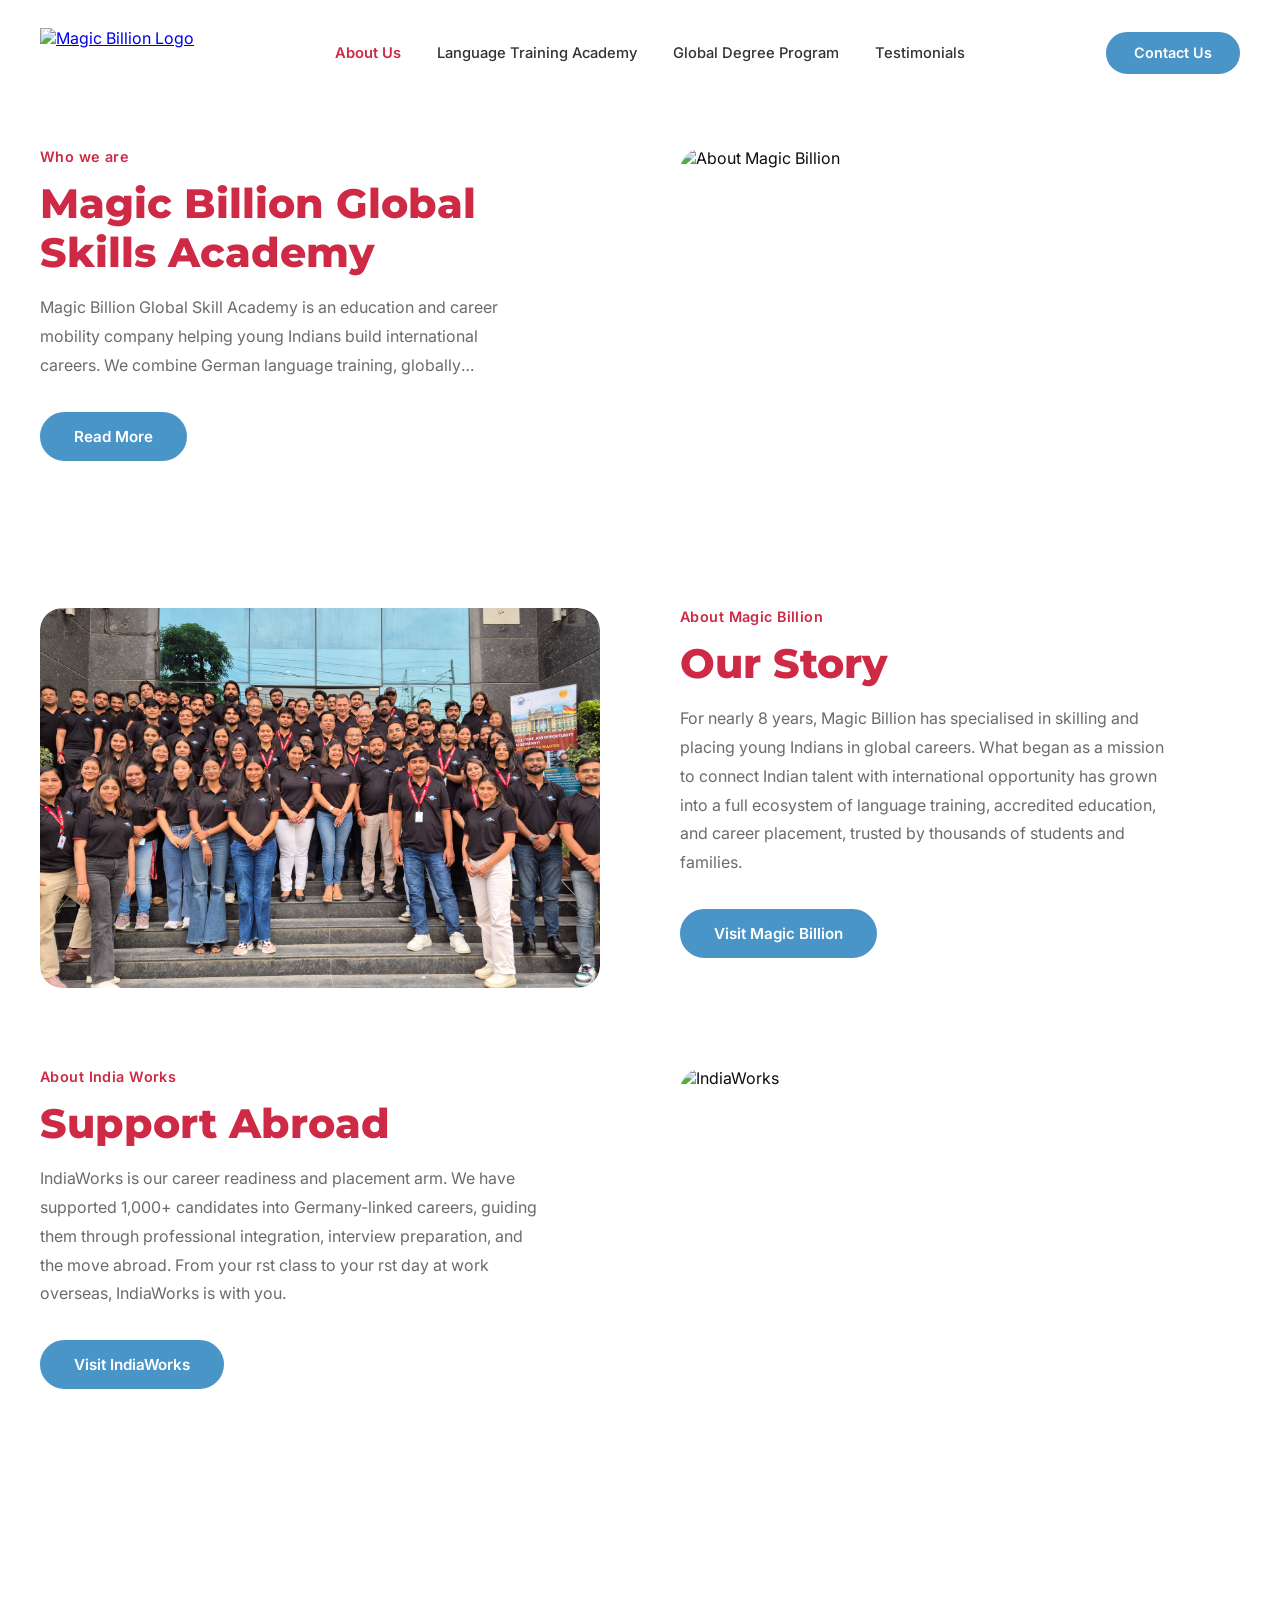
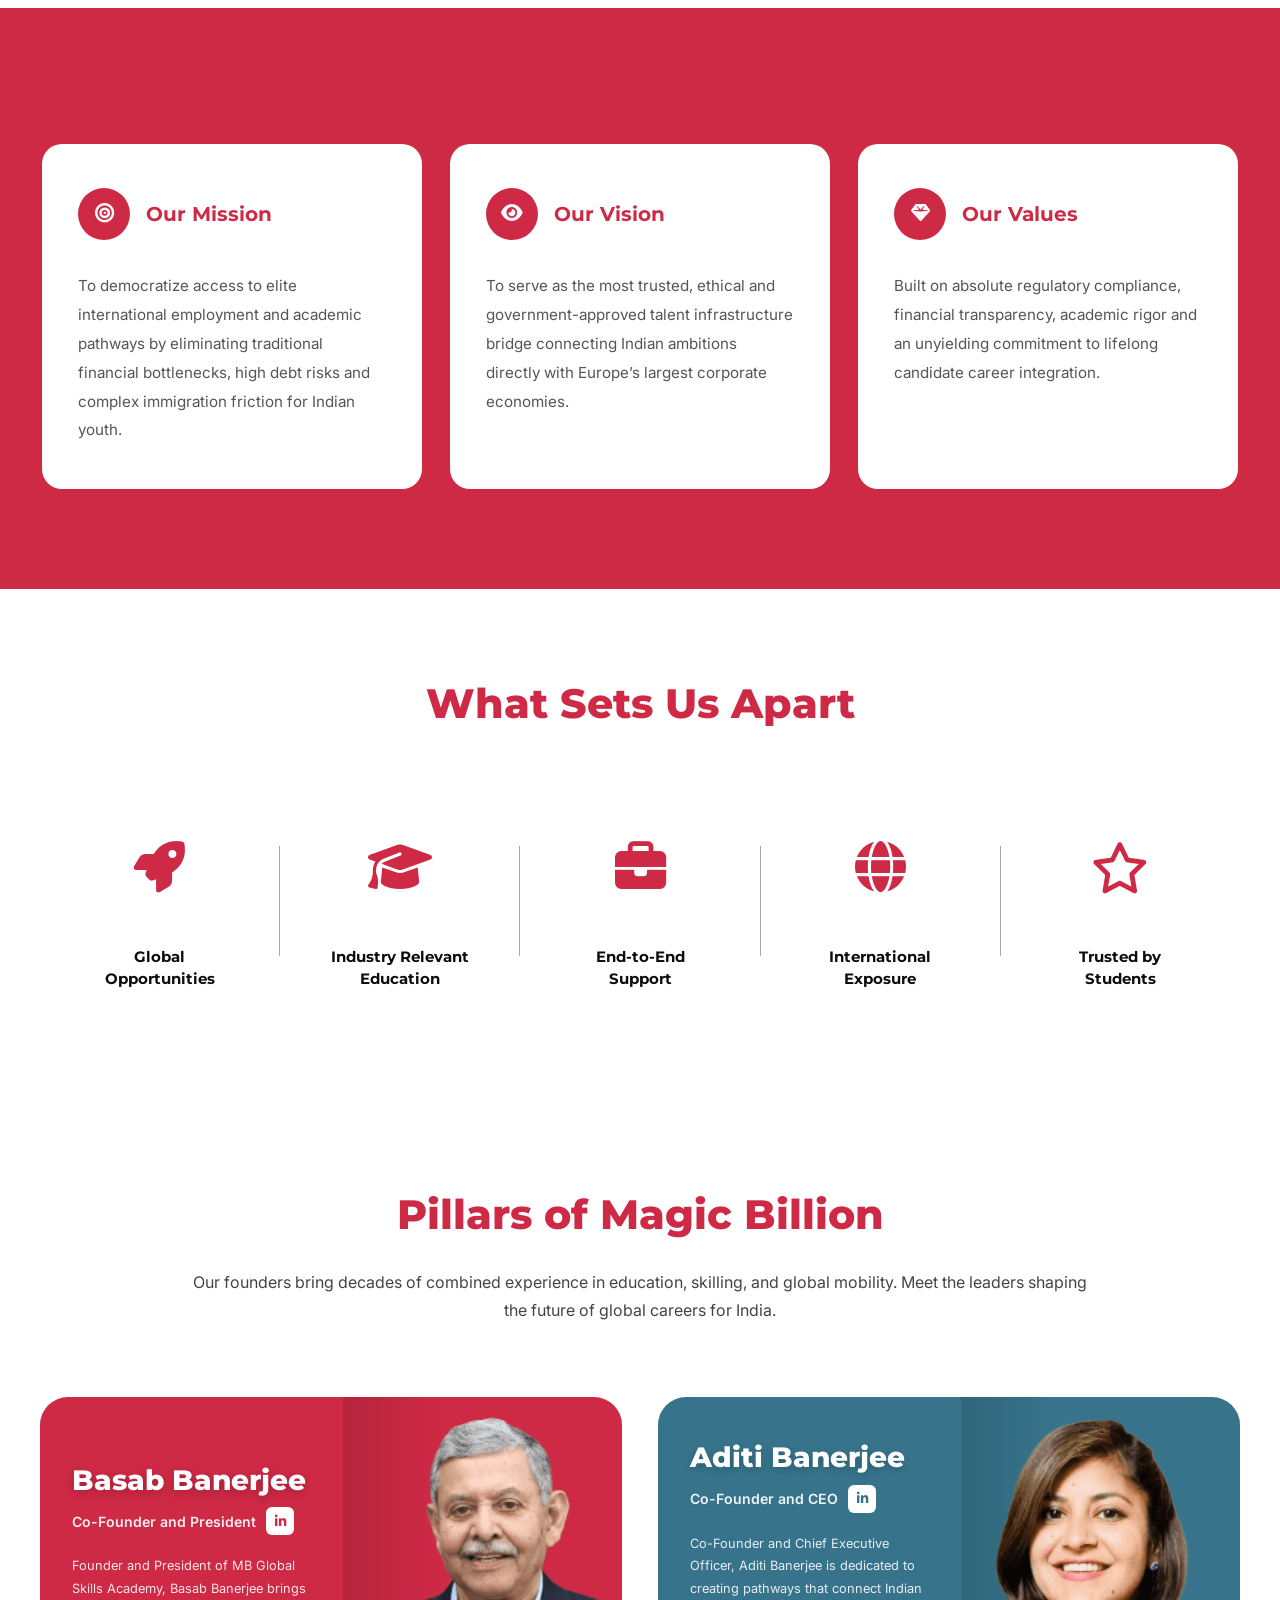
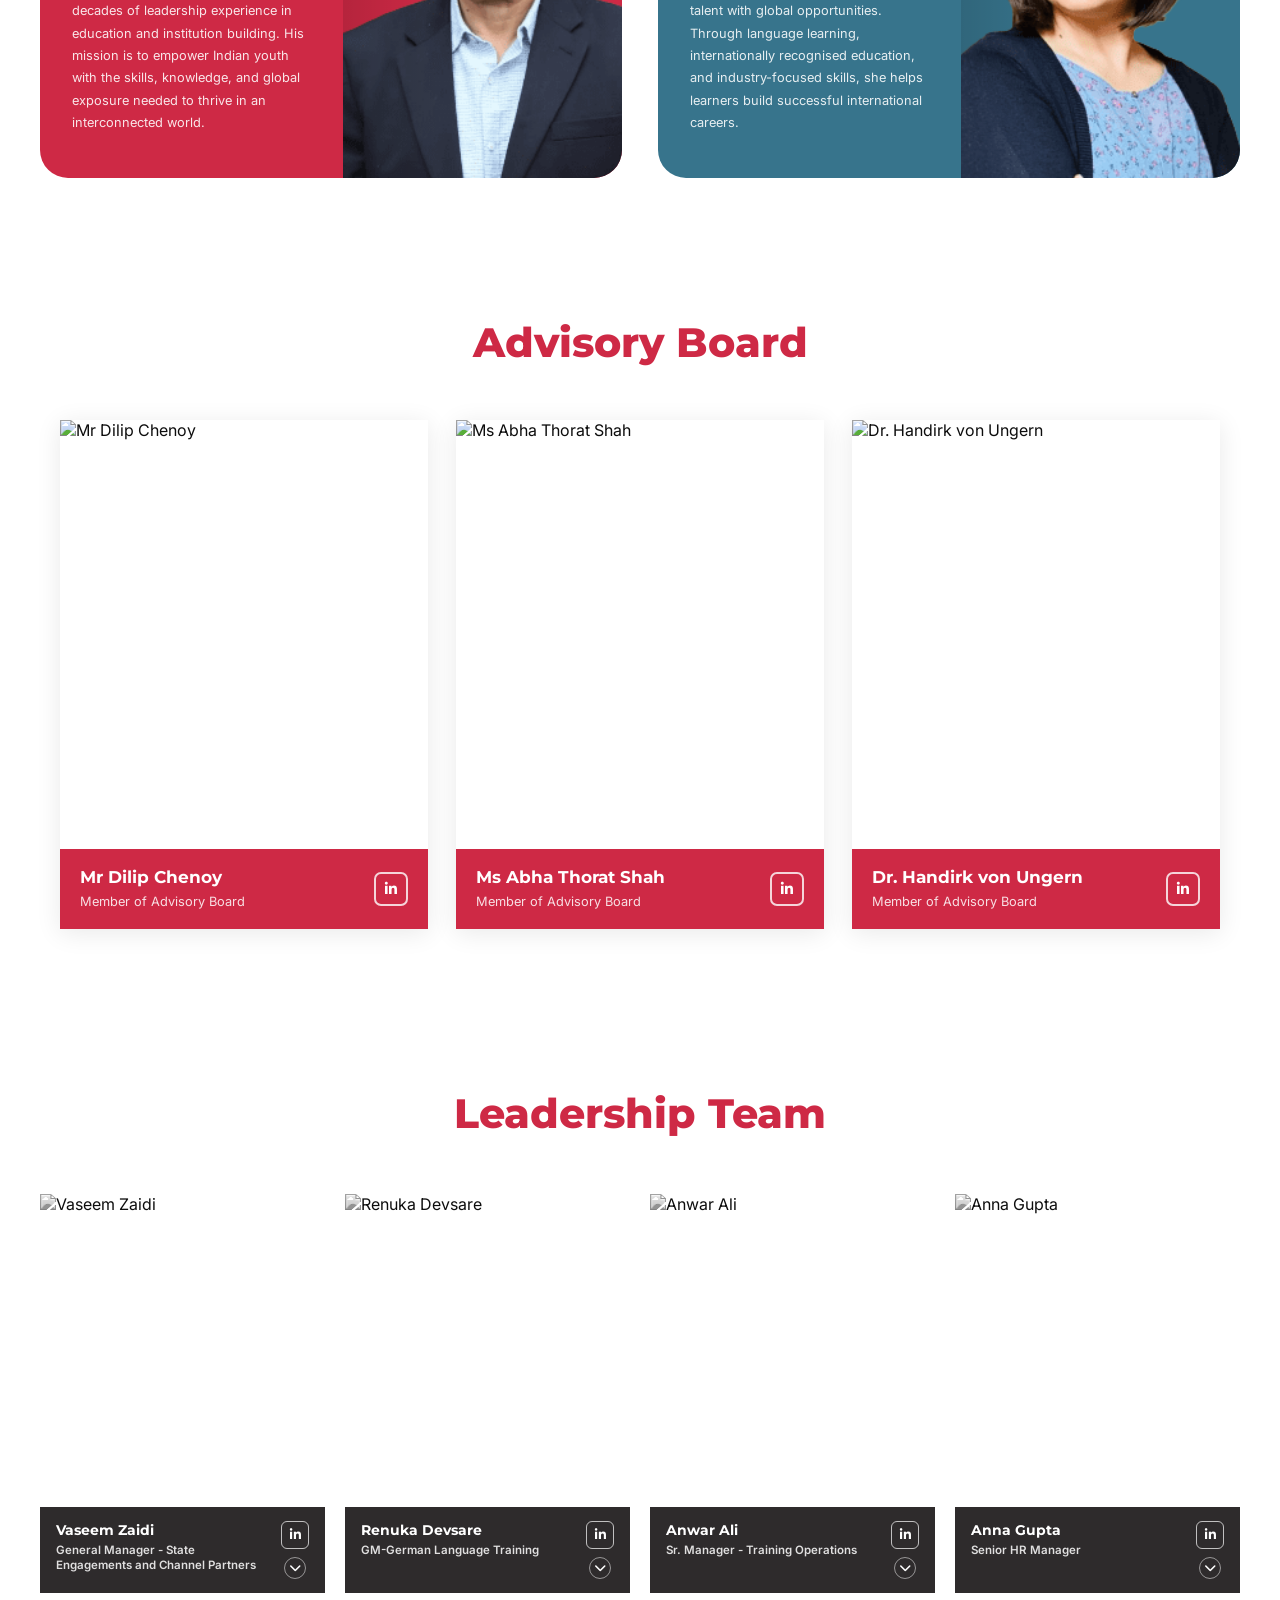
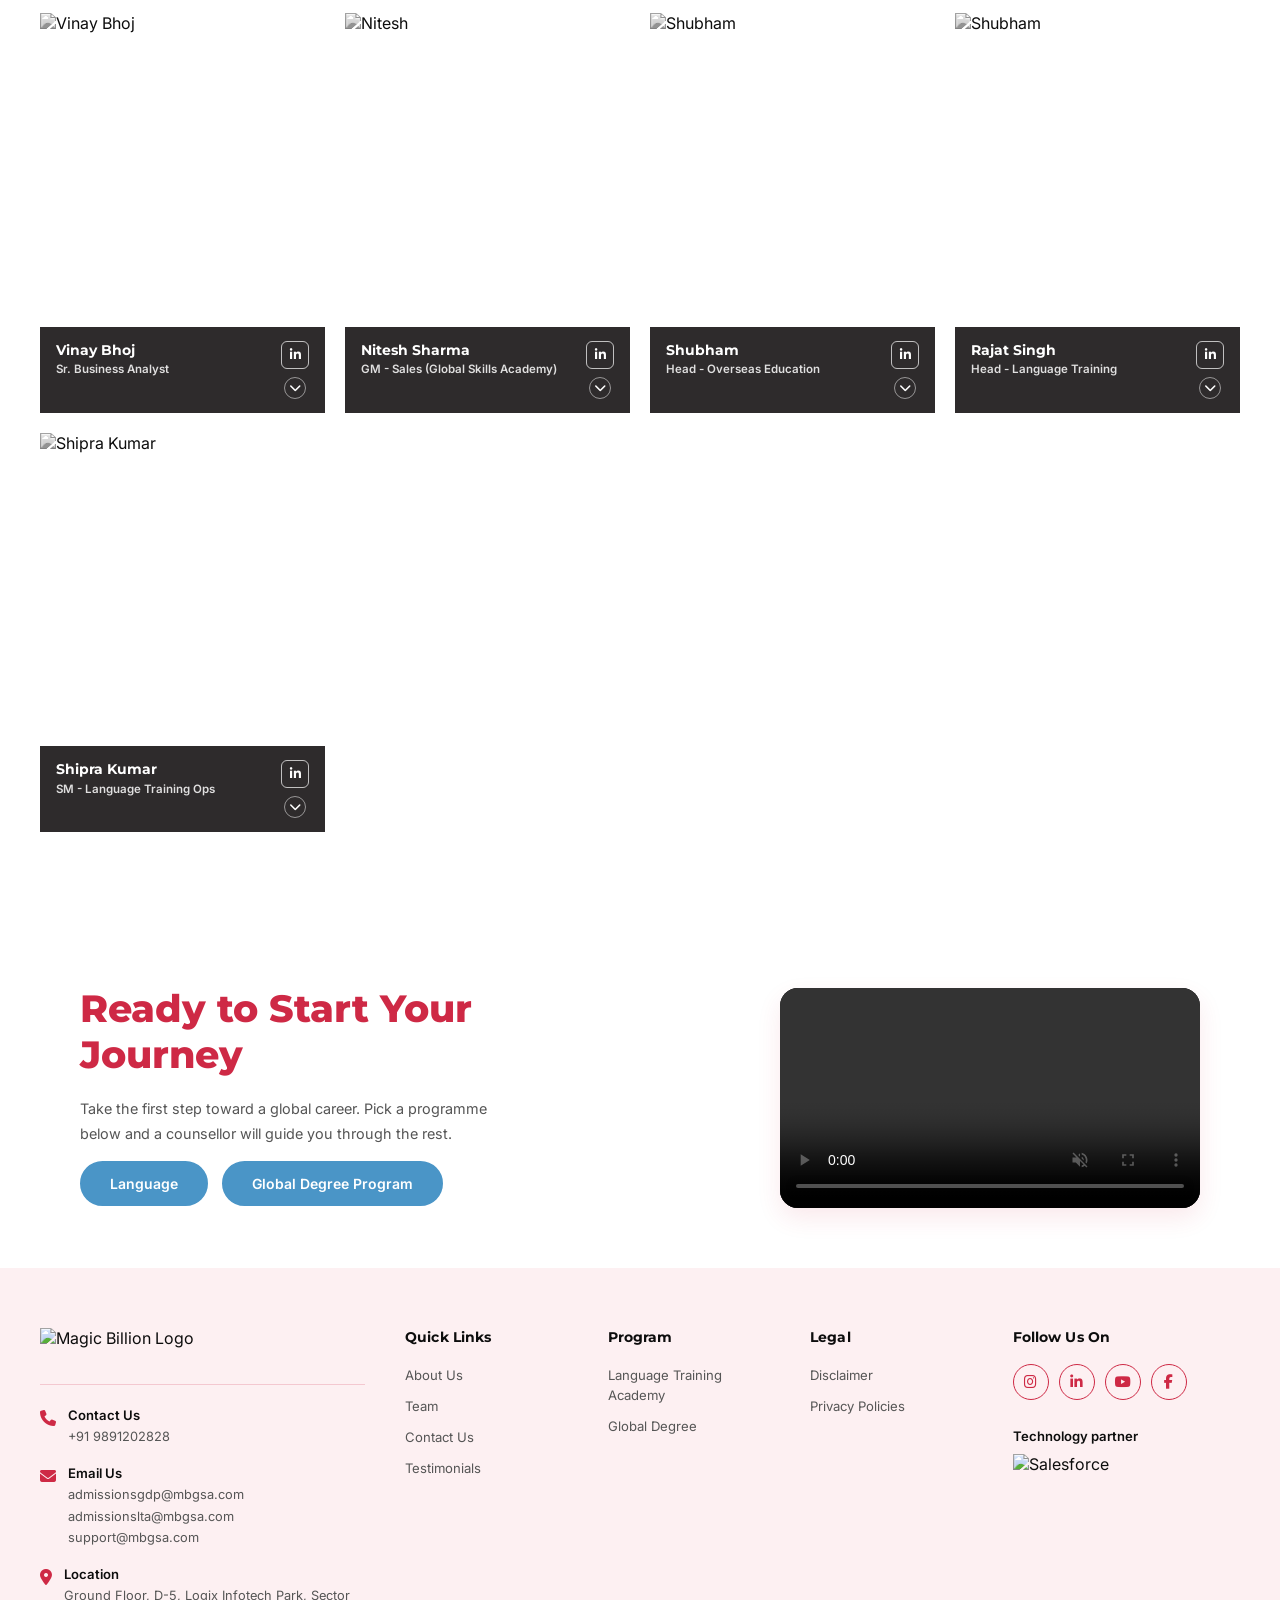
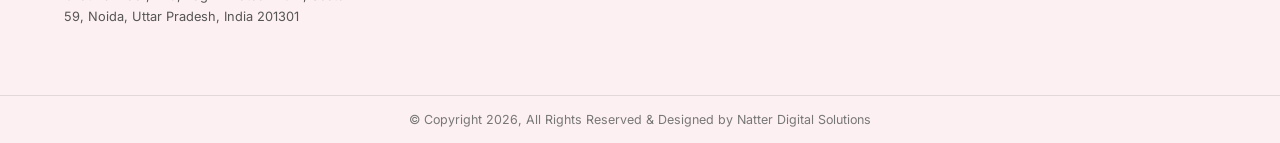
==== commit 601bfeeb: "all cahgnes done" ====
--- a/about.html
+++ b/about.html
@@ -29,7 +29,7 @@
 
         <nav class="nav-links" id="navLinks">
           <a href="/about.html" class="nav-link">About Us</a>
-          <a href="/language.html" class="nav-link">Language</a>
+          <a href="/language.html" class="nav-link">Language Training Academy</a>
           <a href="/global-degree.html" class="nav-link"
             >Global Degree Program</a
           >
@@ -53,7 +53,7 @@
 
       <div class="mobile-menu" id="mobileMenu">
         <a href="/about.html" class="mobile-link">About Us</a>
-        <a href="/language.html" class="mobile-link">Language</a>
+        <a href="/language.html" class="mobile-link">Language Training Academy</a>
         <a href="/global-degree.html" class="mobile-link"
           >Global Degree Program</a
         >
@@ -151,7 +151,7 @@
     <section class="mission-section">
       <div class="mission-inner">
         <div class="mission-top">
-          <span class="mission-subtitle">Mission, Vision & Values</span>
+          <!-- <span class="mission-subtitle">Mission, Vision & Values</span> -->
           <!-- <h2 class="mission-title">Lorem ipsum dolor sit amet</h2> -->
         </div>
 
@@ -207,7 +207,8 @@
 
     <section class="apart-section" id="apart">
       <div class="apart-top">
-        <span class="apart-subtitle">What Sets Us Apart</span>
+        <!-- <span class="apart-subtitle">What Sets Us Apart</span> -->
+        <h2 class="pillars-title">What Sets Us Apart</h2>
         <!-- <h2 class="apart-title">Lorem ipsum</h2> -->
       </div>
 
@@ -1093,7 +1094,7 @@
         <div class="footer-col">
           <h4 class="footer-col-title">Program</h4>
           <ul class="footer-list">
-            <li><a href="/language.html" class="footer-link">Language</a></li>
+            <li><a href="/language.html" class="footer-link">Language Training Academy</a></li>
             <li>
               <a href="/global-degree.html" class="footer-link"
                 >Global Degree</a
@@ -1663,13 +1664,12 @@
           var ALL = getCardData();
           if (!ALL.length) return;
 
-          /* Distribute cards evenly across both rows */
           var half = Math.ceil(ALL.length / 2);
           var row1Cards = ALL.slice(0, half);
           var row2Cards = ALL.slice(half);
-          /* If odd number of cards, repeat last card in row2 so both rows are same length */
-          if (row2Cards.length === 0) row2Cards = row1Cards.slice();
-
+          if (!row2Cards.length) row2Cards = row1Cards.slice();
+
+          /* ── mini-card builder ── */
           function makeMiniCard(card) {
             var wrap = document.createElement("div");
             wrap.className = "ls-mini-card";
@@ -1707,20 +1707,32 @@
 
             var btn = wrap.querySelector(".ls-mini-expand-btn");
 
-            btn.addEventListener("click", function (e) {
-              e.stopPropagation();
+            function toggleExpand(e) {
+              if (e) e.stopPropagation();
+              var parentRow = wrap.closest(".ls-row");
+              if (parentRow) {
+                parentRow
+                  .querySelectorAll(".ls-mini-card.expanded")
+                  .forEach(function (c) {
+                    if (c !== wrap) {
+                      c.classList.remove("expanded");
+                      var b = c.querySelector(".ls-mini-expand-btn");
+                      if (b) b.setAttribute("aria-label", "Expand");
+                    }
+                  });
+              }
               wrap.classList.toggle("expanded");
               btn.setAttribute(
                 "aria-label",
                 wrap.classList.contains("expanded") ? "Collapse" : "Expand",
               );
-            });
-
-            /* Touch: tap = expand, swipe = scroll */
+            }
+
+            btn.addEventListener("click", toggleExpand);
+
             var txS = 0,
               tyS = 0,
               moved = false;
-
             wrap.addEventListener(
               "touchstart",
               function (e) {
@@ -1730,42 +1742,37 @@
               },
               { passive: true },
             );
-
             wrap.addEventListener(
               "touchmove",
               function (e) {
                 if (
                   Math.abs(e.touches[0].clientX - txS) > 8 ||
                   Math.abs(e.touches[0].clientY - tyS) > 8
-                ) {
+                )
                   moved = true;
-                }
               },
               { passive: true },
             );
-
             wrap.addEventListener("touchend", function () {
-              if (!moved) {
-                wrap.classList.toggle("expanded");
-                btn.setAttribute(
-                  "aria-label",
-                  wrap.classList.contains("expanded") ? "Collapse" : "Expand",
-                );
-              }
+              if (!moved) toggleExpand(null);
             });
 
             return wrap;
           }
 
-          /*
-           * Populate track with enough clones so infinite loop works.
-           * We render REPS copies; the JS scroll resets at the scrollWidth / REPS boundary.
-           */
-          var REPS = 6; /* must be even so the halfway-reset trick works cleanly */
+          function calcCopies(numCards) {
+            var vw = window.innerWidth;
+            var cardW = Math.min(0.38 * vw, 160) + 14;
+            var setW = numCards * cardW;
+            var needed = Math.ceil((6 * vw) / setW);
+            return Math.max(needed, 8);
+          }
 
           function populateTrack(trackEl, cards) {
             trackEl.innerHTML = "";
-            for (var r = 0; r < REPS; r++) {
+            var copies = calcCopies(cards.length);
+            trackEl._copies = copies;
+            for (var r = 0; r < copies; r++) {
               cards.forEach(function (c) {
                 trackEl.appendChild(makeMiniCard(c));
               });
@@ -1775,229 +1782,153 @@
           populateTrack(track1, row1Cards);
           populateTrack(track2, row2Cards);
 
-          /*
-           * Infinite-scroll engine (pure JS, no CSS animation).
-           *
-           * Strategy:
-           *   – The track contains REPS copies of the card list.
-           *   – "oneSetWidth" = scrollWidth / REPS  (one copy's width).
-           *   – RTL: scroll right; when we've scrolled >= oneSetWidth, jump back by oneSetWidth (seamless).
-           *   – LTR: scroll left; when scrollLeft <= 0, jump forward by oneSetWidth (seamless).
-           *     We start LTR at oneSetWidth so there's room to scroll left from the start.
-           */
-          function startAutoScroll(row, track, direction) {
-            var speed = 0.6; /* px per frame */
-            var paused = false;
-            var userPauseTimer = null;
+          /* ── scroll engine ── */
+          function startRow(row, track, direction, cardList) {
+            var SPEED = 0.6;
             var oneSetWidth = 0;
-
-            function computeOneSet() {
-              /* scrollWidth / REPS gives exactly one set's pixel width */
-              oneSetWidth = track.scrollWidth / REPS;
+            var COPIES = track._copies || 8;
+            var isSwiping = false; /* TRUE only during actual finger-drag swipe */
+            var isHovered = false;
+            var resumeTimer = null;
+            var clamping = false;
+
+            function computeSet() {
+              COPIES = track._copies || 8;
+              oneSetWidth = track.scrollWidth / COPIES;
             }
 
-            function resumeAfterDelay() {
-              if (userPauseTimer) clearTimeout(userPauseTimer);
-              userPauseTimer = setTimeout(function () {
-                if (!row.querySelector(".ls-mini-card.expanded")) {
-                  paused = false;
-                }
-              }, 2000);
+            function hasExpanded() {
+              return !!row.querySelector(".ls-mini-card.expanded");
             }
 
+            /* real-time boundary wrap on every scroll event */
+            function realtimeClamp() {
+              if (!oneSetWidth || clamping) return;
+              if (row.scrollLeft < oneSetWidth) {
+                clamping = true;
+                row.scrollLeft += oneSetWidth;
+                clamping = false;
+              } else if (row.scrollLeft >= oneSetWidth * 2) {
+                clamping = true;
+                row.scrollLeft -= oneSetWidth;
+                clamping = false;
+              }
+            }
+
+            row.addEventListener("scroll", realtimeClamp, { passive: true });
+
             function step() {
-              if (!paused && oneSetWidth > 0) {
-                if (direction === "rtl") {
-                  row.scrollLeft += speed;
-                  if (row.scrollLeft >= oneSetWidth) {
-                    row.scrollLeft -= oneSetWidth;
-                  }
-                } else {
-                  row.scrollLeft -= speed;
-                  if (row.scrollLeft <= 0) {
-                    row.scrollLeft += oneSetWidth;
-                  }
-                }
+              /*
+               * Pause ONLY when:
+               *  1. User is actively swiping (finger moving horizontally)
+               *  2. Mouse is hovering (desktop)
+               *  3. A card is expanded (reading bio)
+               *
+               * A simple tap does NOT pause — isSwiping stays false for taps.
+               */
+              if (
+                !isSwiping &&
+                !isHovered &&
+                !hasExpanded() &&
+                oneSetWidth > 0
+              ) {
+                row.scrollLeft += direction === "rtl" ? SPEED : -SPEED;
+                if (row.scrollLeft >= oneSetWidth * 2)
+                  row.scrollLeft -= oneSetWidth;
+                if (row.scrollLeft < oneSetWidth) row.scrollLeft += oneSetWidth;
               }
               requestAnimationFrame(step);
             }
 
-            /* Wait for images to load / layout to settle, then init positions */
             function init() {
-              computeOneSet();
-              if (direction === "ltr") {
-                /* Start mid-way so we can scroll left immediately */
-                row.scrollLeft = oneSetWidth;
-              } else {
-                row.scrollLeft = 0;
-              }
+              computeSet();
+              row.scrollLeft = oneSetWidth;
               requestAnimationFrame(step);
             }
 
-            /* Give browser 300ms to paint and compute scrollWidth correctly */
-            setTimeout(init, 300);
-
-            /* Pause on touch, resume after finger lifts */
+            setTimeout(init, 400);
+
+            /* ── TOUCH: only pause on actual swipe, not tap ── */
+            var touchStartX = 0,
+              touchStartY = 0,
+              touchMoved = false;
+
             row.addEventListener(
               "touchstart",
-              function () {
-                paused = true;
+              function (e) {
+                touchStartX = e.touches[0].clientX;
+                touchStartY = e.touches[0].clientY;
+                touchMoved = false;
+                if (resumeTimer) clearTimeout(resumeTimer);
               },
               { passive: true },
             );
 
-            row.addEventListener("touchend", function () {
-              resumeAfterDelay();
-            });
-
-            /* Pause when any card inside is expanded */
-            row.addEventListener("click", function () {
-              if (row.querySelector(".ls-mini-card.expanded")) {
-                paused = true;
-              } else {
-                resumeAfterDelay();
-              }
-            });
-
-            /* Recompute on resize */
-            window.addEventListener("resize", function () {
-              computeOneSet();
-            });
-          }
-
-          /* Mouse drag (desktop preview) */
-          function addDrag(row) {
-            var isDown = false,
-              startX = 0,
-              scrollLeft = 0;
-
-            row.addEventListener("mouseenter", function () {
-              /* Pause auto-scroll on hover so hover states work */
-              row._hoverPaused = true;
-            });
-            row.addEventListener("mouseleave", function () {
-              row._hoverPaused = false;
-              isDown = false;
-            });
-            row.addEventListener("mousedown", function (e) {
-              isDown = true;
-              startX = e.pageX - row.offsetLeft;
-              scrollLeft = row.scrollLeft;
-            });
-            row.addEventListener("mouseup", function () {
-              isDown = false;
-            });
-            row.addEventListener("mousemove", function (e) {
-              if (!isDown) return;
-              e.preventDefault();
-              row.scrollLeft =
-                scrollLeft - (e.pageX - row.offsetLeft - startX) * 1.5;
-            });
-          }
-
-          /*
-           * Patch startAutoScroll to respect row._hoverPaused.
-           * Re-define with the extra check baked in.
-           */
-          function startAutoScrollFinal(row, track, direction) {
-            var speed = 0.6;
-            var paused = false;
-            var userPauseTimer = null;
-            var oneSetWidth = 0;
-
-            function computeOneSet() {
-              oneSetWidth = track.scrollWidth / REPS;
-            }
-
-            function resumeAfterDelay() {
-              if (userPauseTimer) clearTimeout(userPauseTimer);
-              userPauseTimer = setTimeout(function () {
-                if (!row.querySelector(".ls-mini-card.expanded")) {
-                  paused = false;
+            row.addEventListener(
+              "touchmove",
+              function (e) {
+                var dx = Math.abs(e.touches[0].clientX - touchStartX);
+                var dy = Math.abs(e.touches[0].clientY - touchStartY);
+                /* Only count as swipe if horizontal movement > 10px */
+                if (dx > 10 && dx > dy) {
+                  touchMoved = true;
+                  isSwiping = true;
                 }
-              }, 2000);
-            }
-
-            function step() {
-              /* Pause if: user-paused, mouse hovering, or a card is expanded */
-              var shouldPause =
-                paused ||
-                row._hoverPaused ||
-                !!row.querySelector(".ls-mini-card.expanded");
-
-              if (!shouldPause && oneSetWidth > 0) {
-                if (direction === "rtl") {
-                  row.scrollLeft += speed;
-                  if (row.scrollLeft >= oneSetWidth) {
-                    row.scrollLeft -= oneSetWidth;
-                  }
-                } else {
-                  row.scrollLeft -= speed;
-                  if (row.scrollLeft <= 0) {
-                    row.scrollLeft += oneSetWidth;
-                  }
-                }
-              }
-              requestAnimationFrame(step);
-            }
-
-            function init() {
-              computeOneSet();
-              if (direction === "ltr") {
-                row.scrollLeft = oneSetWidth;
-              } else {
-                row.scrollLeft = 0;
-              }
-              requestAnimationFrame(step);
-            }
-
-            setTimeout(init, 300);
-
-            row.addEventListener(
-              "touchstart",
-              function () {
-                paused = true;
               },
               { passive: true },
             );
-            row.addEventListener("touchend", function () {
-              resumeAfterDelay();
-            });
+
+            row.addEventListener(
+              "touchend",
+              function () {
+                if (touchMoved) {
+                  /* Was a real swipe — resume after momentum settles */
+                  resumeTimer = setTimeout(function () {
+                    isSwiping = false;
+                  }, 1200);
+                } else {
+                  /* Was a tap — never paused, nothing to resume */
+                  isSwiping = false;
+                }
+              },
+              { passive: true },
+            );
+
+            /* mouse hover + drag */
+            var isDragging = false,
+              dragX = 0,
+              dragScr = 0;
 
             row.addEventListener("mouseenter", function () {
-              row._hoverPaused = true;
+              isHovered = true;
             });
             row.addEventListener("mouseleave", function () {
-              row._hoverPaused = false;
-              isDown = false;
+              isHovered = false;
+              isDragging = false;
             });
-
-            var isDown = false,
-              startX2 = 0,
-              scrollLeft2 = 0;
-
             row.addEventListener("mousedown", function (e) {
-              isDown = true;
-              startX2 = e.pageX - row.offsetLeft;
-              scrollLeft2 = row.scrollLeft;
+              isDragging = true;
+              dragX = e.pageX;
+              dragScr = row.scrollLeft;
             });
             row.addEventListener("mouseup", function () {
-              isDown = false;
+              isDragging = false;
             });
             row.addEventListener("mousemove", function (e) {
-              if (!isDown) return;
+              if (!isDragging) return;
               e.preventDefault();
-              row.scrollLeft =
-                scrollLeft2 - (e.pageX - row.offsetLeft - startX2) * 1.5;
+              row.scrollLeft = dragScr - (e.pageX - dragX) * 1.5;
             });
 
             window.addEventListener("resize", function () {
-              computeOneSet();
+              populateTrack(track, cardList);
+              computeSet();
+              row.scrollLeft = oneSetWidth;
             });
           }
 
-          startAutoScrollFinal(row1, track1, "rtl");
-          startAutoScrollFinal(row2, track2, "ltr");
+          startRow(row1, track1, "rtl", row1Cards);
+          startRow(row2, track2, "ltr", row2Cards);
         }
 
         function checkMode() {
@@ -2024,7 +1955,6 @@
         }
       })();
     </script>
-
     <!-- 8 -->
     <!-- Ready to Start Your Journey -->
     <script>
--- a/CSS/about.css
+++ b/CSS/about.css
@@ -675,6 +675,14 @@
   /* 4 lines on small screens */
   .about-row:first-child .about-text {
     -webkit-line-clamp: 4;
+  }
+}
+@media (max-width: 768px) {
+  .hero-main-title {
+    font-size: clamp(1.6rem, 6vw, 2rem); /* same as about us mobile */
+    br {
+      display: none;
+    }
   }
 }
 
@@ -1987,6 +1995,7 @@
     width: 100%;
     cursor: grab;
   }
+
   .ls-row::-webkit-scrollbar {
     display: none;
   }
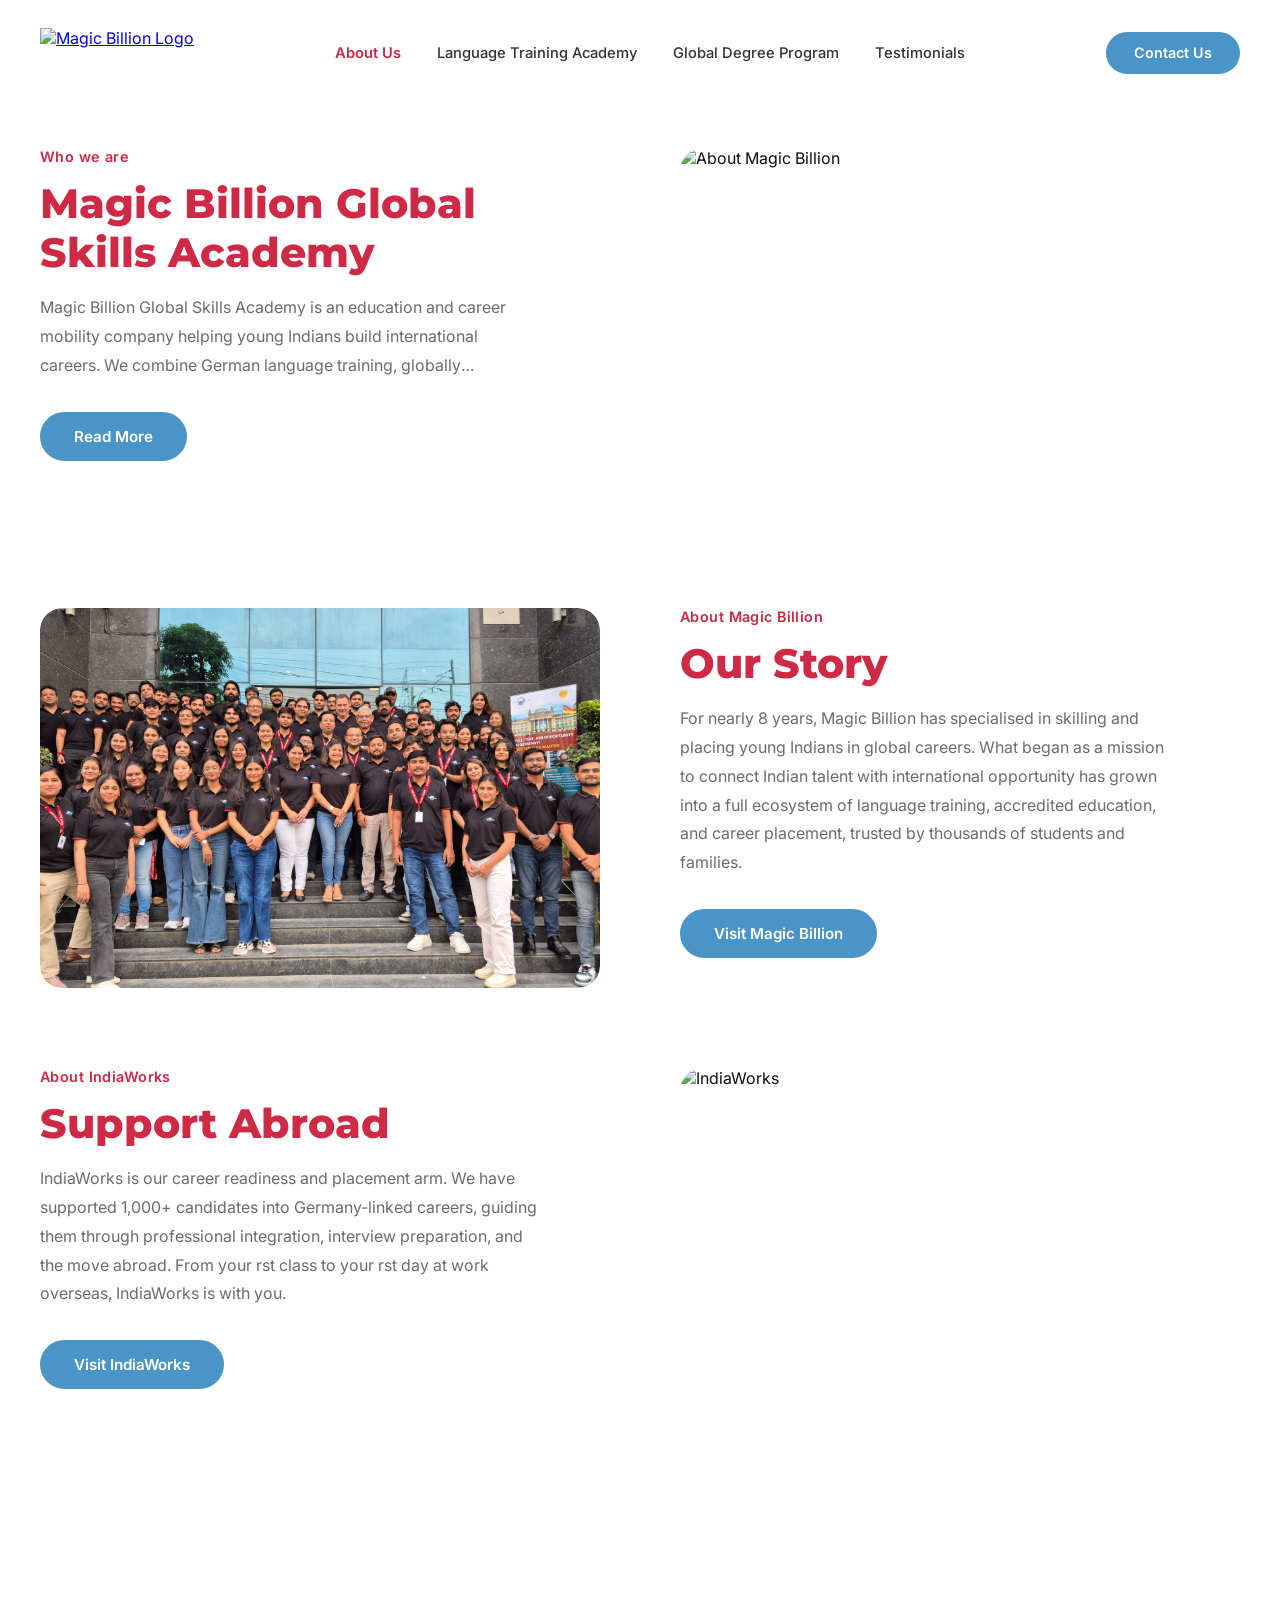
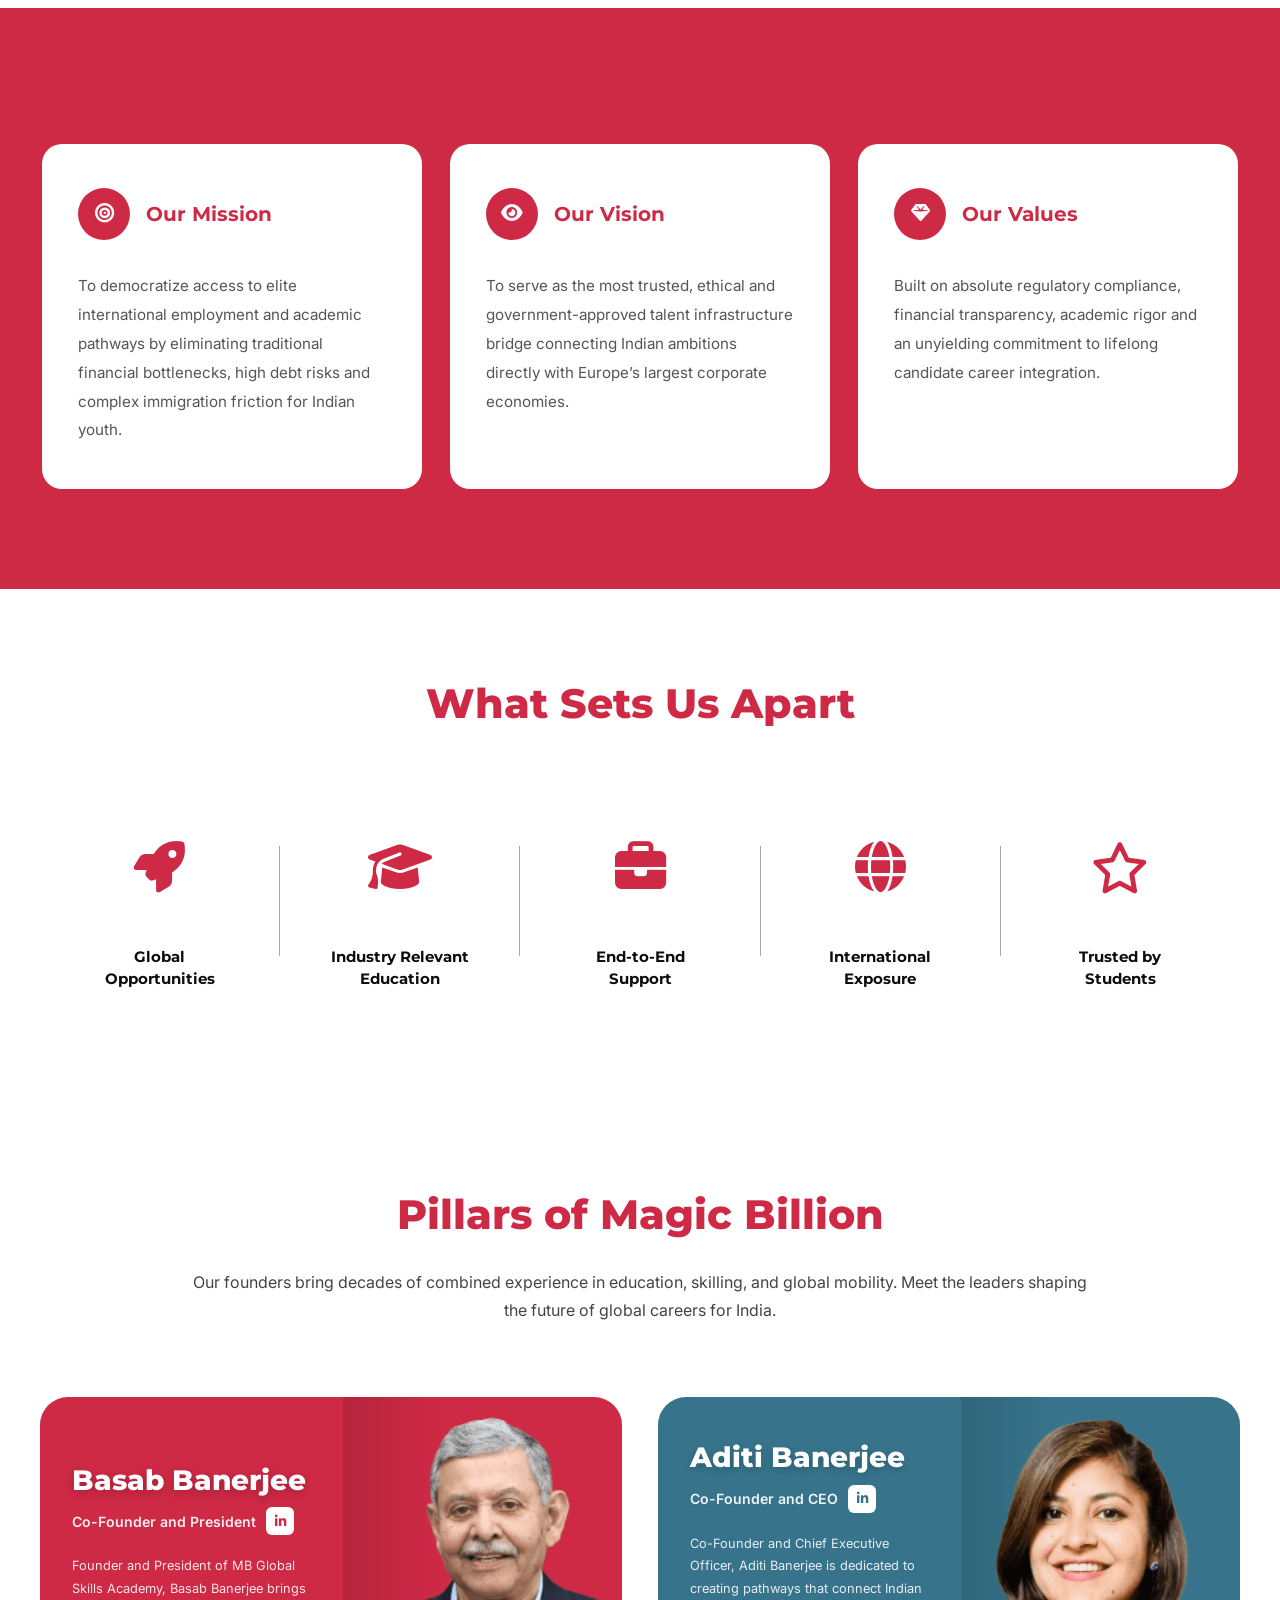
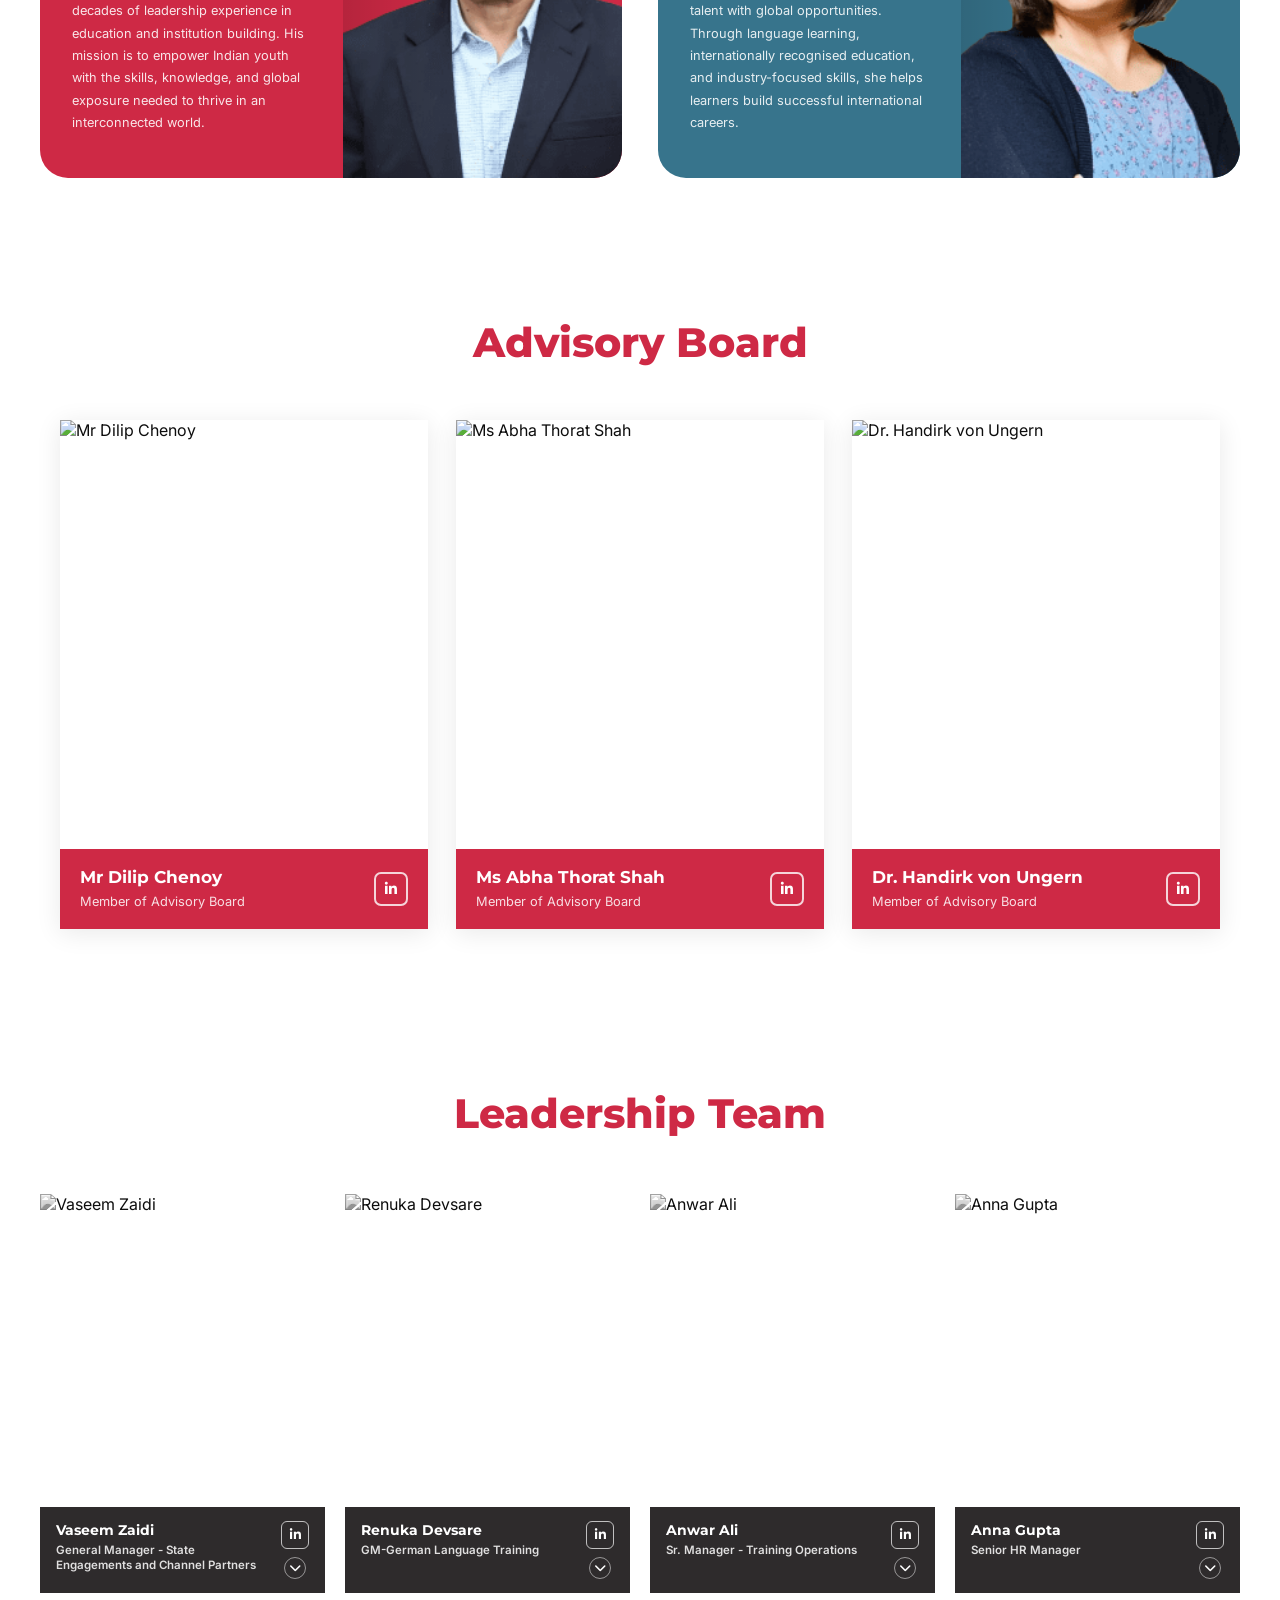
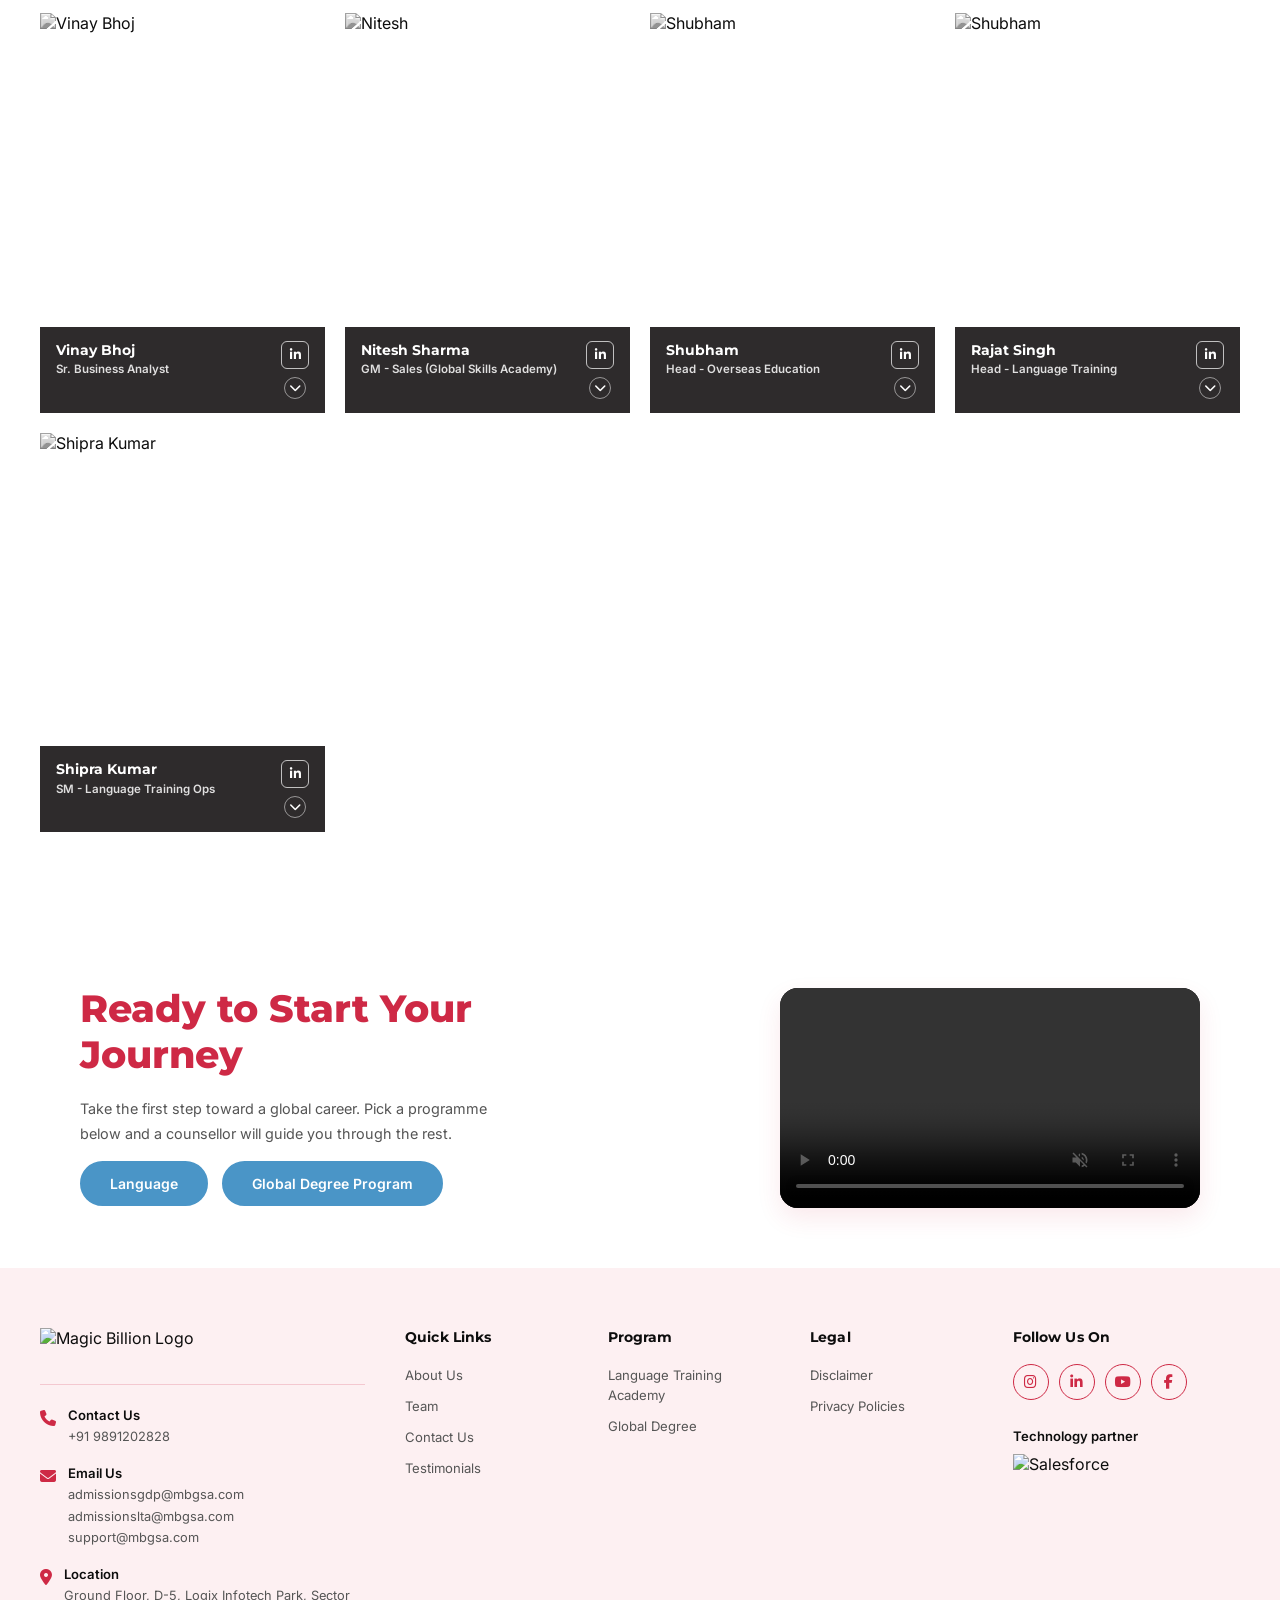
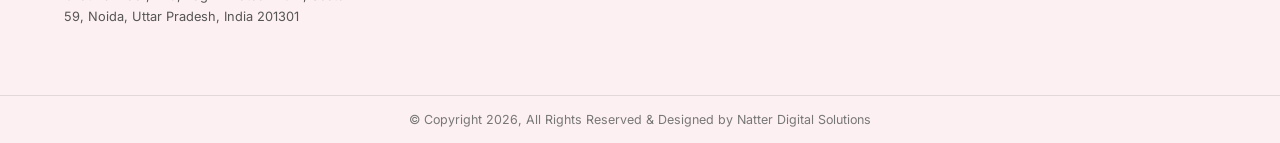
==== commit fe3a0823: "founder section issue fix heding size" ====
--- a/about.html
+++ b/about.html
@@ -29,7 +29,9 @@
 
         <nav class="nav-links" id="navLinks">
           <a href="/about.html" class="nav-link">About Us</a>
-          <a href="/language.html" class="nav-link">Language Training Academy</a>
+          <a href="/language.html" class="nav-link"
+            >Language Training Academy</a
+          >
           <a href="/global-degree.html" class="nav-link"
             >Global Degree Program</a
           >
@@ -53,7 +55,9 @@
 
       <div class="mobile-menu" id="mobileMenu">
         <a href="/about.html" class="mobile-link">About Us</a>
-        <a href="/language.html" class="mobile-link">Language Training Academy</a>
+        <a href="/language.html" class="mobile-link"
+          >Language Training Academy</a
+        >
         <a href="/global-degree.html" class="mobile-link"
           >Global Degree Program</a
         >
@@ -71,7 +75,7 @@
           <div class="small-heading">Who we are</div>
           <h2 class="main-heading">Magic Billion Global Skills Academy</h2>
           <p class="about-text">
-            Magic Billion Global Skill Academy is an education and career
+            Magic Billion Global Skills Academy is an education and career
             mobility company helping young Indians build international careers.
             We combine German language training, globally recognised degrees,
             and end-to-end placement support to take talented people from India
@@ -124,7 +128,7 @@
       <!-- Row 3 -->
       <div class="about-row">
         <div class="about-content">
-          <div class="small-heading">About India Works</div>
+          <div class="small-heading">About IndiaWorks</div>
           <h2 class="main-heading">Support Abroad</h2>
           <p class="about-text">
             IndiaWorks is our career readiness and placement arm. We have
@@ -1094,7 +1098,11 @@
         <div class="footer-col">
           <h4 class="footer-col-title">Program</h4>
           <ul class="footer-list">
-            <li><a href="/language.html" class="footer-link">Language Training Academy</a></li>
+            <li>
+              <a href="/language.html" class="footer-link"
+                >Language Training Academy</a
+              >
+            </li>
             <li>
               <a href="/global-degree.html" class="footer-link"
                 >Global Degree</a
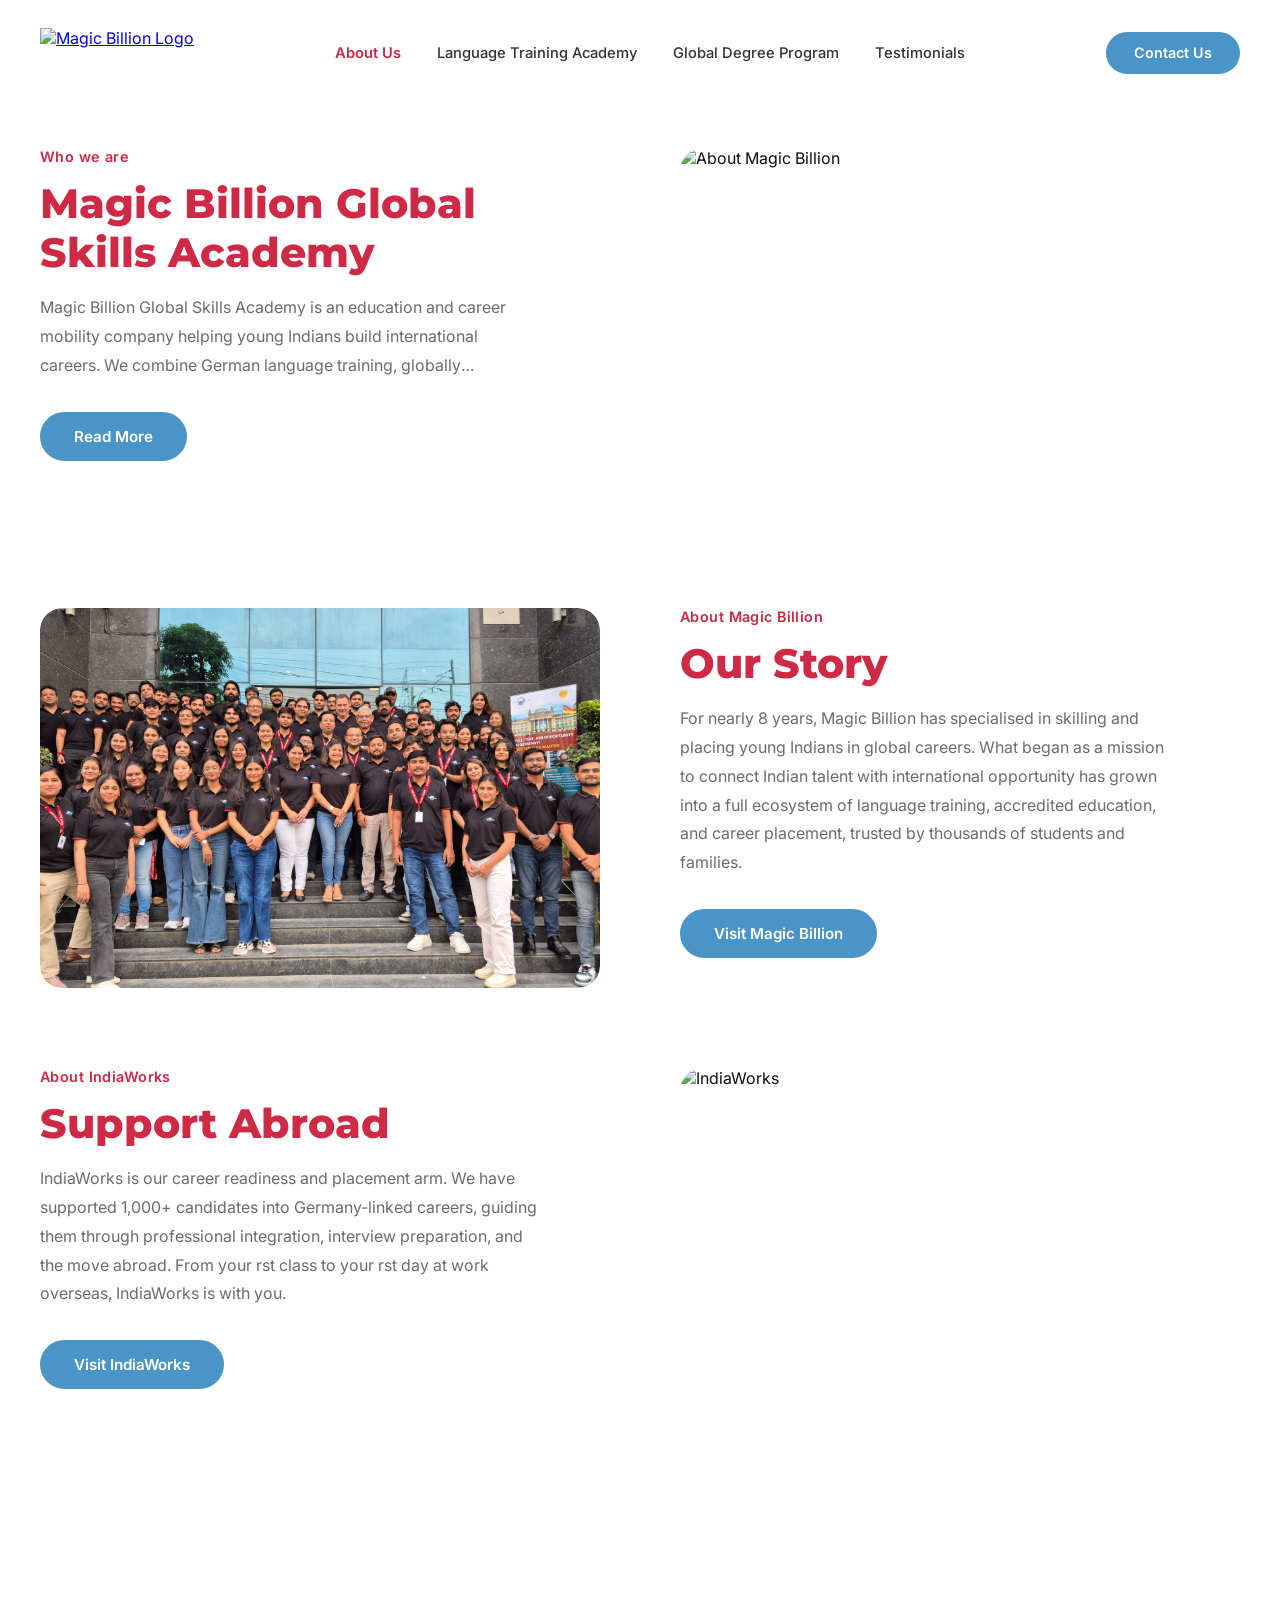
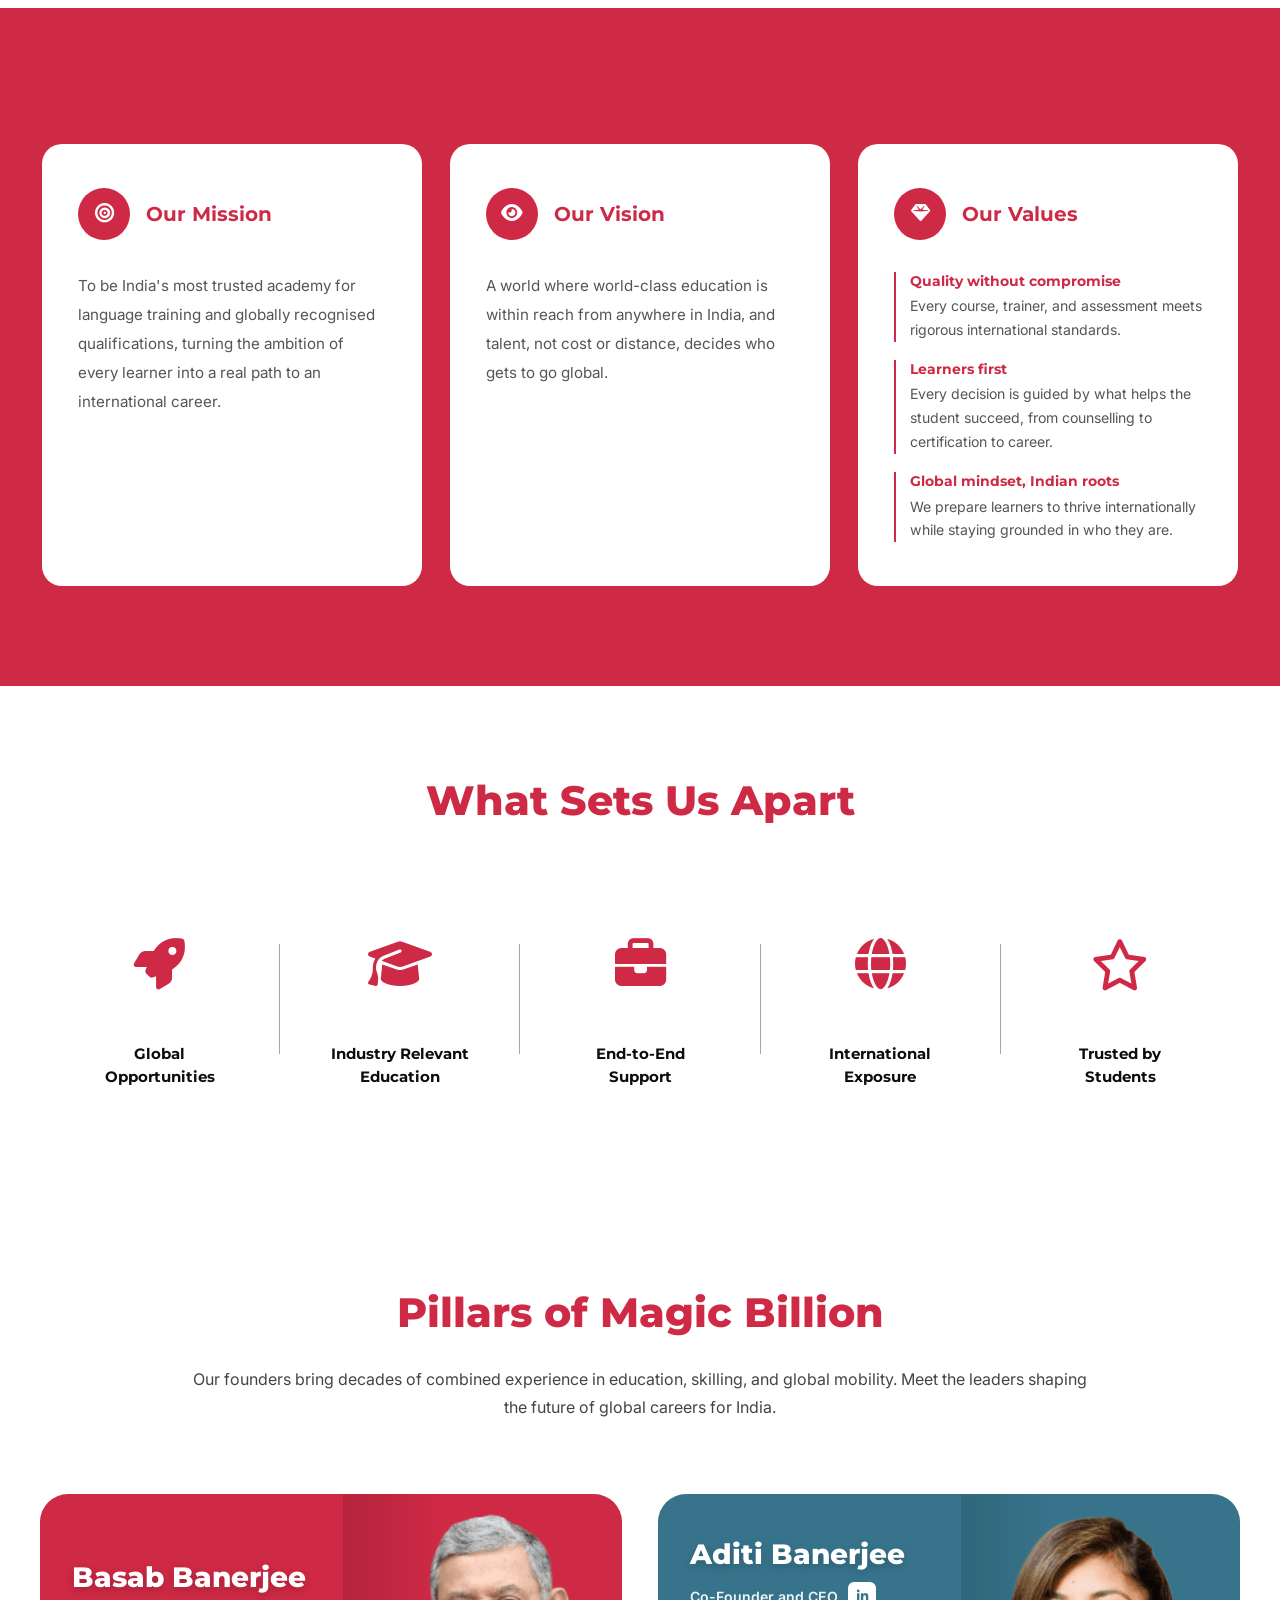
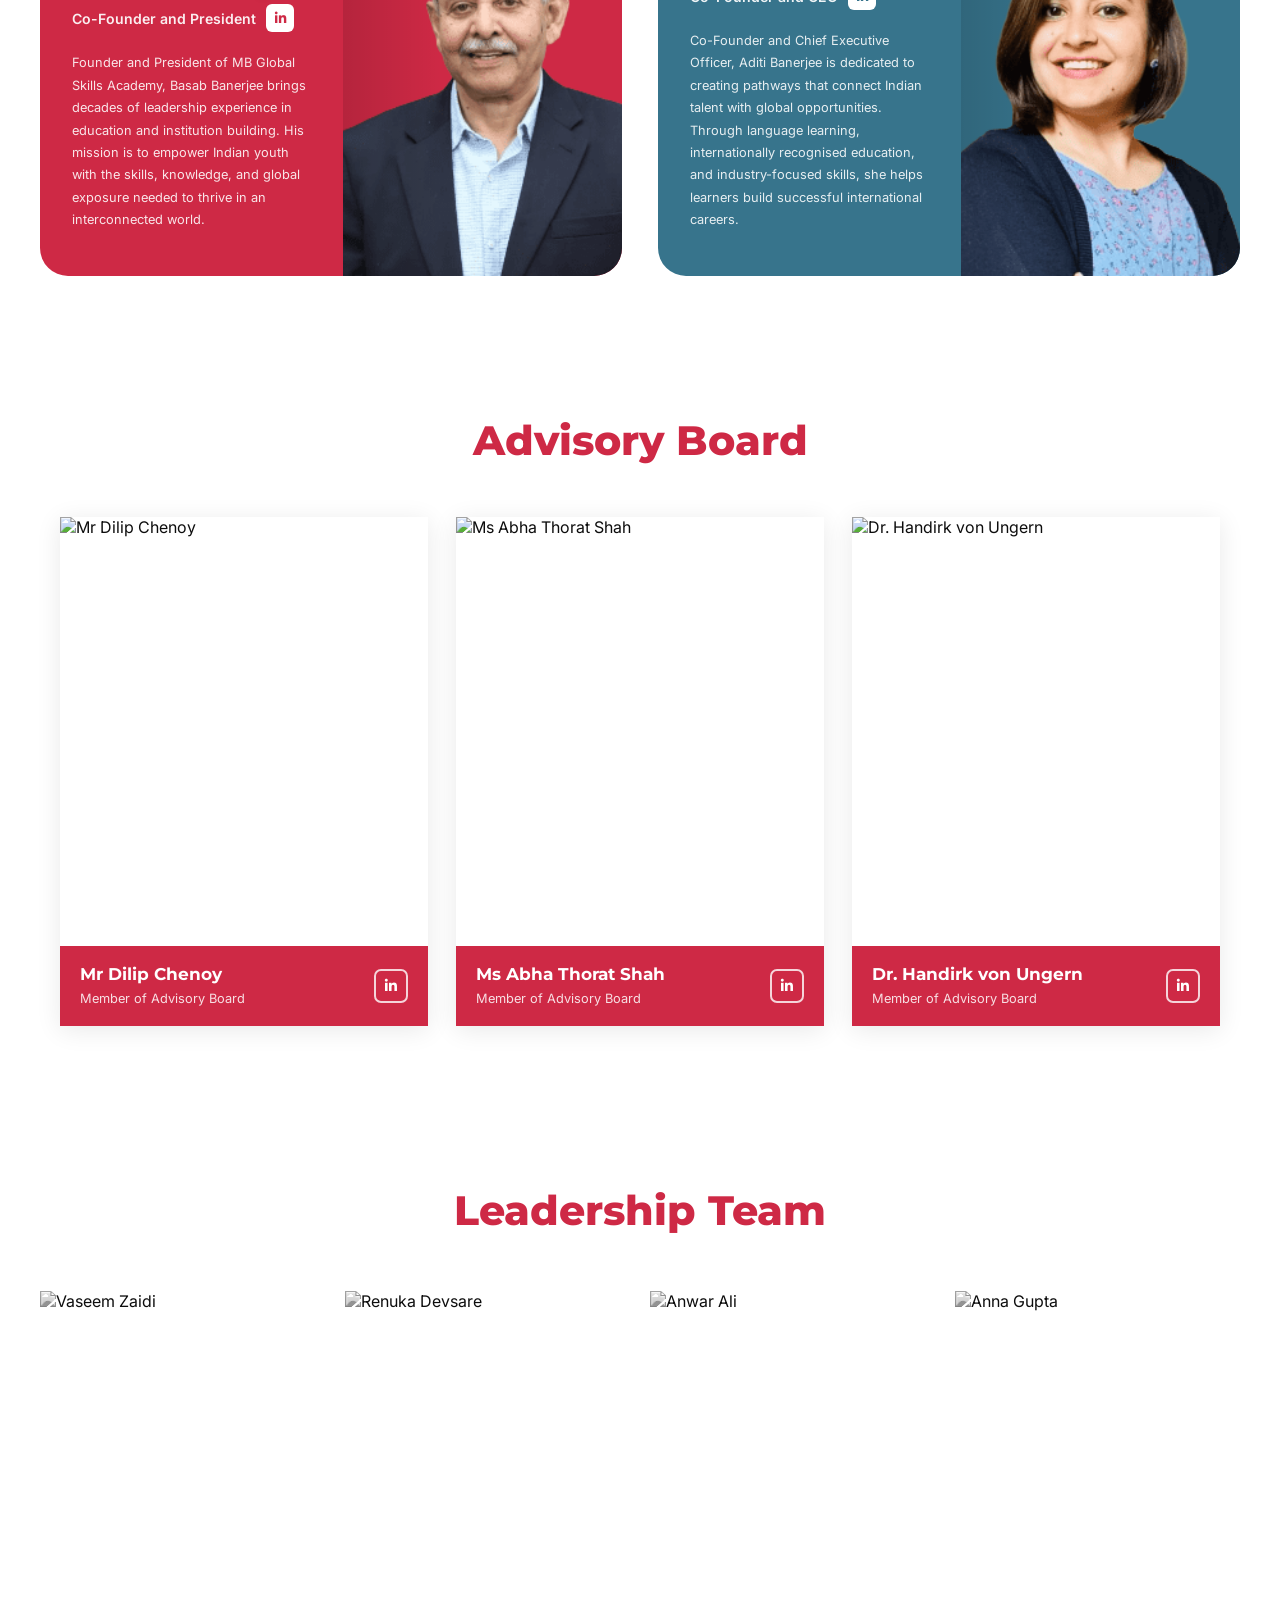
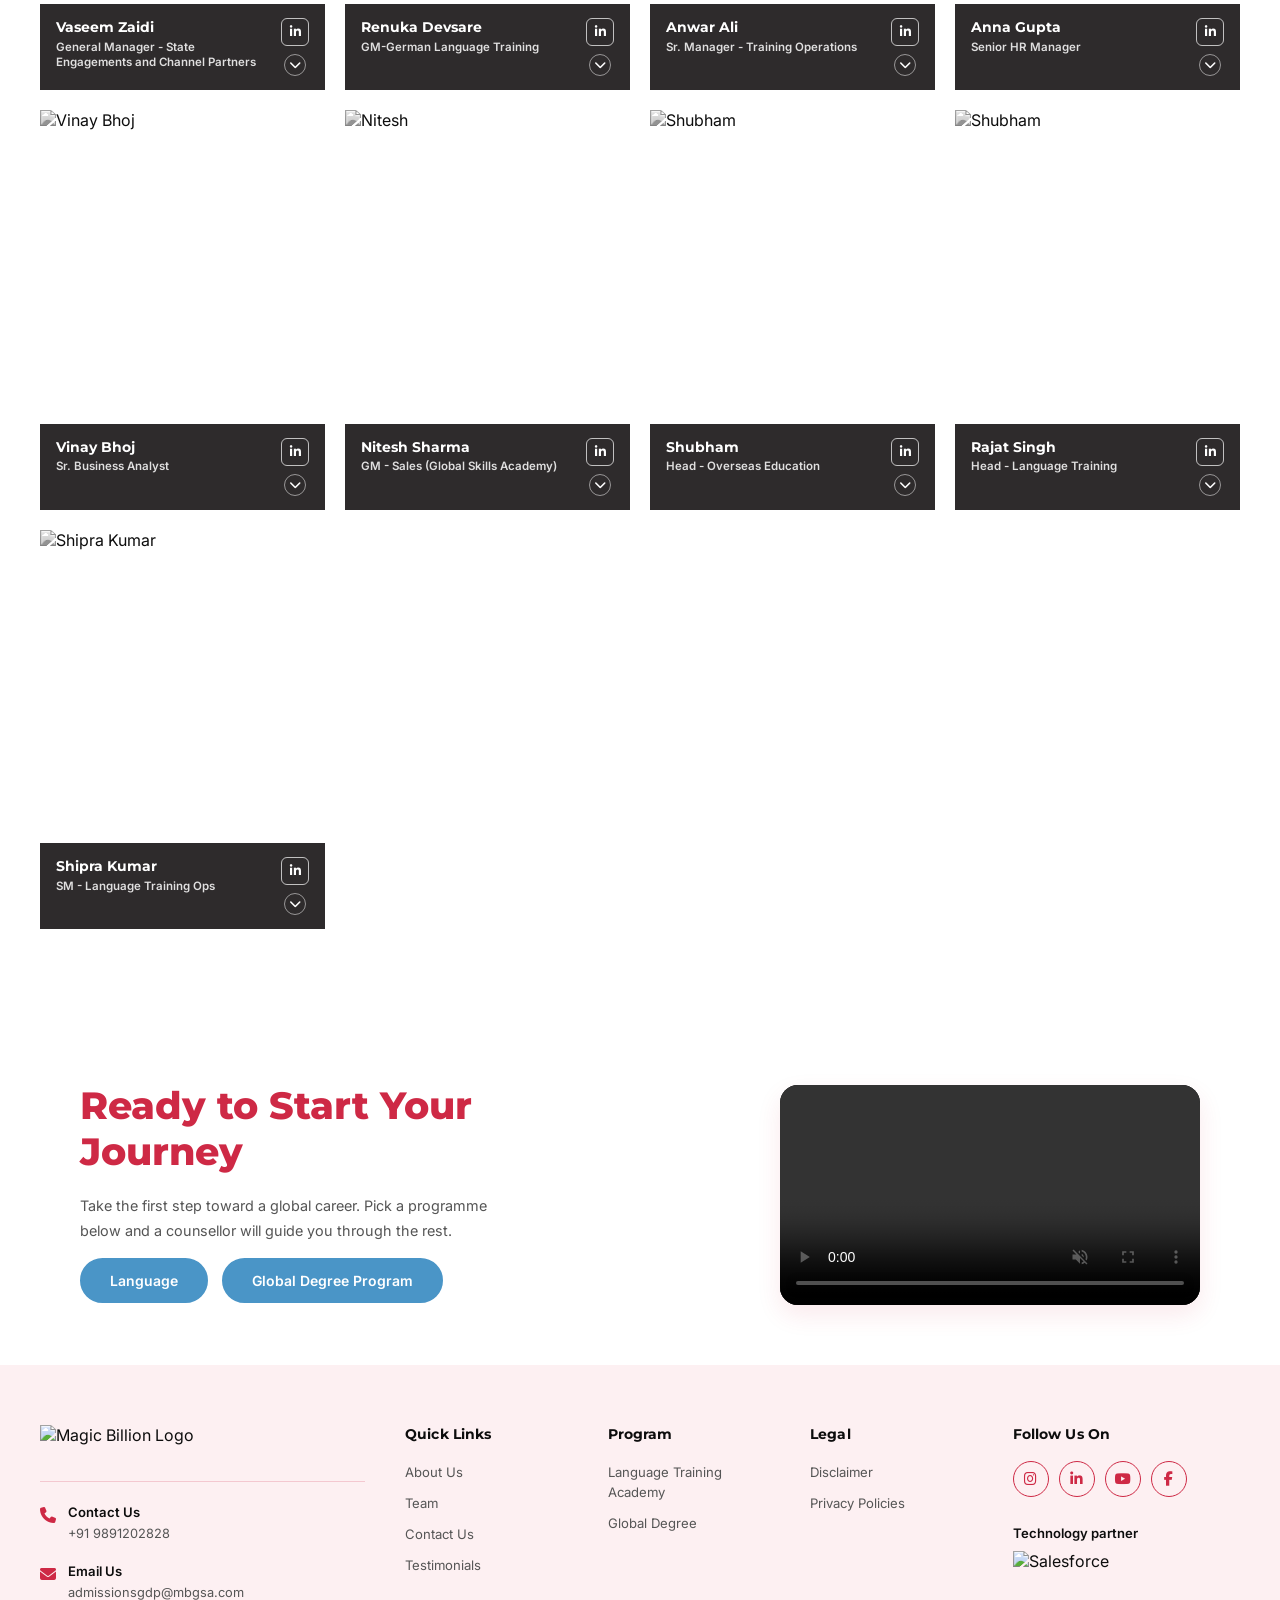
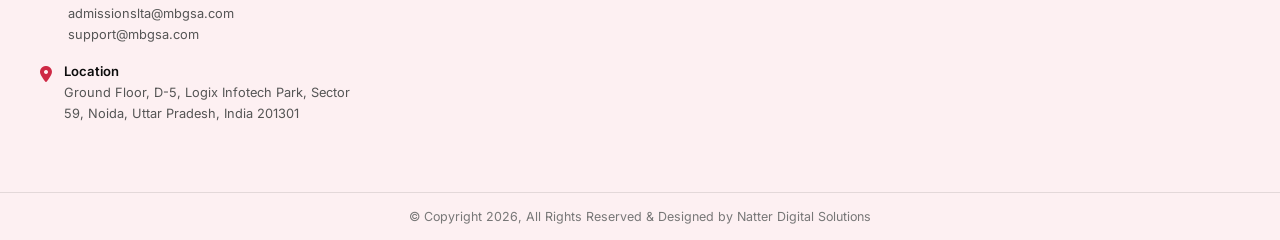
==== commit a67294ba: "new chagnes done for about us page" ====
--- a/about.html
+++ b/about.html
@@ -4,6 +4,7 @@
     <link rel="stylesheet" href="/CSS//about.css" />
     <meta charset="UTF-8" />
     <meta name="viewport" content="width=device-width, initial-scale=1.0" />
+    <link rel="icon" type="image/x-icon" href="/assets/images/fab-icon2.png" />
     <!-- FontAwesome 6 (Free CDN) -->
     <link
       rel="stylesheet"
@@ -169,10 +170,9 @@
               <h3>Our Mission</h3>
             </div>
             <p>
-              To democratize access to elite international employment and
-              academic pathways by eliminating traditional financial
-              bottlenecks, high debt risks and complex immigration friction for
-              Indian youth.
+              To be India's most trusted academy for language training and
+              globally recognised qualifications, turning the ambition of every
+              learner into a real path to an international career.
             </p>
           </div>
 
@@ -185,12 +185,26 @@
               <h3>Our Vision</h3>
             </div>
             <p>
-              To serve as the most trusted, ethical and government-approved
-              talent infrastructure bridge connecting Indian ambitions directly
-              with Europe’s largest corporate economies.
+              A world where world-class education is within reach from anywhere
+              in India, and talent, not cost or distance, decides who gets to go
+              global.
             </p>
           </div>
 
+          <!-- Card 3 -->
+          <!-- <div class="mission-card">
+            <div class="card-heading">
+              <div class="card-icon">
+                <i class="fa-solid fa-gem"></i>
+              </div>
+              <h3>Our Values</h3>
+            </div>
+            <p>
+              Built on absolute regulatory compliance, financial transparency,
+              academic rigor and an unyielding commitment to lifelong candidate
+              career integration.
+            </p>
+          </div> -->
           <!-- Card 3 -->
           <div class="mission-card">
             <div class="card-heading">
@@ -199,11 +213,29 @@
               </div>
               <h3>Our Values</h3>
             </div>
-            <p>
-              Built on absolute regulatory compliance, financial transparency,
-              academic rigor and an unyielding commitment to lifelong candidate
-              career integration.
-            </p>
+            <ul class="values-list">
+              <li>
+                <span class="values-label">Quality without compromise</span>
+                <span class="values-desc"
+                  >Every course, trainer, and assessment meets rigorous
+                  international standards.</span
+                >
+              </li>
+              <li>
+                <span class="values-label">Learners first</span>
+                <span class="values-desc"
+                  >Every decision is guided by what helps the student succeed,
+                  from counselling to certification to career.</span
+                >
+              </li>
+              <li>
+                <span class="values-label">Global mindset, Indian roots</span>
+                <span class="values-desc"
+                  >We prepare learners to thrive internationally while staying
+                  grounded in who they are.</span
+                >
+              </li>
+            </ul>
           </div>
         </div>
       </div>
--- a/CSS/about.css
+++ b/CSS/about.css
@@ -687,8 +687,8 @@
 }
 
 /* ============================================================
-   MISSION SECTION
-============================================================ */
+    MISSION SECTION
+  ============================================================ */
 
 .mission-section {
   background: var(--primary);
@@ -745,6 +745,51 @@
   flex-wrap: wrap;
 }
 
+/* ---- Our Values list inside mission card ---- */
+.values-list {
+  list-style: none;
+  padding: 0;
+  margin: 0;
+  display: flex;
+  flex-direction: column;
+  gap: 18px;
+}
+
+.values-list li {
+  display: flex;
+  flex-direction: column;
+  gap: 4px;
+  padding-left: 14px;
+  border-left: 2px solid var(--primary);
+}
+
+.values-label {
+  font-family: var(--heading-font);
+  font-size: 0.88rem;
+  font-weight: 700;
+  color: var(--primary);
+  line-height: 1.3;
+}
+
+.values-desc {
+  font-family: var(--body-font);
+  font-size: 0.88rem;
+  color: #555;
+  line-height: 1.7;
+}
+
+@media (max-width: 480px) {
+  .values-list {
+    gap: 14px;
+  }
+  .values-label {
+    font-size: 0.84rem;
+  }
+  .values-desc {
+    font-size: 0.84rem;
+  }
+}
+
 /* ---- Single Card ---- */
 .mission-card {
   background: var(--white);
@@ -834,8 +879,8 @@
 }
 
 /* ============================================================
-   RESPONSIVE
-============================================================ */
+    RESPONSIVE
+  ============================================================ */
 
 @media (max-width: 1024px) {
   .mission-cards {
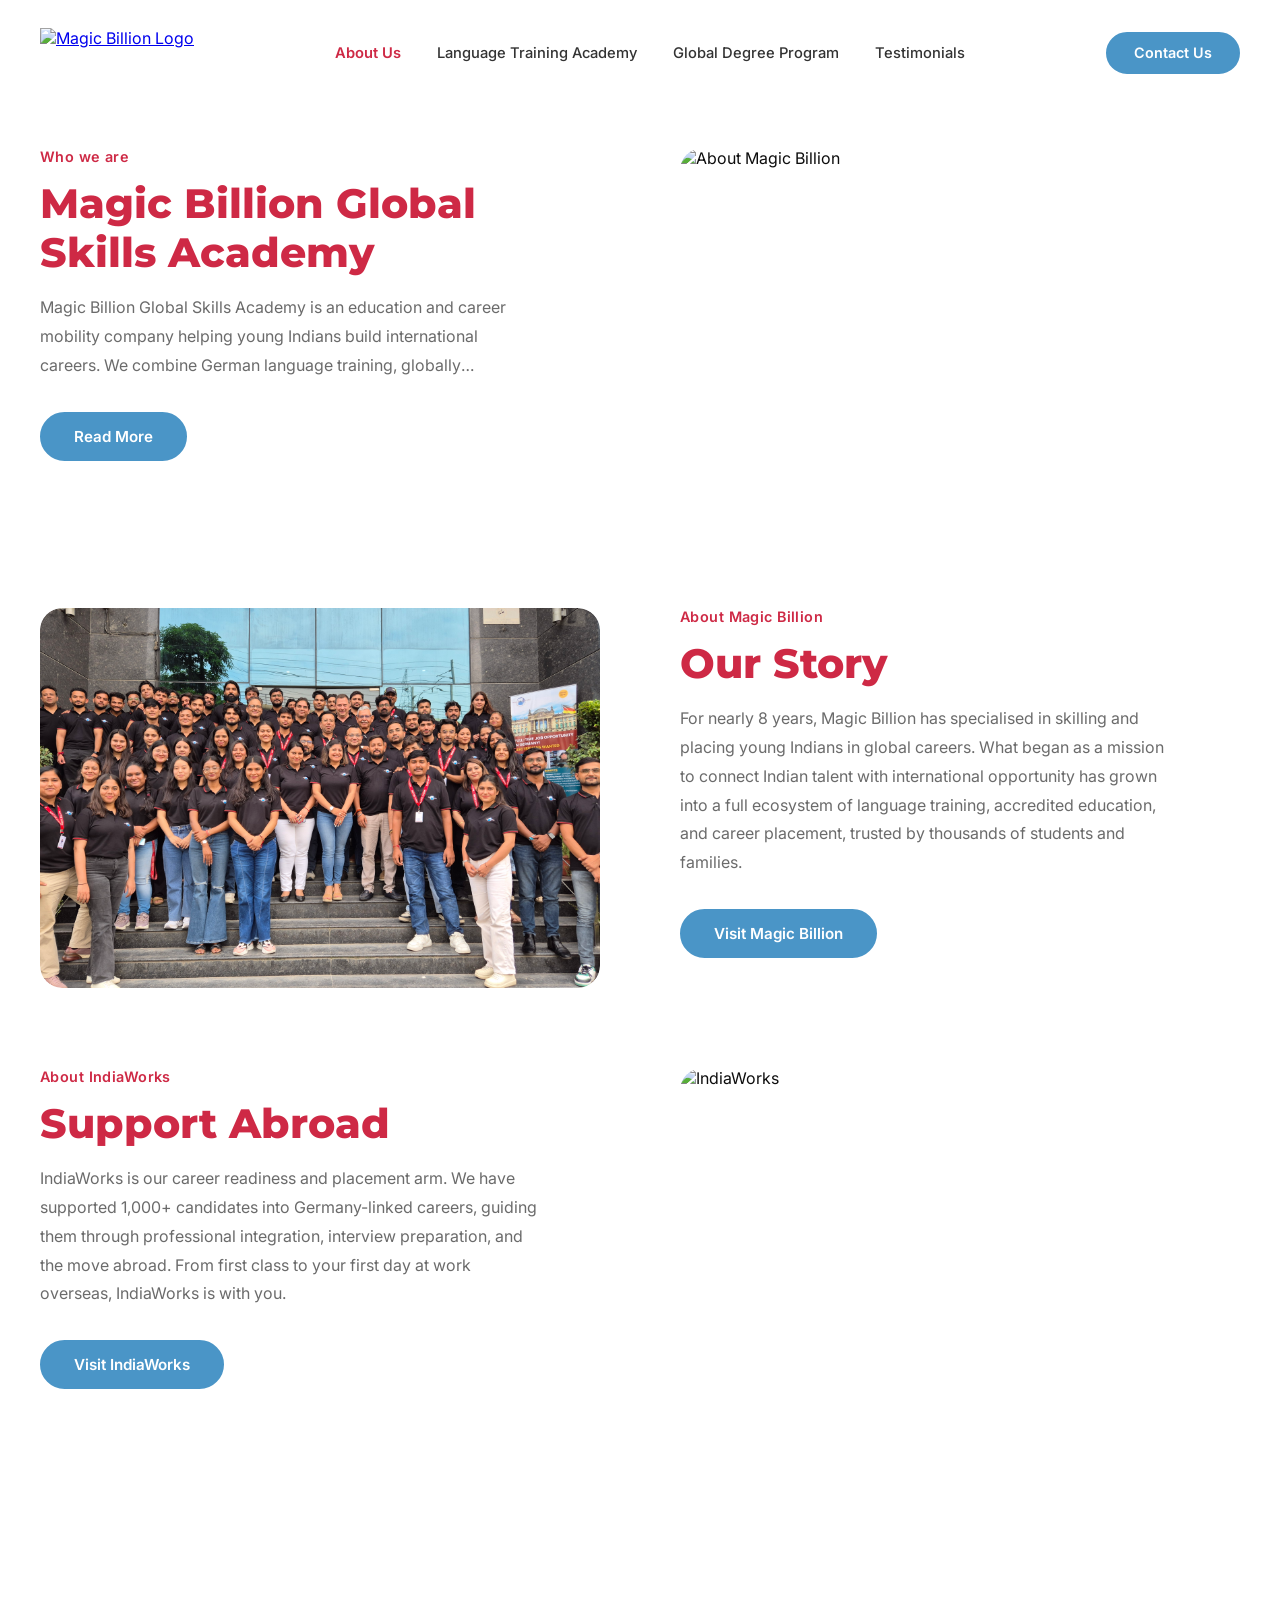
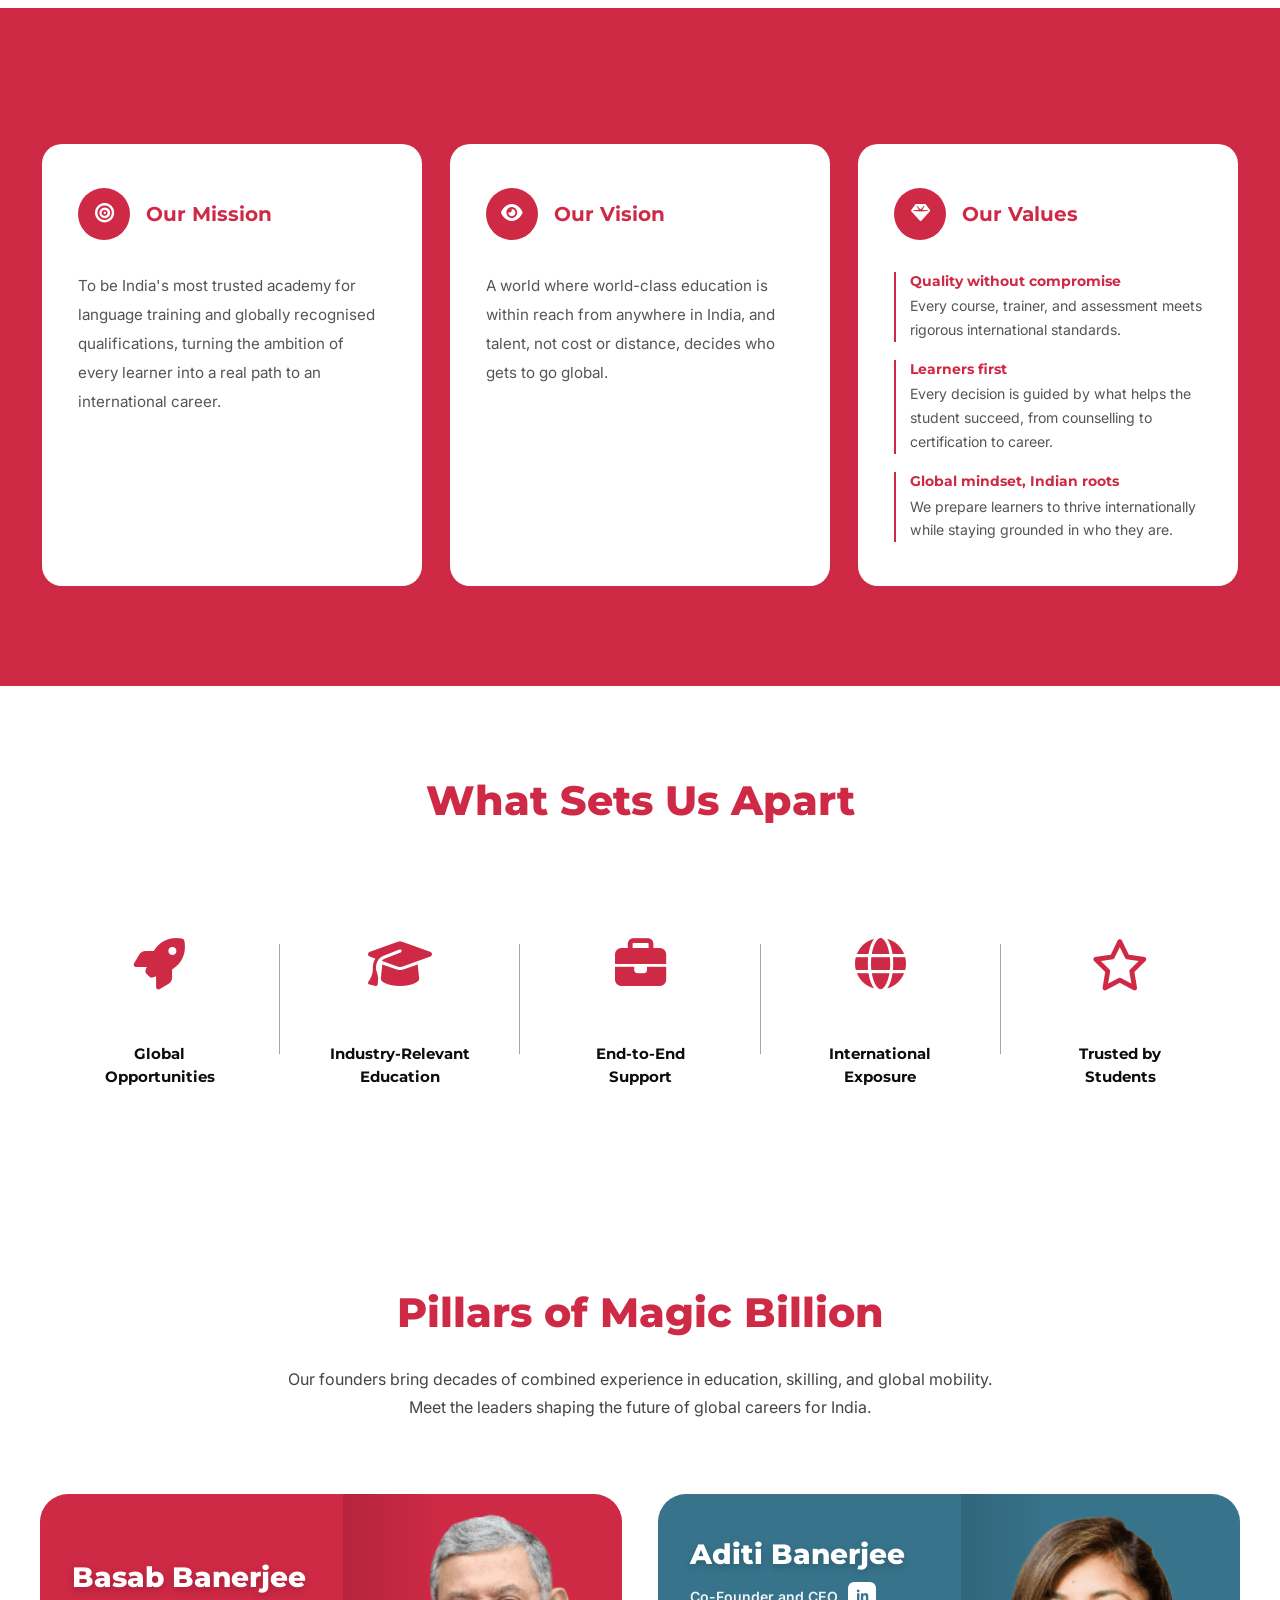
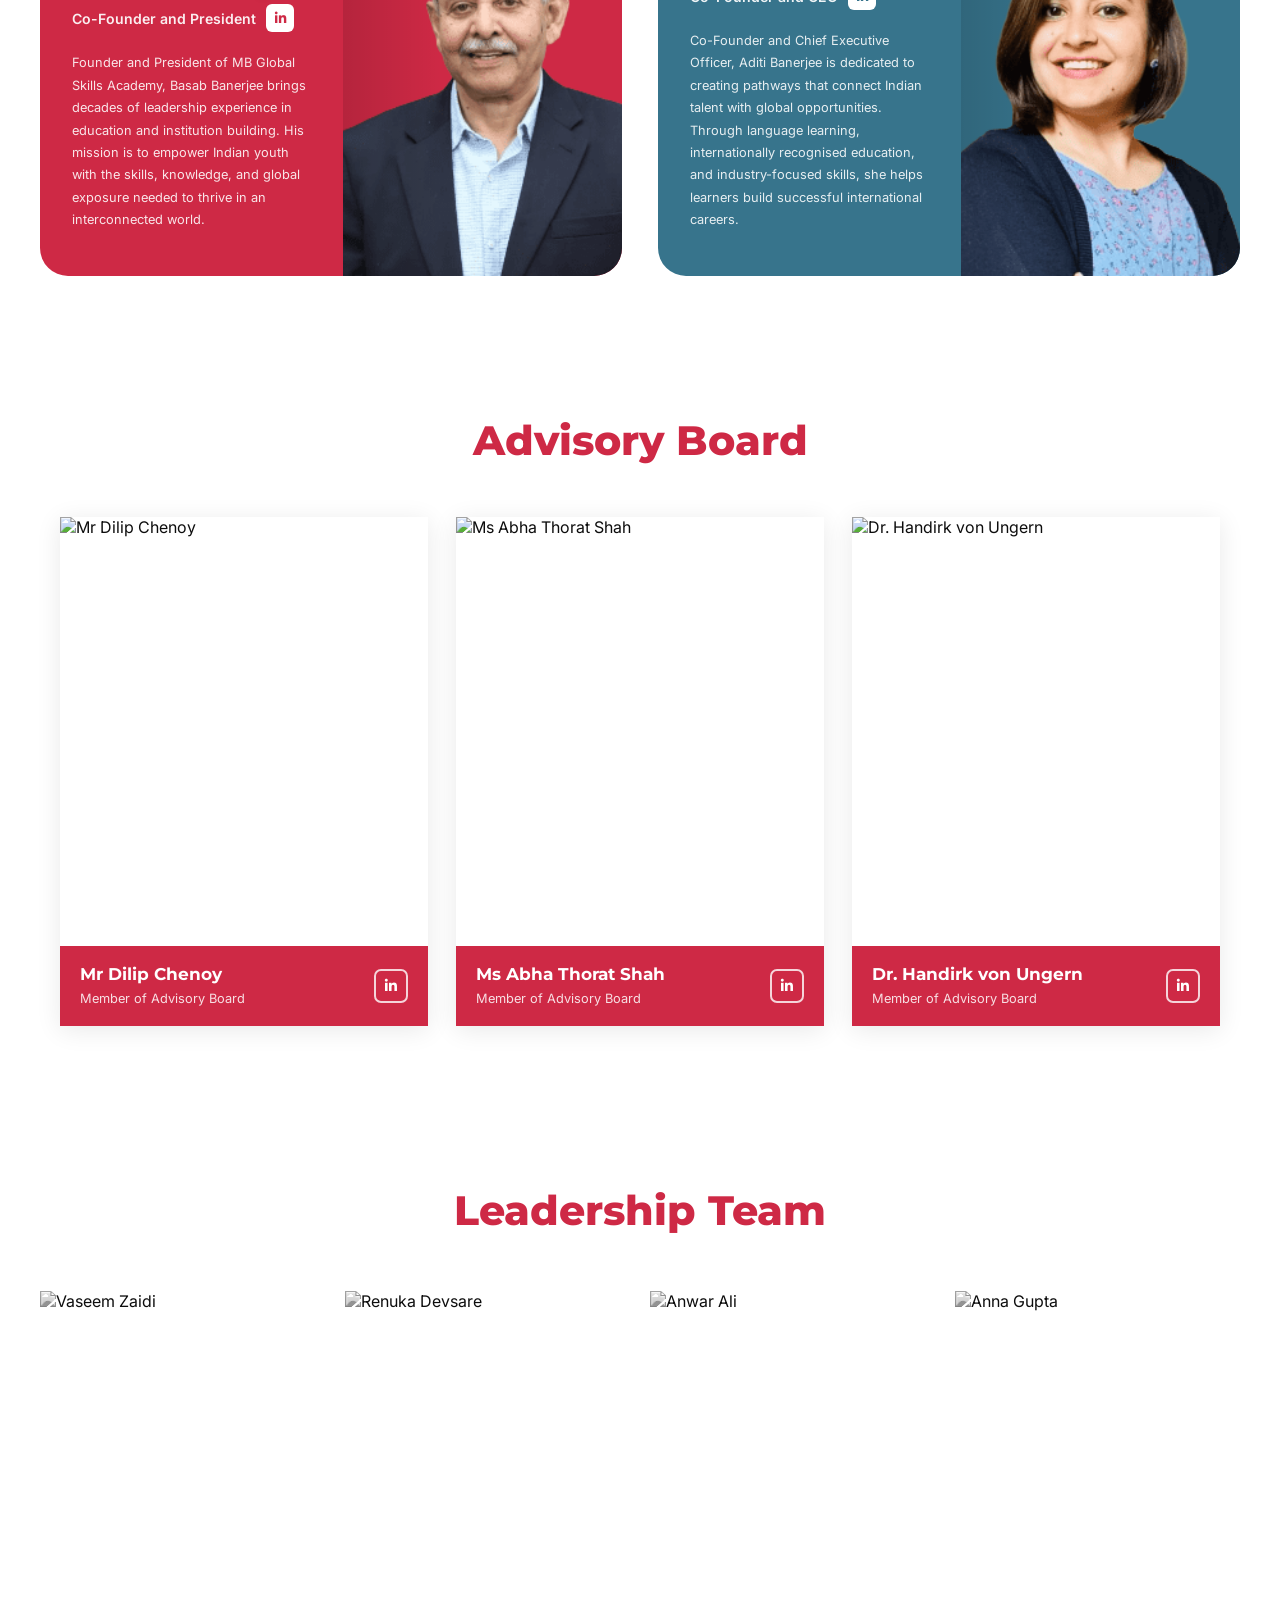
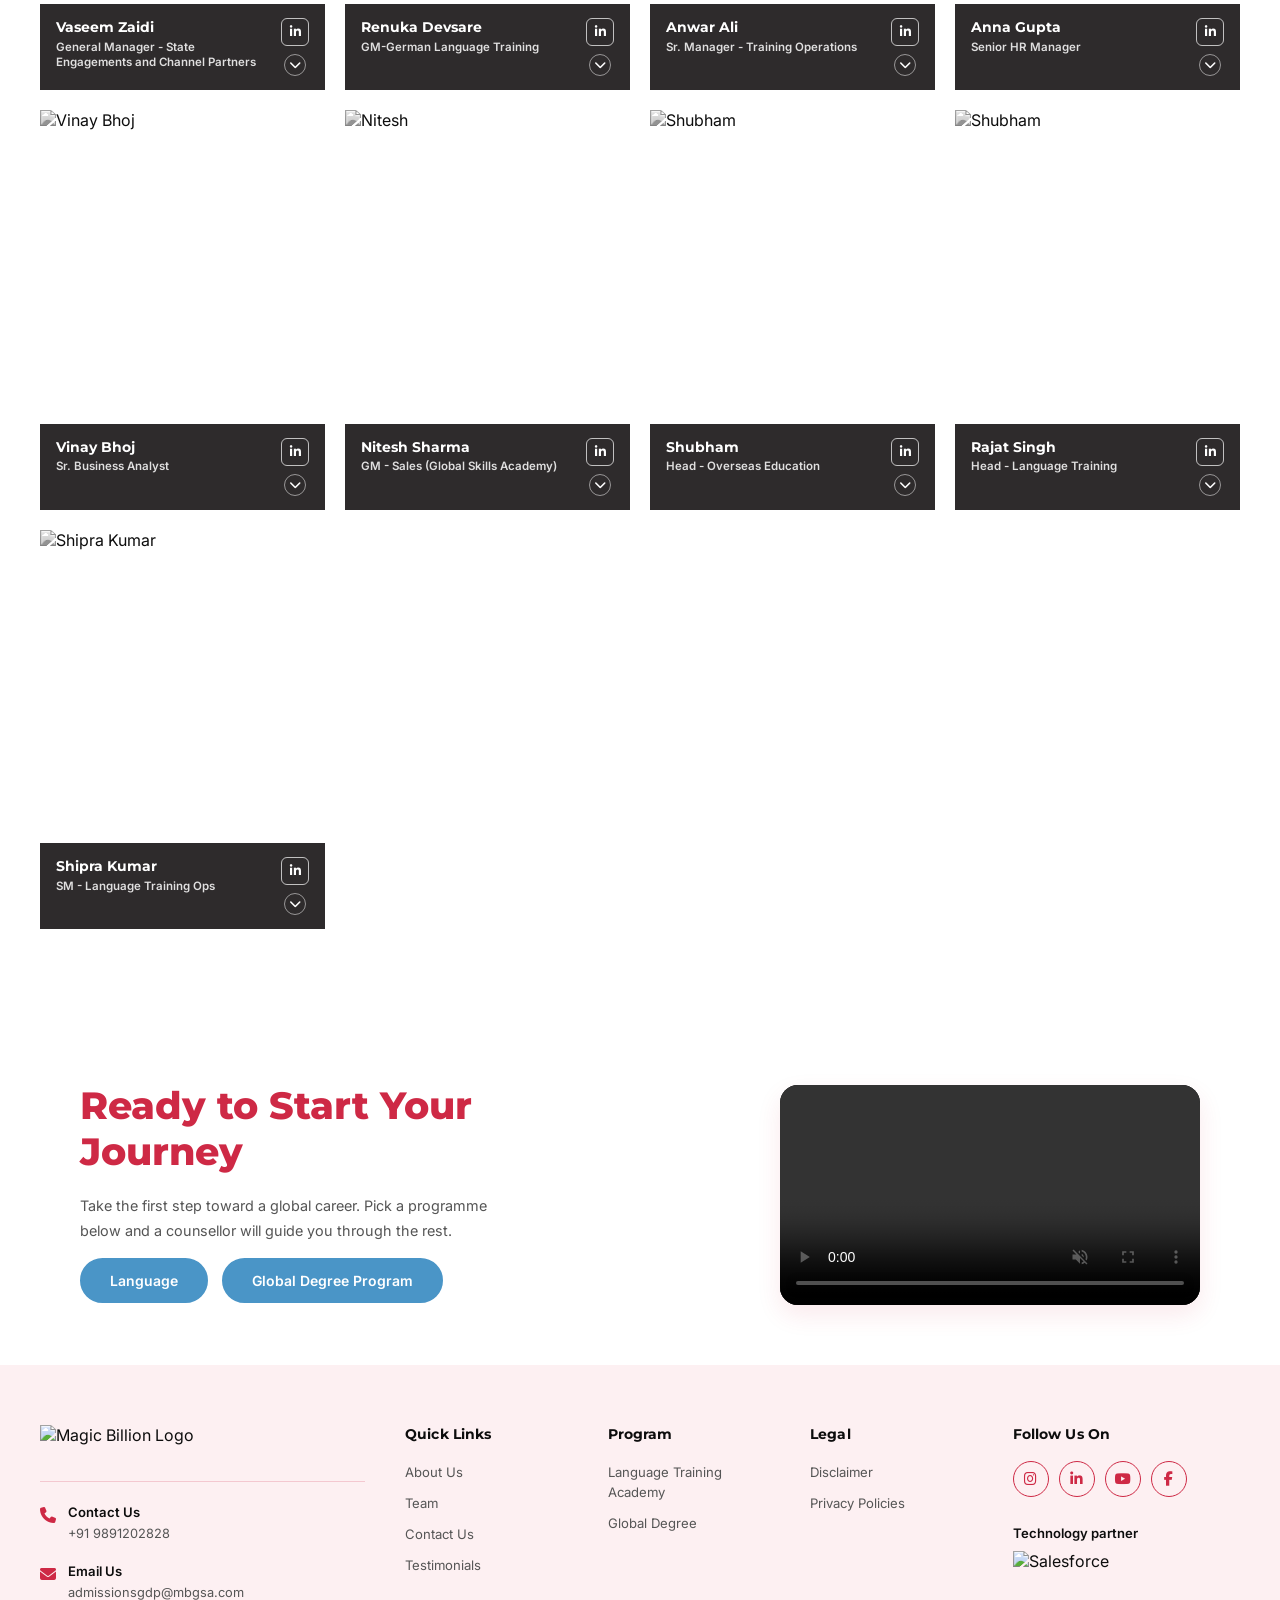
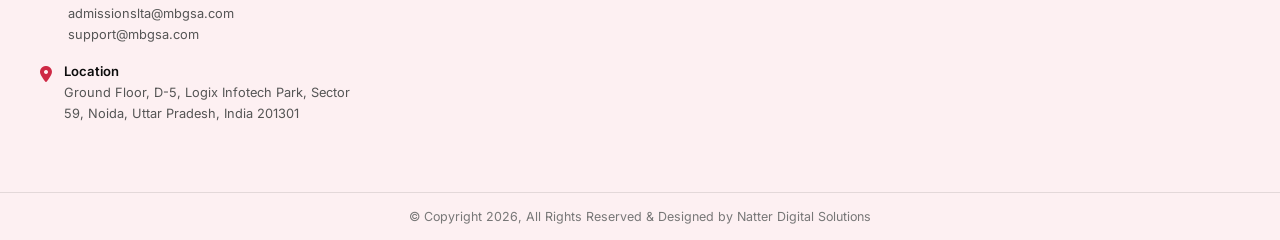
==== commit 97ed899a: "new about and all page content updated" ====
--- a/about.html
+++ b/about.html
@@ -135,7 +135,7 @@
             IndiaWorks is our career readiness and placement arm. We have
             supported 1,000+ candidates into Germany-linked careers, guiding
             them through professional integration, interview preparation, and
-            the move abroad. From your rst class to your rst day at work
+            the move abroad. From first class to your first day at work
             overseas, IndiaWorks is with you.
           </p>
 
@@ -264,7 +264,7 @@
           <div class="apart-icon">
             <i class="fa-solid fa-graduation-cap"></i>
           </div>
-          <h3>Industry Relevant<br />Education</h3>
+          <h3>Industry-Relevant<br />Education</h3>
         </div>
 
         <div class="apart-line"></div>
@@ -304,8 +304,8 @@
         <h2 class="pillars-title">Pillars of Magic Billion</h2>
         <p class="pillars-description">
           Our founders bring decades of combined experience in education,
-          skilling, and global mobility. Meet the leaders shaping the future of
-          global careers for India.
+          skilling, and global mobility. <br />
+          Meet the leaders shaping the future of global careers for India.
         </p>
       </div>
 
